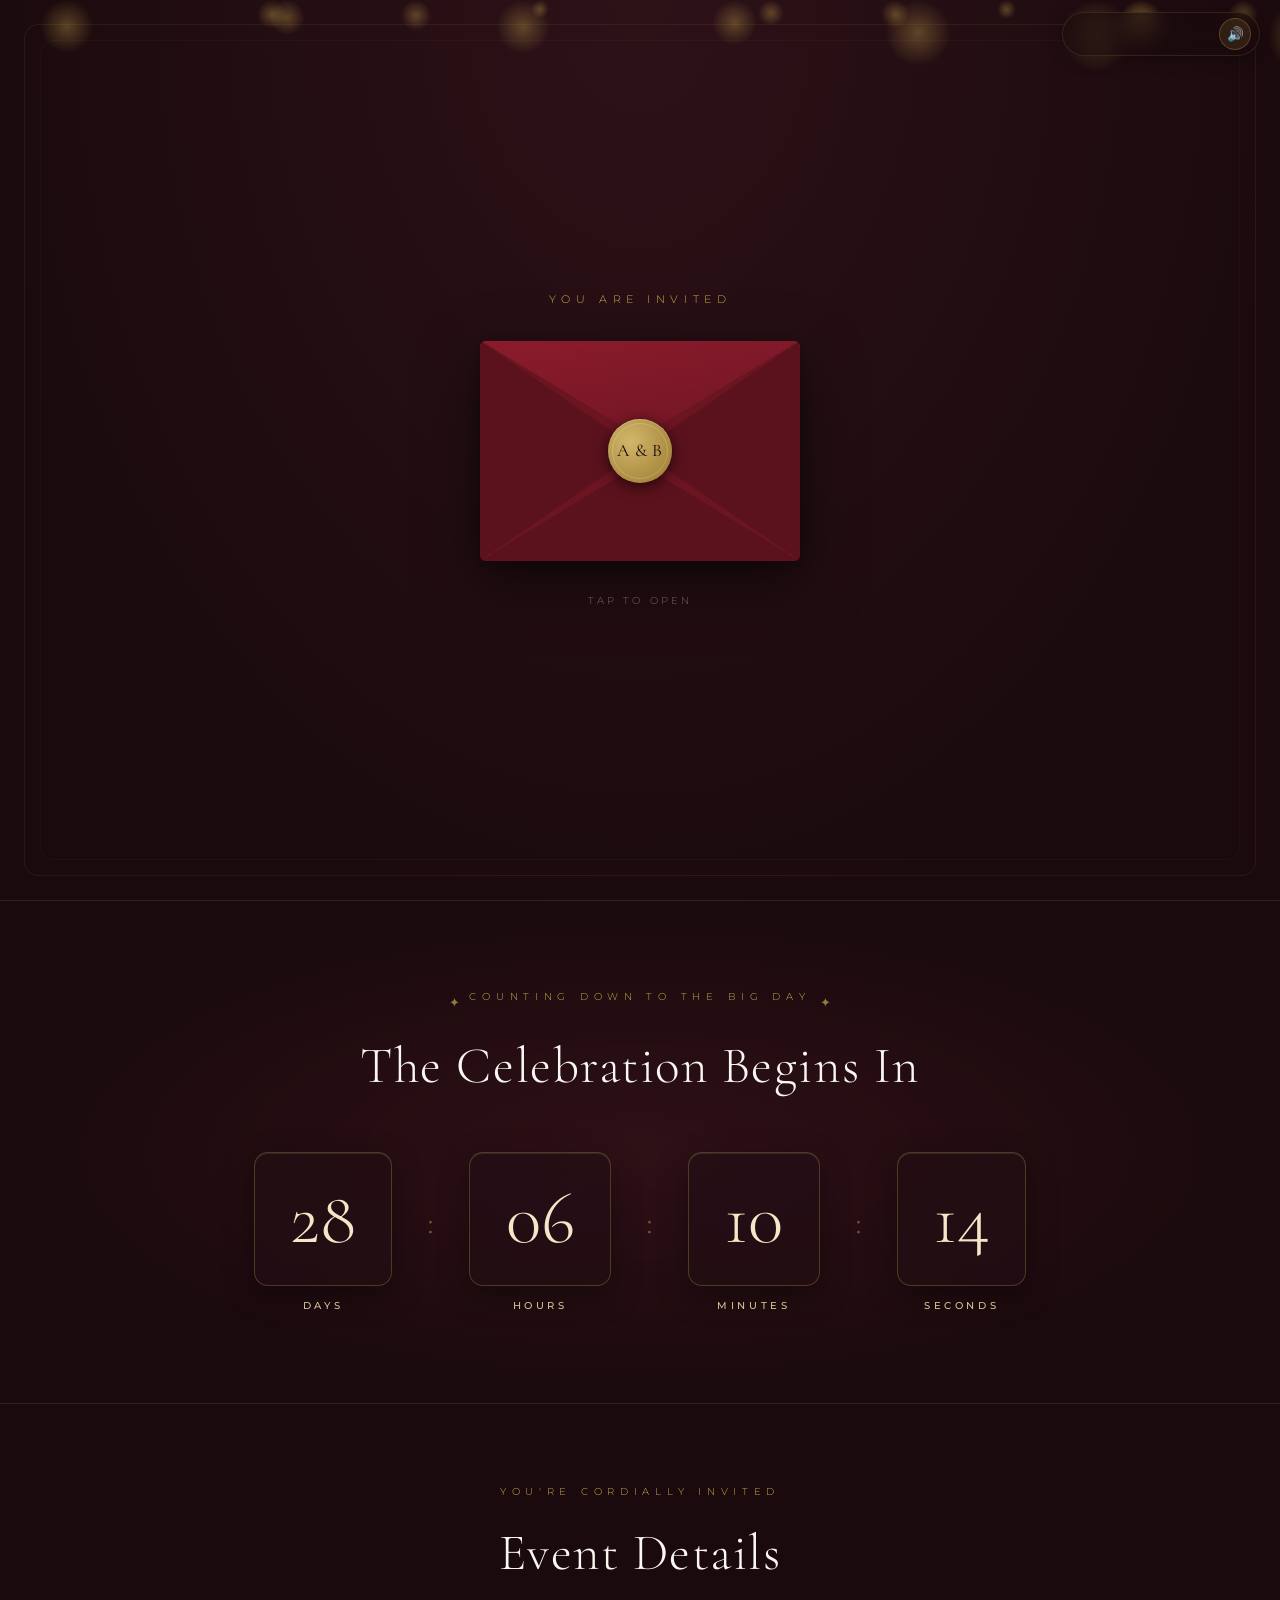
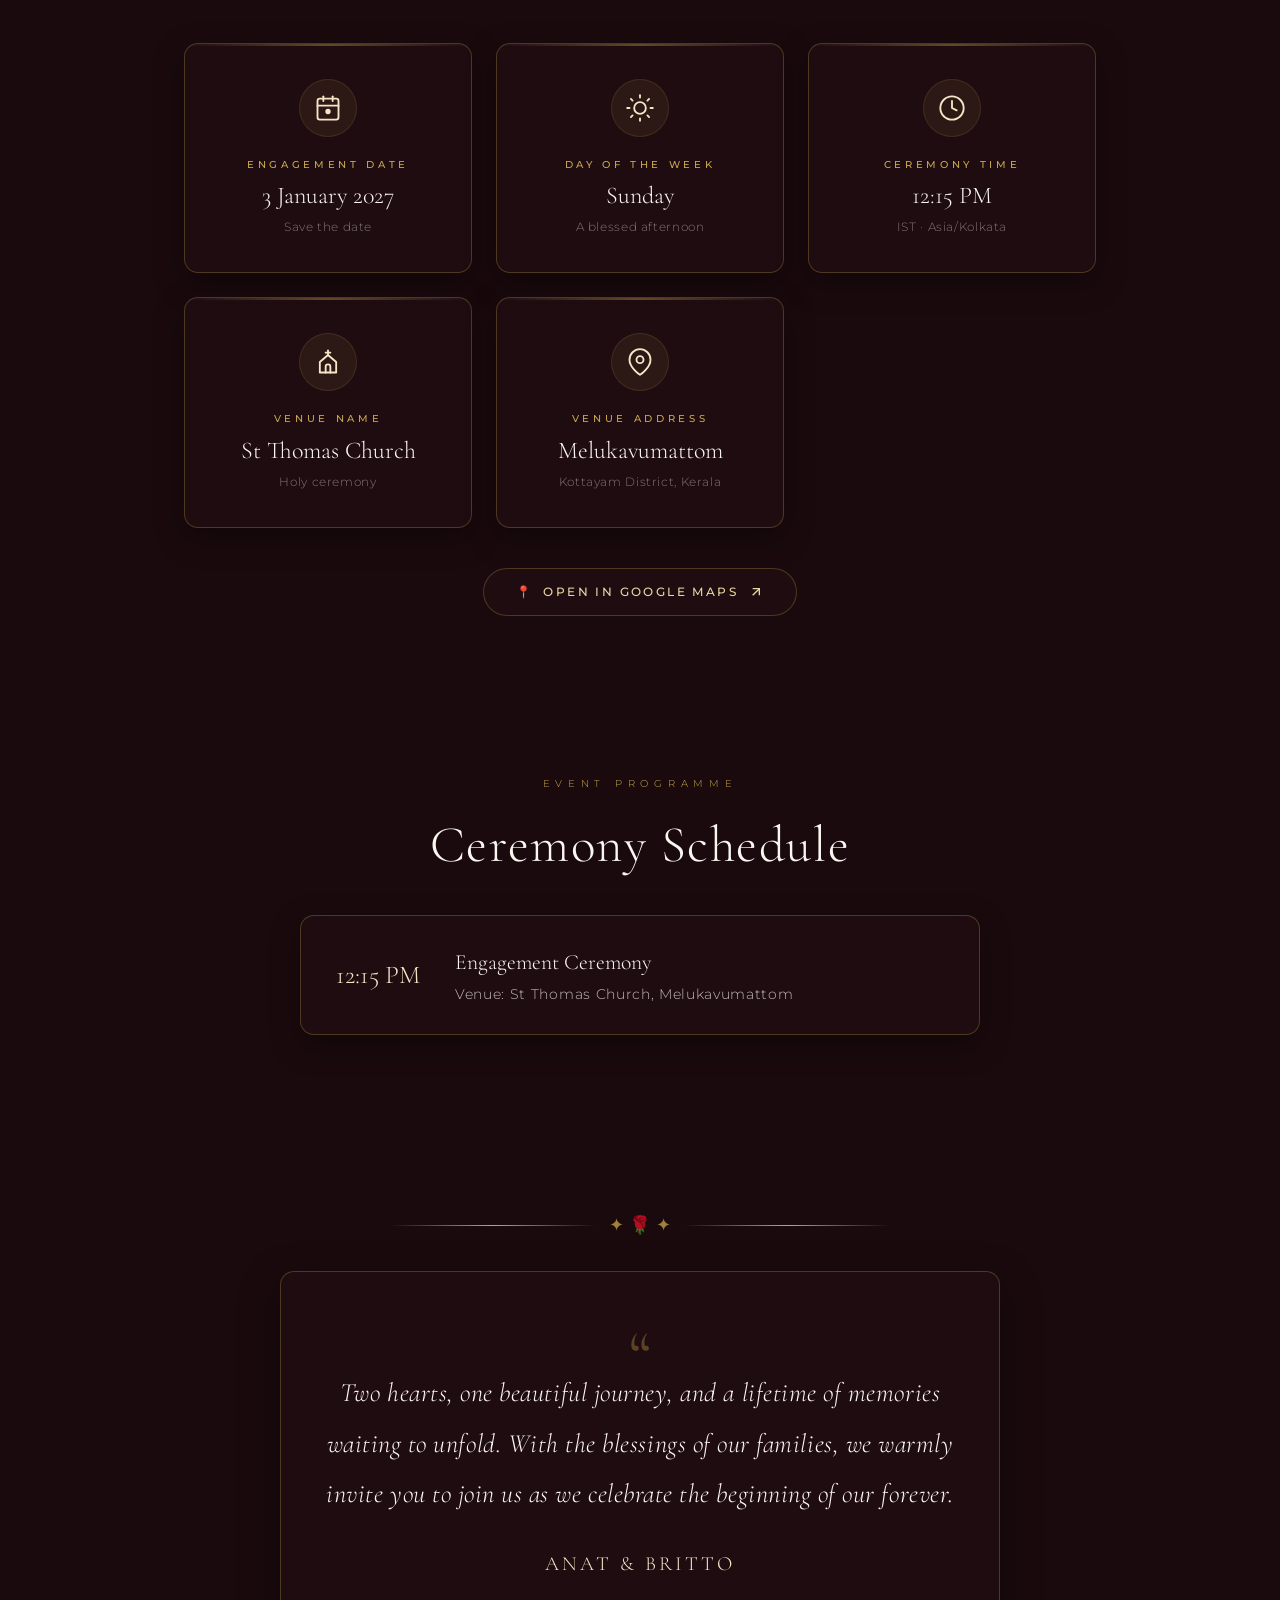
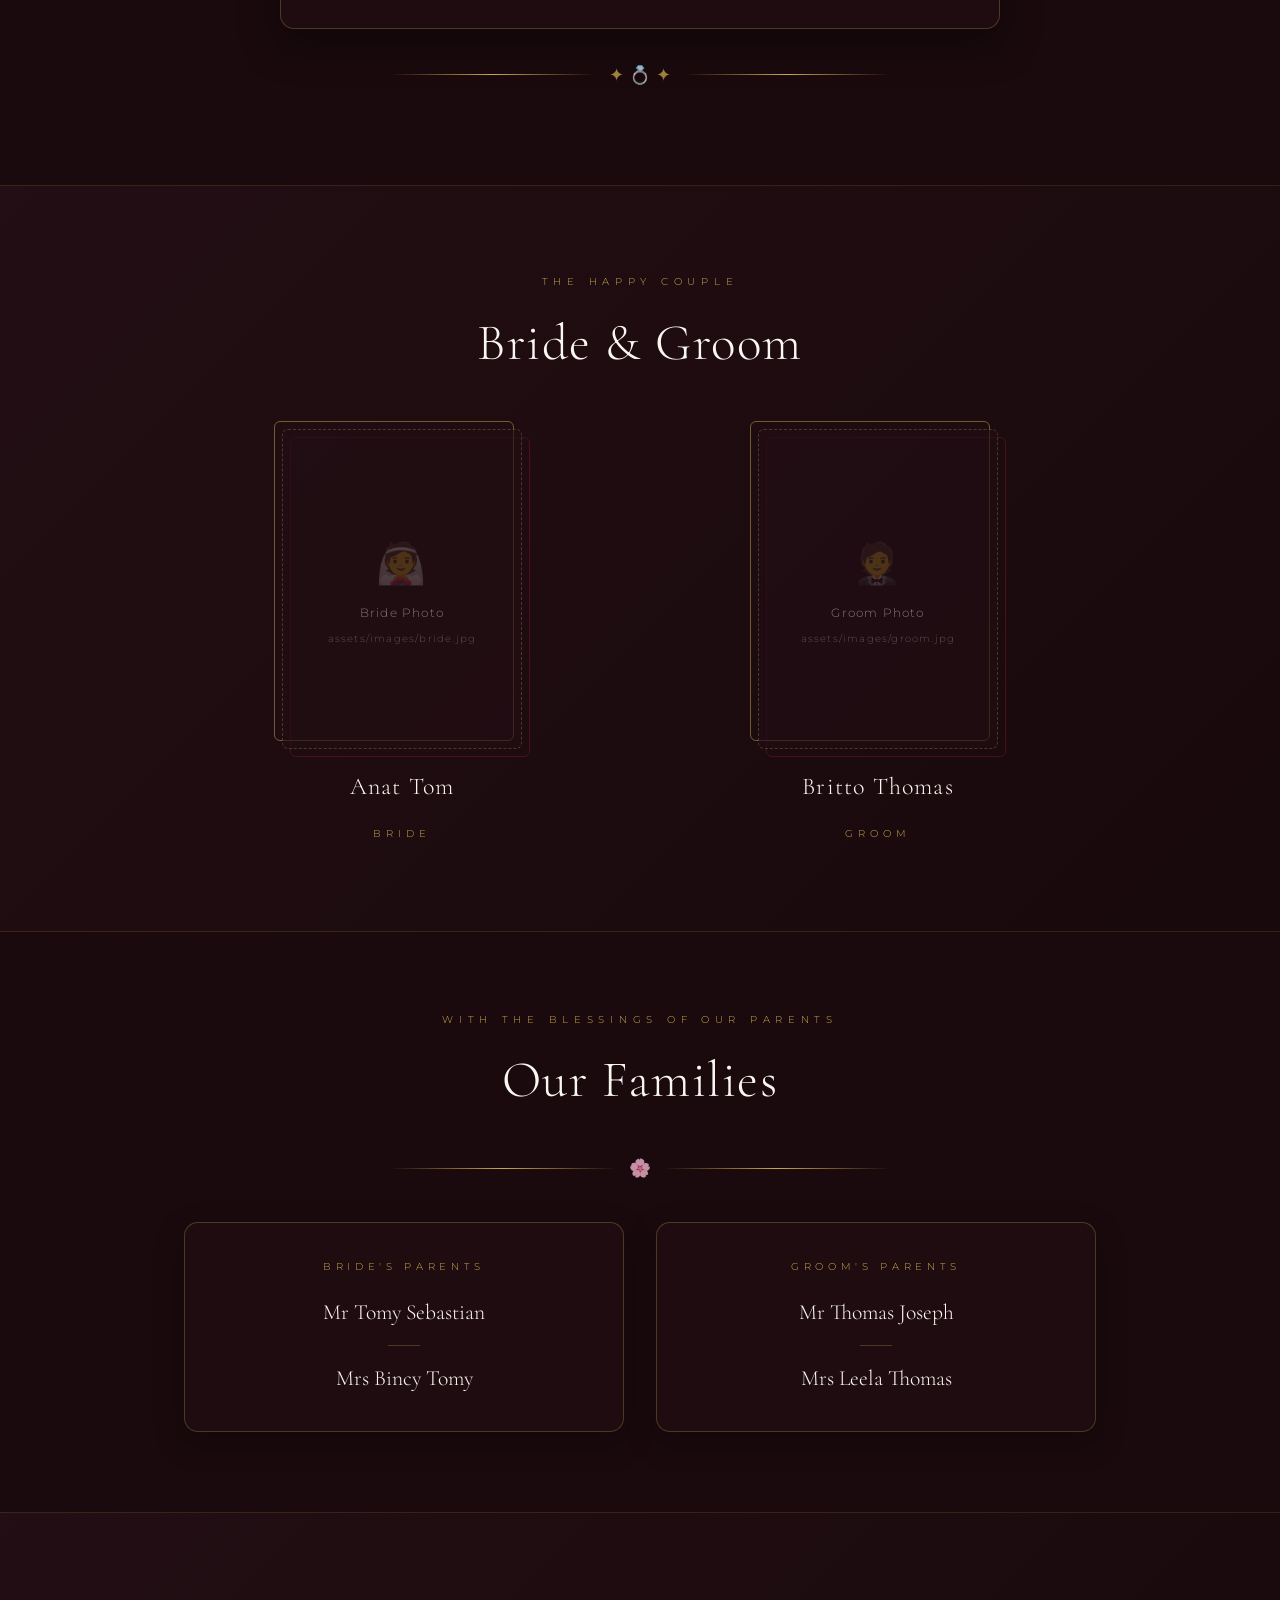
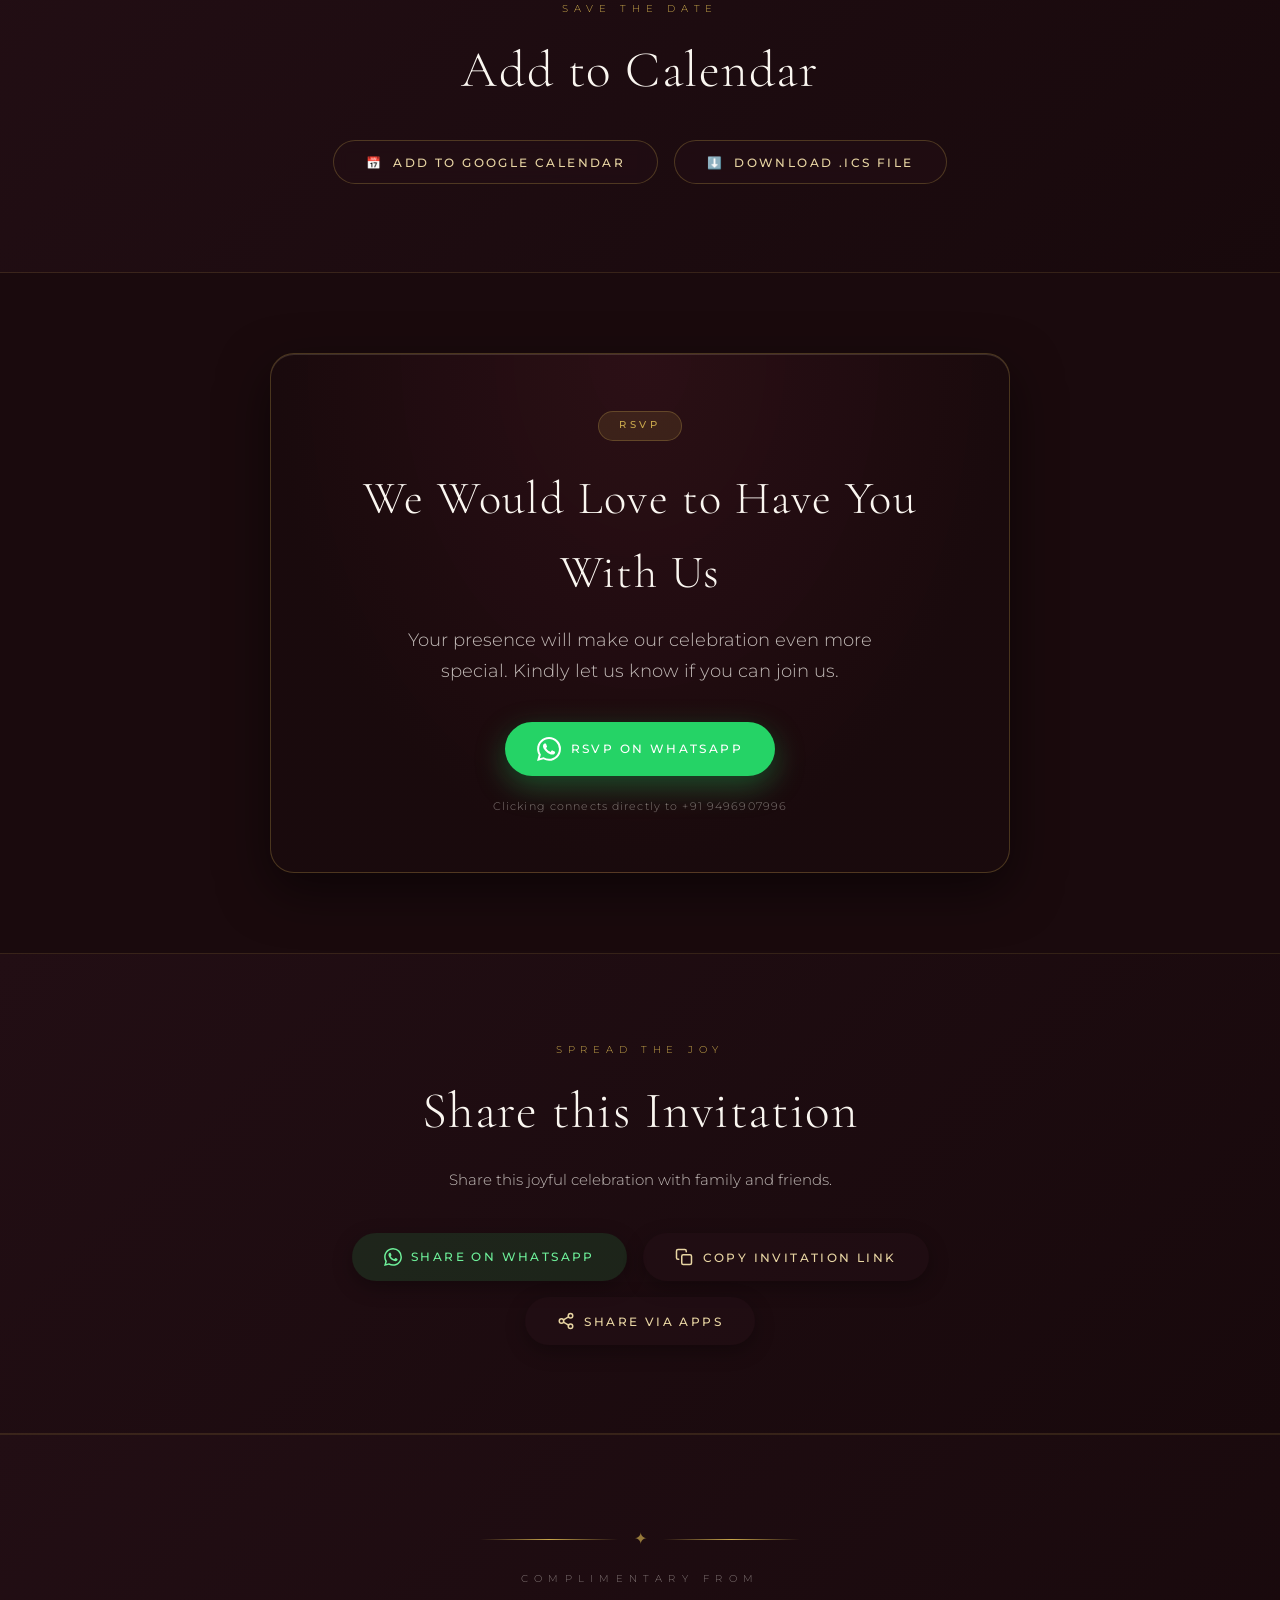
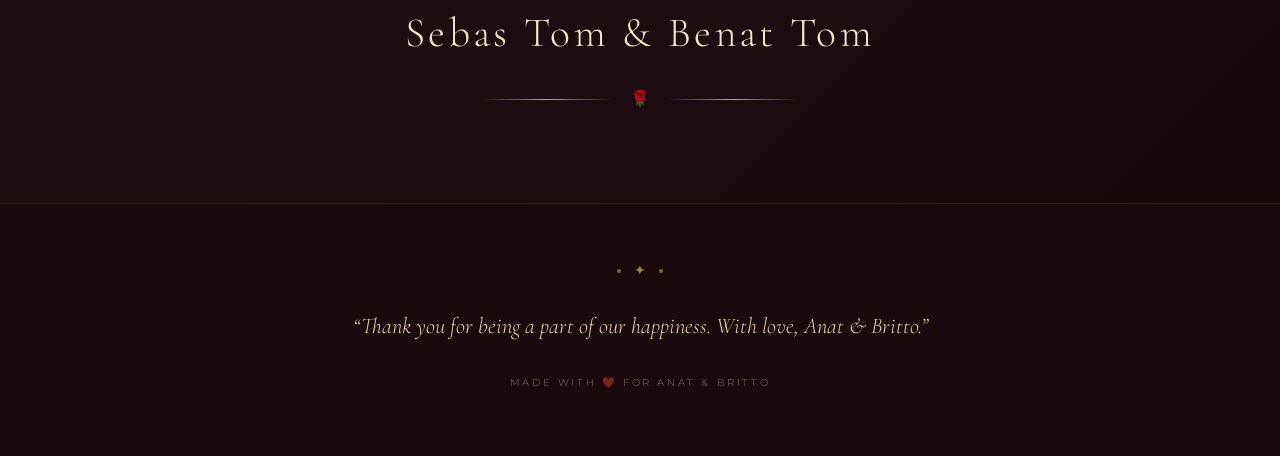
==== index.html @ e11cfaf7 "Add background music Love at First Sight (romantic-piano.mp3)" ====
<!DOCTYPE html>
<html lang="en">

<head>
  <meta charset="UTF-8" />
  <meta name="viewport" content="width=device-width, initial-scale=1.0" />

  <!-- SEO -->
  <title>Anat Tom &amp; Britto Thomas — Engagement Invitation</title>
  <meta name="description" content="Join us to celebrate the engagement of Anat Tom &amp; Britto Thomas on 3 January 2027 at St Thomas Church, Melukavumattom." />
  <meta name="robots" content="index, follow" />

  <!-- Open Graph / WhatsApp sharing -->
  <meta property="og:title"       content="Anat Tom &amp; Britto Thomas — Engagement Invitation" />
  <meta property="og:description" content="Join us to celebrate the engagement of Anat Tom &amp; Britto Thomas on 3 January 2027 at St Thomas Church, Melukavumattom." />
  <meta property="og:type"        content="website" />
  <meta property="og:image"       content="assets/images/og-image.jpg" />
  <meta property="og:url"         content="https://sebastomvettathu.github.io/engagement-invite/" />

  <!-- Twitter Card -->
  <meta name="twitter:card"        content="summary_large_image" />
  <meta name="twitter:title"       content="Anat Tom &amp; Britto Thomas — Engagement Invitation" />
  <meta name="twitter:description" content="Join us to celebrate the engagement of Anat Tom &amp; Britto Thomas on 3 January 2027 at St Thomas Church, Melukavumattom." />

  <!-- Fonts: Cormorant Garamond (serif) + Montserrat (sans) -->
  <link rel="preconnect" href="https://fonts.googleapis.com" />
  <link rel="preconnect" href="https://fonts.gstatic.com" crossorigin />
  <link href="https://fonts.googleapis.com/css2?family=Cormorant+Garamond:ital,wght@0,300;0,400;0,600;1,300;1,400&family=Montserrat:wght@300;400;500;600&display=swap" rel="stylesheet" />

  <!-- Styles (with cache-busting version) -->
  <link rel="stylesheet" href="assets/css/style.css?v=4" />
</head>

<body>

  <!-- Skip Navigation -->
  <a href="#main-invitation" class="skip-link">Skip to main content</a>

  <!-- ══════════════════════════════════
       TOP BAR — Mute button only
       ══════════════════════════════════ -->
  <div id="top-bar" role="banner" aria-label="Site controls">
    <div id="music-player-bar" aria-label="Music controls">
      <span id="now-playing-text" class="now-playing" aria-live="polite" aria-atomic="true">🎵 Love at First Sight</span>
      <button id="music-mute-btn"
              class="music-btn"
              aria-label="Mute music"
              title="Mute music">🔊</button>
    </div>
  </div>

  <!-- Hidden audio element -->
  <audio id="bg-audio" preload="none" aria-hidden="true" loop></audio>

  <!-- ══════════════════════════════════
       SECTION 1 — ENVELOPE
       ══════════════════════════════════ -->
  <section id="envelope-section" aria-label="Engagement invitation envelope">

    <div class="particles particles-host" aria-hidden="true"></div>
    <div class="env-bg-ornament" aria-hidden="true"></div>

    <div id="envelope-wrapper">

      <div class="env-pretext" aria-hidden="true">
        <p>You Are Invited</p>
      </div>

      <!-- The Envelope -->
      <div id="envelope"
           role="button"
           tabindex="0"
           aria-label="Tap to open your engagement invitation"
           aria-expanded="false">

        <div class="envelope-body" aria-hidden="true">
          <div class="envelope-flap-back"></div>
          <div class="envelope-left-flap"></div>
          <div class="envelope-right-flap"></div>
          <div class="envelope-bottom-flap"></div>
          <div class="envelope-flap"></div>

          <div id="invitation-card-preview" aria-hidden="true">
            <div class="card-inner-text">
              <span>Anat &amp; Britto</span>
            </div>
          </div>

          <div class="wax-seal" aria-hidden="true">
            <span class="wax-seal-initials" id="wax-seal-text">A &amp; B</span>
          </div>
        </div>
      </div>

      <p id="envelope-tap-hint" class="envelope-tap-hint" aria-hidden="true">Tap to open</p>

    </div>
  </section>

  <!-- ══════════════════════════════════
       SECTION 2 — MAIN INVITATION
       ══════════════════════════════════ -->
  <main id="main-invitation" class="hidden" aria-label="Engagement invitation">

    <div class="particles particles-host" aria-hidden="true"></div>

    <p class="hero-eyebrow">Engagement &middot; 3 January 2027</p>

    <h1 class="hero-names" aria-label="Anat Tom and Britto Thomas">
      <span class="bride-name" id="hero-bride-name">Anat Tom</span>
      <span class="hero-ampersand" aria-hidden="true">&amp;</span>
      <span class="groom-name" id="hero-groom-name">Britto Thomas</span>
    </h1>

    <div class="ornament reveal" aria-hidden="true">
      <div class="ornament-line"></div>
      <span class="ornament-center">✦</span>
      <div class="ornament-line"></div>
    </div>

    <p class="hero-subtitle reveal">
      Together with their families,<br>
      request the pleasure of your presence<br>
      at their engagement ceremony.
    </p>

    <div class="hero-date-badge reveal" aria-label="Engagement ceremony on 3 January 2027">
      <span aria-hidden="true">💍</span>
      <span>Engagement &middot; 3 January 2027</span>
    </div>

    <!-- 1. Animated Scroll Indicator -->
    <a href="#countdown-section" id="hero-scroll-btn" class="hero-scroll-indicator reveal" aria-label="Scroll to event details">
      <span class="scroll-mouse" aria-hidden="true">
        <span class="scroll-wheel"></span>
      </span>
      <span class="scroll-label">Scroll to Explore</span>
      <span class="scroll-chevron" aria-hidden="true">
        <svg viewBox="0 0 24 24" width="16" height="16" fill="none" stroke="currentColor" stroke-width="2" stroke-linecap="round" stroke-linejoin="round">
          <polyline points="6 9 12 15 18 9"></polyline>
        </svg>
      </span>
    </a>

  </main>

  <!-- ══════════════════════════════════
       SECTION 3 — PROMINENT COUNTDOWN TIMER
       ══════════════════════════════════ -->
  <section id="countdown-section" class="section-full countdown-prominent-section" aria-labelledby="countdown-heading">
    <div class="section-inner">
      <div class="countdown-eyebrow reveal">
        <span class="sparkle" aria-hidden="true">✦</span>
        <span class="section-label">Counting down to the big day</span>
        <span class="sparkle" aria-hidden="true">✦</span>
      </div>
      <h2 class="section-title reveal" id="countdown-heading">The Celebration Begins In</h2>

      <div id="countdown-live" class="sr-only" aria-live="polite" aria-atomic="true"></div>

      <div class="countdown-display-grid" id="countdown-grid" aria-hidden="true">
        
        <div class="countdown-box reveal">
          <div class="countdown-box-inner">
            <span class="count-num" id="cd-days">--</span>
          </div>
          <span class="count-label">Days</span>
        </div>

        <span class="countdown-divider" aria-hidden="true">:</span>

        <div class="countdown-box reveal">
          <div class="countdown-box-inner">
            <span class="count-num" id="cd-hours">--</span>
          </div>
          <span class="count-label">Hours</span>
        </div>

        <span class="countdown-divider" aria-hidden="true">:</span>

        <div class="countdown-box reveal">
          <div class="countdown-box-inner">
            <span class="count-num" id="cd-mins">--</span>
          </div>
          <span class="count-label">Minutes</span>
        </div>

        <span class="countdown-divider" aria-hidden="true">:</span>

        <div class="countdown-box reveal">
          <div class="countdown-box-inner">
            <span class="count-num" id="cd-secs">--</span>
          </div>
          <span class="count-label">Seconds</span>
        </div>

      </div>

      <p class="countdown-complete reveal" id="countdown-complete" aria-live="polite"></p>
    </div>
  </section>

  <!-- ══════════════════════════════════
       SECTION 4 — ELEGANT EVENT INFORMATION CARDS
       ══════════════════════════════════ -->
  <section id="event-details-section" class="section" aria-labelledby="details-heading">
    <p class="section-label reveal">You're Cordially Invited</p>
    <h2 class="section-title reveal" id="details-heading">Event Details</h2>

    <!-- Grid of 5 Separate Luxury Information Cards -->
    <div class="event-cards-grid">

      <!-- Card 1: Date -->
      <div class="info-card reveal">
        <div class="info-card-icon" aria-hidden="true">
          <svg viewBox="0 0 24 24" width="28" height="28" fill="none" stroke="currentColor" stroke-width="1.6" stroke-linecap="round" stroke-linejoin="round">
            <rect x="3" y="4" width="18" height="18" rx="2" ry="2"></rect>
            <line x1="16" y1="2" x2="16" y2="6"></line>
            <line x1="8" y1="2" x2="8" y2="6"></line>
            <line x1="3" y1="10" x2="21" y2="10"></line>
            <circle cx="12" cy="15" r="1.5" fill="currentColor"></circle>
          </svg>
        </div>
        <p class="info-card-label">Engagement Date</p>
        <p class="info-card-value" id="card-date-val">3 January 2027</p>
        <p class="info-card-sub">Save the date</p>
      </div>

      <!-- Card 2: Day of Week -->
      <div class="info-card reveal">
        <div class="info-card-icon" aria-hidden="true">
          <svg viewBox="0 0 24 24" width="28" height="28" fill="none" stroke="currentColor" stroke-width="1.6" stroke-linecap="round" stroke-linejoin="round">
            <circle cx="12" cy="12" r="5"></circle>
            <line x1="12" y1="1" x2="12" y2="3"></line>
            <line x1="12" y1="21" x2="12" y2="23"></line>
            <line x1="4.22" y1="4.22" x2="5.64" y2="5.64"></line>
            <line x1="18.36" y1="18.36" x2="19.78" y2="19.78"></line>
            <line x1="1" y1="12" x2="3" y2="12"></line>
            <line x1="21" y1="12" x2="23" y2="12"></line>
            <line x1="4.22" y1="19.78" x2="5.64" y2="18.36"></line>
            <line x1="18.36" y1="5.64" x2="19.78" y2="4.22"></line>
          </svg>
        </div>
        <p class="info-card-label">Day of the Week</p>
        <p class="info-card-value">Sunday</p>
        <p class="info-card-sub">A blessed afternoon</p>
      </div>

      <!-- Card 3: Ceremony Time -->
      <div class="info-card reveal">
        <div class="info-card-icon" aria-hidden="true">
          <svg viewBox="0 0 24 24" width="28" height="28" fill="none" stroke="currentColor" stroke-width="1.6" stroke-linecap="round" stroke-linejoin="round">
            <circle cx="12" cy="12" r="10"></circle>
            <polyline points="12 6 12 12 16 14"></polyline>
          </svg>
        </div>
        <p class="info-card-label">Ceremony Time</p>
        <p class="info-card-value" id="card-time-val">12:15 PM</p>
        <p class="info-card-sub">IST &middot; Asia/Kolkata</p>
      </div>

      <!-- Card 4: Venue Name -->
      <div class="info-card reveal">
        <div class="info-card-icon" aria-hidden="true">
          <!-- Church / Sanctuary Icon -->
          <svg viewBox="0 0 24 24" width="28" height="28" fill="none" stroke="currentColor" stroke-width="1.6" stroke-linecap="round" stroke-linejoin="round">
            <path d="M12 2v4M10 4h4"></path>
            <path d="M12 6l7 6v9H5v-9l7-6z"></path>
            <path d="M10 21v-5a2 2 0 0 1 4 0v5"></path>
          </svg>
        </div>
        <p class="info-card-label">Venue Name</p>
        <p class="info-card-value">St Thomas Church</p>
        <p class="info-card-sub">Holy ceremony</p>
      </div>

      <!-- Card 5: Venue Address -->
      <div class="info-card reveal">
        <div class="info-card-icon" aria-hidden="true">
          <!-- Location Map Pin Icon -->
          <svg viewBox="0 0 24 24" width="28" height="28" fill="none" stroke="currentColor" stroke-width="1.6" stroke-linecap="round" stroke-linejoin="round">
            <path d="M21 10c0 7-9 13-9 13s-9-6-9-13a9 9 0 0 1 18 0z"></path>
            <circle cx="12" cy="10" r="3"></circle>
          </svg>
        </div>
        <p class="info-card-label">Venue Address</p>
        <p class="info-card-value">Melukavumattom</p>
        <p class="info-card-sub">Kottayam District, Kerala</p>
      </div>

    </div>

    <!-- Google Maps Action Banner -->
    <div class="map-action-wrapper reveal">
      <a href="https://maps.google.com/?q=St+Thomas+Church+Melukavumattom"
         class="btn btn-outline maps-btn"
         target="_blank"
         rel="noopener noreferrer"
         aria-label="Open St Thomas Church, Melukavumattom in Google Maps">
        <span class="btn-icon" aria-hidden="true">📍</span>
        <span>Open in Google Maps</span>
        <svg viewBox="0 0 24 24" width="16" height="16" fill="none" stroke="currentColor" stroke-width="2" class="btn-arrow" aria-hidden="true">
          <line x1="7" y1="17" x2="17" y2="7"></line>
          <polyline points="7 7 17 7 17 17"></polyline>
        </svg>
      </a>
    </div>

  </section>

  <!-- ══════════════════════════════════
       SECTION 5 — EVENT SCHEDULE
       ══════════════════════════════════ -->
  <section class="section" aria-labelledby="schedule-heading">
    <p class="section-label reveal">Event Programme</p>
    <h2 class="section-title reveal" id="schedule-heading">Ceremony Schedule</h2>

    <div class="schedule-item reveal">
      <div class="schedule-time" aria-label="12:15 PM">12:15 PM</div>
      <div class="schedule-info">
        <h3>Engagement Ceremony</h3>
        <p>Venue: St Thomas Church, Melukavumattom</p>
      </div>
    </div>
  </section>

  <!-- ══════════════════════════════════
       SECTION 6 — 4. PERSONALISED COUPLE MESSAGE
       ══════════════════════════════════ -->
  <section class="section personal-message-section" aria-label="Personal engagement message from the couple">
    
    <div class="ornament reveal" aria-hidden="true">
      <div class="ornament-line"></div>
      <span class="ornament-center">✦ 🌹 ✦</span>
      <div class="ornament-line"></div>
    </div>

    <div class="personal-message-card reveal">
      <span class="message-quote-mark" aria-hidden="true">&ldquo;</span>
      <blockquote class="personal-message-text">
        Two hearts, one beautiful journey, and a lifetime of memories waiting to unfold. With the blessings of our families, we warmly invite you to join us as we celebrate the beginning of our forever.
      </blockquote>
      <div class="message-signature">
        <span>Anat &amp; Britto</span>
      </div>
    </div>

    <div class="ornament reveal" aria-hidden="true">
      <div class="ornament-line"></div>
      <span class="ornament-center">✦ 💍 ✦</span>
      <div class="ornament-line"></div>
    </div>

  </section>

  <!-- ══════════════════════════════════
       SECTION 7 — COUPLE PORTRAITS
       ══════════════════════════════════ -->
  <section class="section-full" aria-labelledby="couple-heading">
    <div class="section-inner">
      <p class="section-label reveal">The Happy Couple</p>
      <h2 class="section-title reveal" id="couple-heading">Bride &amp; Groom</h2>

      <div class="couple-grid">

        <!-- Bride -->
        <div class="portrait-frame reveal-left">
          <div class="portrait-img-wrapper">
            <img id="bride-portrait"
                 class="portrait-img"
                 src="assets/images/bride.jpg"
                 alt="Anat Tom — Bride"
                 loading="lazy"
                 decoding="async" />
            <div id="bride-placeholder"
                 class="portrait-placeholder"
                 style="display:none;"
                 aria-label="Bride photo placeholder">
              <span class="ph-icon" aria-hidden="true">👰</span>
              <span>Bride Photo</span>
              <small style="font-size:0.65rem;opacity:0.6;">assets/images/bride.jpg</small>
            </div>
          </div>
          <p class="portrait-name">Anat Tom</p>
          <p class="portrait-role">Bride</p>
        </div>

        <!-- Groom -->
        <div class="portrait-frame reveal-right">
          <div class="portrait-img-wrapper">
            <img id="groom-portrait"
                 class="portrait-img"
                 src="assets/images/groom.jpg"
                 alt="Britto Thomas — Groom"
                 loading="lazy"
                 decoding="async" />
            <div id="groom-placeholder"
                 class="portrait-placeholder"
                 style="display:none;"
                 aria-label="Groom photo placeholder">
              <span class="ph-icon" aria-hidden="true">🤵</span>
              <span>Groom Photo</span>
              <small style="font-size:0.65rem;opacity:0.6;">assets/images/groom.jpg</small>
            </div>
          </div>
          <p class="portrait-name">Britto Thomas</p>
          <p class="portrait-role">Groom</p>
        </div>

      </div>
    </div>
  </section>

  <!-- ══════════════════════════════════
       SECTION 8 — FAMILY
       ══════════════════════════════════ -->
  <section class="section" aria-labelledby="family-heading">
    <p class="section-label reveal">With the Blessings of Our Parents</p>
    <h2 class="section-title reveal" id="family-heading">Our Families</h2>

    <div class="ornament reveal" aria-hidden="true">
      <div class="ornament-line"></div>
      <span class="ornament-center">🌸</span>
      <div class="ornament-line"></div>
    </div>

    <div class="family-grid">

      <div class="family-side reveal-left">
        <p class="family-role">Bride's Parents</p>
        <div class="family-name-pair" id="bride-family-names">
          <div class="family-name">Mr Tomy Sebastian</div>
          <div class="family-name-sep"></div>
          <div class="family-name">Mrs Bincy Tomy</div>
        </div>
      </div>

      <div class="family-side reveal-right">
        <p class="family-role">Groom's Parents</p>
        <div class="family-name-pair" id="groom-family-names">
          <div class="family-name">Mr Thomas Joseph</div>
          <div class="family-name-sep"></div>
          <div class="family-name">Mrs Leela Thomas</div>
        </div>
      </div>

    </div>
  </section>

  <!-- ══════════════════════════════════
       SECTION 9 — ADD TO CALENDAR
       ══════════════════════════════════ -->
  <section class="section-full" aria-labelledby="calendar-heading">
    <div class="section-inner">
      <p class="section-label reveal">Save the Date</p>
      <h2 class="section-title reveal" id="calendar-heading">Add to Calendar</h2>

      <div class="calendar-btns reveal">
        <button id="gcal-btn"
                class="btn btn-outline"
                aria-label="Add engagement ceremony to Google Calendar">
          <span aria-hidden="true">📅</span>
          <span>Add to Google Calendar</span>
        </button>

        <button id="ics-btn"
                class="btn btn-outline"
                aria-label="Download .ics calendar file for the engagement ceremony">
          <span aria-hidden="true">⬇️</span>
          <span>Download .ics File</span>
        </button>
      </div>
    </div>
  </section>

  <!-- ══════════════════════════════════
       SECTION 10 — 5. ATTRACTIVE WHATSAPP RSVP SECTION
       ══════════════════════════════════ -->
  <section class="section rsvp-enhanced-section" aria-labelledby="rsvp-heading">
    
    <div class="rsvp-card reveal">
      
      <div class="rsvp-card-badge" aria-hidden="true">
        <span>RSVP</span>
      </div>

      <h2 class="section-title rsvp-title" id="rsvp-heading">
        We Would Love to Have You With Us
      </h2>

      <p class="rsvp-description">
        Your presence will make our celebration even more special. Kindly let us know if you can join us.
      </p>

      <div class="rsvp-button-wrapper">
        <a id="rsvp-wa-btn"
           href="https://wa.me/919496907996?text=Hi%2C+I+would+love+to+attend+Anat+%26+Britto%27s+engagement+on+3rd+January+2027.+Counting+me+in+%F0%9F%8E%89"
           class="btn btn-rsvp-whatsapp"
           target="_blank"
           rel="noopener noreferrer"
           aria-label="RSVP via WhatsApp to confirm attendance">
          <svg class="wa-icon-large" viewBox="0 0 24 24" xmlns="http://www.w3.org/2000/svg" aria-hidden="true" focusable="false">
            <path d="M17.472 14.382c-.297-.149-1.758-.867-2.03-.967-.273-.099-.471-.148-.67.15-.197.297-.767.966-.94 1.164-.173.199-.347.223-.644.075-.297-.15-1.255-.463-2.39-1.475-.883-.788-1.48-1.761-1.653-2.059-.173-.297-.018-.458.13-.606.134-.133.298-.347.446-.52.149-.174.198-.298.298-.497.099-.198.05-.371-.025-.52-.075-.149-.669-1.612-.916-2.207-.242-.579-.487-.5-.669-.51-.173-.008-.371-.01-.57-.01-.198 0-.52.074-.792.372-.272.297-1.04 1.016-1.04 2.479 0 1.462 1.065 2.875 1.213 3.074.149.198 2.096 3.2 5.077 4.487.709.306 1.262.489 1.694.625.712.227 1.36.195 1.871.118.571-.085 1.758-.719 2.006-1.413.248-.694.248-1.289.173-1.413-.074-.124-.272-.198-.57-.347m-5.421 7.403h-.004a9.87 9.87 0 01-5.031-1.378l-.361-.214-3.741.982.998-3.648-.235-.374a9.86 9.86 0 01-1.51-5.26c.001-5.45 4.436-9.884 9.888-9.884 2.64 0 5.122 1.03 6.988 2.898a9.825 9.825 0 012.893 6.994c-.003 5.45-4.437 9.884-9.885 9.884m8.413-18.297A11.815 11.815 0 0012.05 0C5.495 0 .16 5.335.157 11.892c0 2.096.547 4.142 1.588 5.945L.057 24l6.305-1.654a11.882 11.882 0 005.683 1.448h.005c6.554 0 11.89-5.335 11.893-11.893a11.821 11.821 0 00-3.48-8.413z"/>
          </svg>
          <span class="btn-rsvp-text">RSVP on WhatsApp</span>
        </a>
      </div>

      <p class="rsvp-note">Clicking connects directly to +91 9496907996</p>

    </div>

  </section>

  <!-- ══════════════════════════════════
       SECTION 11 — 6. IMPROVED SHARING SECTION (3 OPTIONS)
       ══════════════════════════════════ -->
  <section class="section-full share-enhanced-section" aria-labelledby="share-heading">
    <div class="section-inner">
      <p class="section-label reveal">Spread the joy</p>
      <h2 class="section-title reveal" id="share-heading">Share this Invitation</h2>
      <p class="rsvp-body-text reveal">Share this joyful celebration with family and friends.</p>

      <div class="sharing-options-grid reveal">
        
        <!-- Option 1: WhatsApp Sharing -->
        <a id="wa-share-btn"
           href="#"
           class="btn btn-share-option btn-share-whatsapp"
           target="_blank"
           rel="noopener noreferrer"
           aria-label="Share this invitation directly through WhatsApp">
          <svg class="share-icon" viewBox="0 0 24 24" aria-hidden="true" focusable="false">
            <path fill="currentColor" d="M17.472 14.382c-.297-.149-1.758-.867-2.03-.967-.273-.099-.471-.148-.67.15-.197.297-.767.966-.94 1.164-.173.199-.347.223-.644.075-.297-.15-1.255-.463-2.39-1.475-.883-.788-1.48-1.761-1.653-2.059-.173-.297-.018-.458.13-.606.134-.133.298-.347.446-.52.149-.174.198-.298.298-.497.099-.198.05-.371-.025-.52-.075-.149-.669-1.612-.916-2.207-.242-.579-.487-.5-.669-.51-.173-.008-.371-.01-.57-.01-.198 0-.52.074-.792.372-.272.297-1.04 1.016-1.04 2.479 0 1.462 1.065 2.875 1.213 3.074.149.198 2.096 3.2 5.077 4.487.709.306 1.262.489 1.694.625.712.227 1.36.195 1.871.118.571-.085 1.758-.719 2.006-1.413.248-.694.248-1.289.173-1.413-.074-.124-.272-.198-.57-.347m-5.421 7.403h-.004a9.87 9.87 0 01-5.031-1.378l-.361-.214-3.741.982.998-3.648-.235-.374a9.86 9.86 0 01-1.51-5.26c.001-5.45 4.436-9.884 9.888-9.884 2.64 0 5.122 1.03 6.988 2.898a9.825 9.825 0 012.893 6.994c-.003 5.45-4.437 9.884-9.885 9.884m8.413-18.297A11.815 11.815 0 0012.05 0C5.495 0 .16 5.335.157 11.892c0 2.096.547 4.142 1.588 5.945L.057 24l6.305-1.654a11.882 11.882 0 005.683 1.448h.005c6.554 0 11.89-5.335 11.893-11.893a11.821 11.821 0 00-3.48-8.413z"/>
          </svg>
          <span>Share on WhatsApp</span>
        </a>

        <!-- Option 2: Copy Invitation Link -->
        <button id="copy-btn"
                class="btn btn-share-option btn-share-copy"
                aria-label="Copy invitation link to clipboard">
          <svg class="share-icon" viewBox="0 0 24 24" fill="none" stroke="currentColor" stroke-width="2" stroke-linecap="round" stroke-linejoin="round" aria-hidden="true" focusable="false">
            <rect x="9" y="9" width="13" height="13" rx="2" ry="2"></rect>
            <path d="M5 15H4a2 2 0 0 1-2-2V4a2 2 0 0 1 2-2h9a2 2 0 0 1 2 2v1"></path>
          </svg>
          <span id="copy-btn-text">Copy Invitation Link</span>
        </button>

        <!-- Option 3: Native Share -->
        <button id="native-share-btn"
                class="btn btn-share-option btn-share-native"
                aria-label="Share invitation using device apps">
          <svg class="share-icon" viewBox="0 0 24 24" fill="none" stroke="currentColor" stroke-width="2" stroke-linecap="round" stroke-linejoin="round" aria-hidden="true" focusable="false">
            <circle cx="18" cy="5" r="3"></circle>
            <circle cx="6" cy="12" r="3"></circle>
            <circle cx="18" cy="19" r="3"></circle>
            <line x1="8.59" y1="13.51" x2="15.42" y2="17.49"></line>
            <line x1="15.41" y1="6.51" x2="8.59" y2="10.49"></line>
          </svg>
          <span>Share via Apps</span>
        </button>

      </div>

      <!-- Toast Notification for Copy / Share feedback -->
      <div id="share-toast" class="share-toast" role="status" aria-live="polite"></div>

    </div>
  </section>

  <!-- ══════════════════════════════════
       SECTION 12 — COMPLIMENTARY
       ══════════════════════════════════ -->
  <section id="complimentary-section" aria-labelledby="comp-heading">

    <div class="complimentary-flourish" aria-hidden="true">
      <div class="complimentary-flourish-line"></div>
      <span class="complimentary-flourish-icon">✦</span>
      <div class="complimentary-flourish-line"></div>
    </div>

    <p class="complimentary-label reveal">Complimentary From</p>

    <h2 class="complimentary-names reveal" id="comp-heading">
      <span id="complimentary-names">Sebas Tom &amp; Benat Tom</span>
    </h2>

    <div class="complimentary-flourish reveal" aria-hidden="true">
      <div class="complimentary-flourish-line"></div>
      <span class="complimentary-flourish-icon">🌹</span>
      <div class="complimentary-flourish-line"></div>
    </div>

  </section>

  <!-- ══════════════════════════════════
       7. MINIMAL FOOTER
       ══════════════════════════════════ -->
  <footer class="minimal-footer">
    <div class="footer-separator" aria-hidden="true">
      <span class="footer-dot"></span>
      <span class="footer-symbol">✦</span>
      <span class="footer-dot"></span>
    </div>
    
    <p class="footer-message">
      &ldquo;Thank you for being a part of our happiness. With love, Anat &amp; Britto.&rdquo;
    </p>

    <p class="footer-subtext">
      Made with ❤️ for Anat &amp; Britto
    </p>
  </footer>

  <!-- Scripts (with cache-busting version) -->
  <script src="assets/js/config.js?v=3"></script>
  <script src="assets/js/main.js?v=3"></script>

</body>
</html>
---- assets/css/style.css ----
/* ============================================================
   ENGAGEMENT INVITATION — STYLESHEET
   Rouge & Ivory Luxury Wedding Aesthetic
   ============================================================ */

/* ══════════════════════════════════════════
   CSS CUSTOM PROPERTIES — Luxury Palette
   ══════════════════════════════════════════ */
:root {
  --bg-primary:       #1a0a0d;
  --bg-secondary:     #2d1218;
  --bg-card:          rgba(139, 27, 45, 0.12);
  --bg-card-glass:    rgba(35, 14, 20, 0.65);
  --bg-card-hover:    rgba(50, 18, 26, 0.85);
  --bg-section:       #220e14;
  --accent-primary:   #8B1B2D;
  --accent-secondary: #B22234;
  --gold:             #C9A84C;
  --gold-light:       #F5E6C8;
  --gold-champagne:   #E8D5A3;
  --gold-dark:        #9A7A2E;
  --gold-glow:        rgba(201, 168, 76, 0.25);
  --text-primary:     #FAF6F0;
  --text-secondary:   rgba(250, 246, 240, 0.75);
  --text-muted:       rgba(250, 246, 240, 0.45);
  --border-color:     rgba(201, 168, 76, 0.28);
  --border-subtle:    rgba(201, 168, 76, 0.15);
  --border-highlight: rgba(201, 168, 76, 0.6);
  --envelope-bg:      #6B1521;
  --seal-bg:          #C9A84C;
  --hero-gradient:    radial-gradient(ellipse at top, #2d1218 0%, #1a0a0d 75%);
  --section-gradient: linear-gradient(135deg, #220e14, #18090c);

  --radius-sm:   6px;
  --radius-md:   14px;
  --radius-lg:   24px;
  --radius-pill: 100px;
  --shadow-gold: 0 8px 32px rgba(201, 168, 76, 0.2);
  --shadow-card: 0 12px 36px rgba(0, 0, 0, 0.45);
  --transition-fast: 0.2s cubic-bezier(0.4, 0, 0.2, 1);
  --transition-med:  0.35s cubic-bezier(0.4, 0, 0.2, 1);
  --transition-slow: 0.7s cubic-bezier(0.4, 0, 0.2, 1);
  --font-serif: 'Cormorant Garamond', Georgia, serif;
  --font-sans:  'Montserrat', sans-serif;
}

/* ══════════════════════════════════════════
   RESET & BASE
   ══════════════════════════════════════════ */
*, *::before, *::after { box-sizing: border-box; margin: 0; padding: 0; }

html { scroll-behavior: smooth; font-size: 16px; }

body {
  background: var(--bg-primary);
  color: var(--text-primary);
  font-family: var(--font-sans);
  font-weight: 300;
  overflow-x: hidden;
  line-height: 1.6;
  -webkit-font-smoothing: antialiased;
}

img    { max-width: 100%; display: block; }
button { cursor: pointer; font-family: inherit; }
a      { text-decoration: none; color: inherit; }

/* ══════════════════════════════════════════
   SKIP LINK (Accessibility)
   ══════════════════════════════════════════ */
.skip-link {
  position: absolute;
  top: -100%;
  left: 1rem;
  background: var(--gold);
  color: var(--bg-primary);
  padding: 0.5rem 1rem;
  border-radius: var(--radius-sm);
  font-size: 0.8rem;
  font-weight: 600;
  z-index: 10000;
  transition: top var(--transition-fast);
}
.skip-link:focus { top: 1rem; }

/* ══════════════════════════════════════════
   TOP BAR — Mute Button & Music Control
   ══════════════════════════════════════════ */
#top-bar {
  position: fixed;
  top: 0;
  right: 0;
  z-index: 900;
  display: flex;
  align-items: center;
  justify-content: flex-end;
  padding: 0.75rem 1.25rem;
}

#music-player-bar {
  display: flex;
  align-items: center;
  gap: 0.6rem;
  background: rgba(26, 10, 13, 0.65);
  backdrop-filter: blur(10px);
  -webkit-backdrop-filter: blur(10px);
  padding: 0.3rem 0.5rem 0.3rem 0.8rem;
  border-radius: var(--radius-pill);
  border: 1px solid var(--border-subtle);
  box-shadow: 0 4px 16px rgba(0,0,0,0.3);
}

.now-playing {
  font-size: 0.65rem;
  letter-spacing: 0.12em;
  color: var(--gold-champagne);
  opacity: 0;
  transition: opacity var(--transition-fast);
  white-space: nowrap;
  font-family: var(--font-sans);
  font-weight: 400;
}
.now-playing.visible { opacity: 1; }

.music-btn {
  background: rgba(201, 168, 76, 0.12);
  border: 1px solid var(--border-color);
  color: var(--gold-champagne);
  width: 32px;
  height: 32px;
  border-radius: 50%;
  display: flex;
  align-items: center;
  justify-content: center;
  font-size: 0.85rem;
  transition: all var(--transition-fast);
}
.music-btn:hover, .music-btn:focus-visible {
  border-color: var(--gold);
  color: var(--gold);
  background: rgba(201, 168, 76, 0.22);
  transform: scale(1.06);
}
.music-btn:focus-visible { outline: 2px solid var(--gold); outline-offset: 2px; }

/* ══════════════════════════════════════════
   ENVELOPE SECTION
   ══════════════════════════════════════════ */
#envelope-section {
  min-height: 100vh;
  display: flex;
  flex-direction: column;
  align-items: center;
  justify-content: center;
  padding: 2rem 1rem;
  background: var(--hero-gradient);
  position: relative;
  overflow: hidden;
}

.env-bg-ornament {
  position: absolute;
  inset: 0;
  pointer-events: none;
  overflow: hidden;
}
.env-bg-ornament::before {
  content: '';
  position: absolute;
  top: 1.5rem; left: 1.5rem; right: 1.5rem; bottom: 1.5rem;
  border: 1px solid var(--border-subtle);
  border-radius: var(--radius-md);
  opacity: 0.6;
}
.env-bg-ornament::after {
  content: '';
  position: absolute;
  top: 2.5rem; left: 2.5rem; right: 2.5rem; bottom: 2.5rem;
  border: 1px solid var(--border-subtle);
  border-radius: var(--radius-md);
  opacity: 0.3;
}

#envelope-wrapper {
  position: relative;
  display: flex;
  flex-direction: column;
  align-items: center;
  gap: 2rem;
}

.env-pretext {
  text-align: center;
  animation: fadeDown 1s ease 0.3s both;
}
.env-pretext p {
  font-size: 0.7rem;
  letter-spacing: 0.5em;
  text-transform: uppercase;
  color: var(--gold);
}

/* Envelope */
#envelope {
  position: relative;
  width: min(320px, 85vw);
  height: min(220px, 58vw);
  cursor: pointer;
  outline: none;
  animation: fadeUp 1s ease 0.5s both;
}
#envelope:focus-visible .envelope-body {
  outline: 3px solid var(--gold);
  outline-offset: 4px;
}

.envelope-body {
  position: absolute;
  inset: 0;
  background: var(--envelope-bg);
  border-radius: var(--radius-sm);
  box-shadow: 0 20px 60px rgba(0,0,0,0.5), 0 4px 16px rgba(0,0,0,0.3),
              inset 0 1px 0 rgba(255,255,255,0.07);
  transition: transform var(--transition-med), box-shadow var(--transition-med);
  overflow: hidden;
}
.envelope-body::before {
  content: '';
  position: absolute;
  inset: 6px;
  border: 1px solid rgba(201,168,76,0.2);
  border-radius: 2px;
  pointer-events: none;
}

.envelope-flap {
  position: absolute;
  top: 0; left: 0; right: 0;
  height: 55%;
  background: linear-gradient(170deg, var(--accent-primary) 0%, var(--envelope-bg) 100%);
  clip-path: polygon(0 0, 100% 0, 50% 80%, 0 0);
  transform-origin: top center;
  transition: transform 0.6s cubic-bezier(0.4, 0, 0.2, 1);
  z-index: 3;
}
.envelope-flap-back {
  position: absolute;
  top: 0; left: 0; right: 0;
  height: 55%;
  background: linear-gradient(170deg, color-mix(in srgb, var(--envelope-bg) 60%, black) 0%, var(--envelope-bg) 100%);
  clip-path: polygon(0 0, 100% 0, 50% 80%, 0 0);
  z-index: 1;
}
.envelope-left-flap {
  position: absolute;
  top: 0; left: 0; bottom: 0; right: 50%;
  background: color-mix(in srgb, var(--envelope-bg) 85%, black);
  clip-path: polygon(0 0, 100% 50%, 0 100%);
}
.envelope-right-flap {
  position: absolute;
  top: 0; right: 0; bottom: 0; left: 50%;
  background: color-mix(in srgb, var(--envelope-bg) 85%, black);
  clip-path: polygon(0 50%, 100% 0, 100% 100%);
}
.envelope-bottom-flap {
  position: absolute;
  bottom: 0; left: 0; right: 0;
  height: 55%;
  background: color-mix(in srgb, var(--envelope-bg) 85%, black);
  clip-path: polygon(0 100%, 100% 100%, 50% 20%);
  z-index: 2;
}

/* Wax Seal */
.wax-seal {
  position: absolute;
  top: 50%; left: 50%;
  transform: translate(-50%, -50%);
  width: 64px; height: 64px;
  background: radial-gradient(circle at 35% 35%,
    color-mix(in srgb, var(--seal-bg) 100%, white 20%),
    var(--gold-dark));
  border-radius: 50%;
  display: flex;
  align-items: center;
  justify-content: center;
  z-index: 4;
  box-shadow: 0 4px 16px rgba(0,0,0,0.4), 0 2px 8px rgba(0,0,0,0.3),
              inset 0 1px 0 rgba(255,255,255,0.2);
  transition: transform var(--transition-fast), box-shadow var(--transition-fast);
}
.wax-seal::before {
  content: '';
  position: absolute;
  inset: 4px;
  border: 1px solid rgba(255,255,255,0.2);
  border-radius: 50%;
}
.wax-seal-initials {
  font-family: var(--font-serif);
  font-size: 1.1rem;
  font-weight: 400;
  color: var(--bg-primary);
  letter-spacing: 0.05em;
  text-align: center;
  line-height: 1;
}

#envelope:hover .wax-seal,
#envelope:focus  .wax-seal {
  transform: translate(-50%, -50%) scale(1.08);
  box-shadow: 0 6px 20px rgba(0,0,0,0.5), 0 2px 8px rgba(0,0,0,0.3),
              inset 0 1px 0 rgba(255,255,255,0.2), 0 0 20px rgba(201,168,76,0.3);
}
#envelope:hover .envelope-body {
  transform: translateY(-6px);
  box-shadow: 0 30px 70px rgba(0,0,0,0.6), 0 4px 16px rgba(0,0,0,0.3),
              inset 0 1px 0 rgba(255,255,255,0.07);
}

/* Envelope open state */
#envelope.open .envelope-flap { transform: rotateX(180deg); }

/* Invitation card preview */
#invitation-card-preview {
  position: absolute;
  top: 10%; left: 50%;
  transform: translateX(-50%) translateY(0);
  width: 88%; height: 90%;
  background: var(--text-primary);
  border-radius: 2px;
  z-index: 2;
  display: flex;
  align-items: center;
  justify-content: center;
  opacity: 0;
  transition: transform 0.7s cubic-bezier(0.4, 0, 0.2, 1) 0.4s,
              opacity 0.3s ease 0.4s;
  box-shadow: 0 4px 20px rgba(0,0,0,0.4);
}
#invitation-card-preview .card-inner-text {
  text-align: center;
  color: var(--accent-primary);
  font-family: var(--font-serif);
  font-size: 0.8rem;
  font-style: italic;
  letter-spacing: 0.08em;
}
#envelope.open #invitation-card-preview {
  transform: translateX(-50%) translateY(-75%);
  opacity: 1;
}

.envelope-tap-hint {
  font-size: 0.65rem;
  letter-spacing: 0.3em;
  text-transform: uppercase;
  color: var(--text-muted);
  animation: pulse 2.5s ease-in-out infinite;
  transition: opacity 0.4s ease;
}

/* ══════════════════════════════════════════
   PARTICLES
   ══════════════════════════════════════════ */
.particles {
  position: absolute;
  inset: 0;
  pointer-events: none;
  overflow: hidden;
}
.particle {
  position: absolute;
  border-radius: 50%;
  background: radial-gradient(circle, rgba(201,168,76,0.35), transparent 70%);
  animation: floatUp linear infinite;
}
@keyframes floatUp {
  0%   { transform: translateY(100vh) scale(0); opacity: 0; }
  10%  { opacity: 0.5; }
  90%  { opacity: 0.2; }
  100% { transform: translateY(-10vh) scale(1); opacity: 0; }
}

/* ══════════════════════════════════════════
   MAIN INVITATION — HERO
   ══════════════════════════════════════════ */
#main-invitation {
  min-height: 100vh;
  display: flex;
  flex-direction: column;
  align-items: center;
  justify-content: center;
  text-align: center;
  padding: 5.5rem 1.5rem 4.5rem;
  background: var(--hero-gradient);
  position: relative;
  overflow: hidden;
}
#main-invitation::before,
#main-invitation::after {
  content: '';
  position: absolute;
  width: clamp(80px, 18vw, 180px);
  height: clamp(80px, 18vw, 180px);
  border: 1px solid var(--border-subtle);
}
#main-invitation::before { top: 4.5rem; left: 1.5rem; border-right: none; border-bottom: none; }
#main-invitation::after  { bottom: 1.5rem; right: 1.5rem; border-left: none; border-top: none; }

.hero-eyebrow {
  font-size: 0.65rem;
  letter-spacing: 0.5em;
  text-transform: uppercase;
  color: var(--gold);
  margin-bottom: 1.8rem;
  animation: fadeDown 1s ease 0.2s both;
}

.hero-names {
  font-family: var(--font-serif);
  font-size: clamp(2.8rem, 10vw, 6.8rem);
  font-weight: 300;
  line-height: 1.05;
  letter-spacing: 0.02em;
  color: var(--text-primary);
  animation: fadeUp 1s ease 0.4s both;
}
.hero-names .bride-name,
.hero-names .groom-name { display: block; }

.hero-ampersand {
  display: block;
  font-style: italic;
  color: var(--gold);
  font-size: 0.45em;
  margin: 0.15em 0;
  letter-spacing: 0.1em;
  animation: fadeUp 1s ease 0.5s both;
}

.hero-subtitle {
  font-family: var(--font-serif);
  font-style: italic;
  font-size: clamp(1rem, 2.5vw, 1.25rem);
  color: var(--text-secondary);
  line-height: 1.9;
  max-width: 520px;
  margin: 1.8rem auto 0;
  animation: fadeUp 1s ease 0.7s both;
}

.hero-date-badge {
  margin-top: 2.2rem;
  display: inline-flex;
  align-items: center;
  gap: 0.75rem;
  border: 1px solid var(--border-color);
  background: rgba(201, 168, 76, 0.06);
  backdrop-filter: blur(8px);
  -webkit-backdrop-filter: blur(8px);
  border-radius: var(--radius-pill);
  padding: 0.65rem 2.2rem;
  font-size: 0.75rem;
  letter-spacing: 0.25em;
  text-transform: uppercase;
  color: var(--gold-champagne);
  animation: fadeUp 1s ease 0.9s both;
  position: relative;
  z-index: 2;
  box-shadow: 0 4px 18px rgba(0,0,0,0.3);
}

/* ══════════════════════════════════════════
   1. ANIMATED SCROLL INDICATOR
   ══════════════════════════════════════════ */
.hero-scroll-indicator {
  position: relative;
  margin-top: 2.8rem;
  margin-bottom: 0.5rem;
  display: inline-flex;
  flex-direction: column;
  align-items: center;
  gap: 0.45rem;
  cursor: pointer;
  text-decoration: none;
  color: var(--gold-champagne);
  z-index: 10;
  transition: all var(--transition-fast);
  padding: 0.5rem 1.2rem;
  border-radius: var(--radius-pill);
}

.hero-scroll-indicator:hover,
.hero-scroll-indicator:focus-visible {
  color: var(--gold-light);
  transform: translateY(-3px);
}

/* Mouse icon outline */
.scroll-mouse {
  width: 22px;
  height: 34px;
  border: 1.5px solid var(--gold);
  border-radius: 12px;
  position: relative;
  display: flex;
  justify-content: center;
  box-shadow: 0 0 10px rgba(201, 168, 76, 0.15);
}

/* Moving wheel inside mouse */
.scroll-wheel {
  width: 3px;
  height: 6px;
  background: var(--gold);
  border-radius: 2px;
  position: absolute;
  top: 6px;
  animation: mouseWheel 2s ease-in-out infinite;
}

@keyframes mouseWheel {
  0%   { opacity: 1; transform: translateY(0); }
  60%  { opacity: 0; transform: translateY(10px); }
  100% { opacity: 0; transform: translateY(0); }
}

.scroll-label {
  font-size: 0.55rem;
  letter-spacing: 0.35em;
  text-transform: uppercase;
  color: var(--text-muted);
  font-weight: 500;
  transition: color var(--transition-fast);
}

.hero-scroll-indicator:hover .scroll-label {
  color: var(--gold-champagne);
}

/* Subtle bouncing chevron */
.scroll-chevron {
  display: flex;
  align-items: center;
  justify-content: center;
  animation: chevronBounce 2s ease-in-out infinite;
  color: var(--gold);
}

@keyframes chevronBounce {
  0%, 20%, 50%, 80%, 100% { transform: translateY(0); }
  40% { transform: translateY(4px); }
  60% { transform: translateY(2px); }
}

/* ══════════════════════════════════════════
   DIVIDERS & ORNAMENTS
   ══════════════════════════════════════════ */
.ornament {
  display: flex;
  align-items: center;
  justify-content: center;
  gap: 0.8rem;
  margin: 2rem auto;
  width: min(500px, 90vw);
}
.ornament-line {
  flex: 1;
  height: 1px;
  background: linear-gradient(to right, transparent, var(--gold), transparent);
}
.ornament-center { font-size: 1.1rem; color: var(--gold); opacity: 0.75; }

/* ══════════════════════════════════════════
   SECTIONS
   ══════════════════════════════════════════ */
.section {
  padding: 5rem 1.5rem;
  max-width: 960px;
  margin: 0 auto;
  text-align: center;
}
.section-full {
  max-width: 100%;
  background: var(--section-gradient);
  border-top: 1px solid var(--border-subtle);
  border-bottom: 1px solid var(--border-subtle);
}
.section-full > .section-inner {
  max-width: 960px;
  margin: 0 auto;
  padding: 5.5rem 1.5rem;
  text-align: center;
}
.section-label {
  font-size: 0.65rem;
  letter-spacing: 0.55em;
  text-transform: uppercase;
  color: var(--gold);
  margin-bottom: 0.75rem;
}
.section-title {
  font-family: var(--font-serif);
  font-size: clamp(2rem, 5vw, 3.2rem);
  font-weight: 300;
  letter-spacing: 0.03em;
  margin-bottom: 0.6rem;
  color: var(--text-primary);
}

/* ══════════════════════════════════════════
   3. PROMINENT COUNTDOWN TIMER
   ══════════════════════════════════════════ */
.countdown-prominent-section {
  position: relative;
  background: radial-gradient(ellipse at center, rgba(60, 20, 30, 0.6) 0%, rgba(26, 10, 13, 0.95) 70%);
}

.countdown-eyebrow {
  display: flex;
  align-items: center;
  justify-content: center;
  gap: 0.6rem;
  margin-bottom: 0.5rem;
}
.countdown-eyebrow .sparkle {
  color: var(--gold);
  font-size: 0.8rem;
  opacity: 0.7;
}

.countdown-display-grid {
  display: flex;
  justify-content: center;
  align-items: center;
  gap: clamp(0.6rem, 3.5vw, 2.2rem);
  margin-top: 2.8rem;
  flex-wrap: wrap;
}

.countdown-box {
  display: flex;
  flex-direction: column;
  align-items: center;
}

.countdown-box-inner {
  background: var(--bg-card-glass);
  border: 1px solid var(--border-color);
  backdrop-filter: blur(12px);
  -webkit-backdrop-filter: blur(12px);
  border-radius: var(--radius-md);
  padding: clamp(1rem, 2.5vw, 1.8rem) clamp(1rem, 3vw, 2.2rem);
  min-width: clamp(75px, 18vw, 120px);
  display: flex;
  align-items: center;
  justify-content: center;
  box-shadow: 0 10px 30px rgba(0, 0, 0, 0.35), inset 0 1px 0 rgba(245, 230, 200, 0.1);
  transition: transform var(--transition-fast), border-color var(--transition-fast);
}

.countdown-box:hover .countdown-box-inner {
  transform: translateY(-4px);
  border-color: var(--border-highlight);
  box-shadow: 0 16px 40px rgba(0, 0, 0, 0.5), 0 0 20px var(--gold-glow);
}

.count-num {
  font-family: var(--font-serif);
  font-size: clamp(2.8rem, 7.5vw, 4.6rem);
  font-weight: 300;
  color: var(--gold-light);
  line-height: 1;
  text-align: center;
  display: inline-block;
  transition: transform 0.25s ease, opacity 0.25s ease;
}

/* Subtle animation when numbers change */
.count-num.tick {
  animation: numTick 0.35s ease-out;
}
@keyframes numTick {
  0%   { transform: translateY(-4px); opacity: 0.75; }
  50%  { transform: translateY(0); color: #FFF8E7; }
  100% { transform: translateY(0); opacity: 1; }
}

.count-label {
  font-size: 0.65rem;
  letter-spacing: 0.35em;
  text-transform: uppercase;
  color: var(--gold-champagne);
  margin-top: 0.8rem;
  font-weight: 500;
}

.countdown-divider {
  font-family: var(--font-serif);
  font-size: 2.2rem;
  color: var(--gold);
  opacity: 0.45;
  align-self: center;
  margin-bottom: 1.5rem;
}

@media (max-width: 480px) {
  .countdown-divider { display: none; }
  .countdown-display-grid { gap: 0.75rem; }
}

.countdown-complete {
  font-family: var(--font-serif);
  font-size: clamp(1.3rem, 3.5vw, 2rem);
  font-style: italic;
  color: var(--gold-light);
  margin-top: 2rem;
  line-height: 1.6;
  display: none;
}

/* ══════════════════════════════════════════
   2. ELEGANT EVENT INFORMATION CARDS
   ══════════════════════════════════════════ */
.event-cards-grid {
  display: grid;
  grid-template-columns: repeat(auto-fit, minmax(240px, 1fr));
  gap: 1.5rem;
  margin-top: 3rem;
}

@media (min-width: 768px) and (max-width: 1024px) {
  .event-cards-grid { grid-template-columns: repeat(2, 1fr); }
}

.info-card {
  background: var(--bg-card-glass);
  border: 1px solid var(--border-color);
  backdrop-filter: blur(12px);
  -webkit-backdrop-filter: blur(12px);
  border-radius: var(--radius-md);
  padding: 2.2rem 1.6rem;
  display: flex;
  flex-direction: column;
  align-items: center;
  text-align: center;
  position: relative;
  overflow: hidden;
  box-shadow: 0 10px 30px rgba(0, 0, 0, 0.35);
  transition: transform var(--transition-med), border-color var(--transition-med), box-shadow var(--transition-med);
}

/* Corner highlights */
.info-card::before {
  content: '';
  position: absolute;
  top: 0;
  left: 0;
  right: 0;
  height: 2px;
  background: linear-gradient(90deg, transparent, var(--gold), transparent);
  opacity: 0.4;
  transition: opacity var(--transition-fast);
}

.info-card:hover {
  transform: translateY(-6px);
  border-color: var(--border-highlight);
  box-shadow: 0 18px 45px rgba(0, 0, 0, 0.5), 0 0 25px var(--gold-glow);
}

.info-card:hover::before {
  opacity: 1;
}

.info-card-icon {
  width: 58px;
  height: 58px;
  border-radius: 50%;
  background: rgba(201, 168, 76, 0.08);
  border: 1px solid var(--border-subtle);
  display: flex;
  align-items: center;
  justify-content: center;
  color: var(--gold-light);
  margin-bottom: 1.25rem;
  transition: transform var(--transition-med), background var(--transition-med), border-color var(--transition-med);
}

.info-card:hover .info-card-icon {
  transform: scale(1.1);
  background: rgba(201, 168, 76, 0.16);
  border-color: var(--gold);
}

.info-card-label {
  font-size: 0.65rem;
  letter-spacing: 0.35em;
  text-transform: uppercase;
  color: var(--gold);
  margin-bottom: 0.5rem;
  font-weight: 500;
}

.info-card-value {
  font-family: var(--font-serif);
  font-size: 1.5rem;
  font-weight: 300;
  color: var(--text-primary);
  line-height: 1.25;
  margin-bottom: 0.35rem;
}

.info-card-sub {
  font-size: 0.78rem;
  color: var(--text-muted);
  letter-spacing: 0.05em;
}

.map-action-wrapper {
  margin-top: 2.5rem;
  display: flex;
  justify-content: center;
}

.maps-btn {
  display: inline-flex;
  align-items: center;
  gap: 0.75rem;
  padding: 0.9rem 2.2rem;
  font-size: 0.75rem;
  letter-spacing: 0.2em;
}

.btn-arrow {
  transition: transform var(--transition-fast);
}
.maps-btn:hover .btn-arrow {
  transform: translate(2px, -2px);
}

/* ══════════════════════════════════════════
   4. PERSONALISED COUPLE MESSAGE
   ══════════════════════════════════════════ */
.personal-message-section {
  padding: 4rem 1.5rem;
}

.personal-message-card {
  max-width: 720px;
  margin: 0 auto;
  background: var(--bg-card-glass);
  border: 1px solid var(--border-color);
  backdrop-filter: blur(12px);
  -webkit-backdrop-filter: blur(12px);
  border-radius: var(--radius-md);
  padding: 3rem 2.5rem;
  position: relative;
  box-shadow: 0 14px 40px rgba(0, 0, 0, 0.4);
}

.message-quote-mark {
  font-family: var(--font-serif);
  font-size: 4.5rem;
  line-height: 1;
  color: var(--gold);
  opacity: 0.35;
  display: block;
  margin-bottom: -1.5rem;
}

.personal-message-text {
  font-family: var(--font-serif);
  font-style: italic;
  font-size: clamp(1.2rem, 3.2vw, 1.65rem);
  color: var(--text-primary);
  line-height: 1.9;
  letter-spacing: 0.02em;
}

.message-signature {
  margin-top: 1.8rem;
  display: flex;
  align-items: center;
  justify-content: center;
  gap: 1rem;
}

.message-signature span {
  font-family: var(--font-serif);
  font-size: 1.25rem;
  letter-spacing: 0.15em;
  color: var(--gold-light);
  text-transform: uppercase;
}

/* ══════════════════════════════════════════
   COUPLE PORTRAITS
   ══════════════════════════════════════════ */
.couple-grid {
  display: grid;
  grid-template-columns: 1fr 1fr;
  gap: 2.5rem;
  margin-top: 2.8rem;
}
@media (max-width: 560px) {
  .couple-grid { grid-template-columns: 1fr; max-width: 320px; margin-left: auto; margin-right: auto; }
}

.portrait-frame {
  display: flex;
  flex-direction: column;
  align-items: center;
  gap: 1.2rem;
}

.portrait-img-wrapper {
  position: relative;
  width: 100%;
  max-width: 240px;
  aspect-ratio: 3/4;
}
.portrait-img-wrapper::before {
  content: '';
  position: absolute;
  top: -8px; left: -8px; right: 8px; bottom: 8px;
  border: 1px solid var(--gold);
  border-radius: var(--radius-sm);
  opacity: 0.5;
  z-index: 0;
}
.portrait-img-wrapper::after {
  content: '';
  position: absolute;
  top: 8px; left: 8px; right: -8px; bottom: -8px;
  border: 1px solid var(--accent-primary);
  border-radius: var(--radius-sm);
  opacity: 0.4;
  z-index: 0;
}
.portrait-img {
  position: relative;
  z-index: 1;
  width: 100%; height: 100%;
  object-fit: cover;
  border-radius: var(--radius-sm);
  filter: contrast(1.03);
  transition: filter var(--transition-med);
}
.portrait-img:hover { filter: contrast(1.08) brightness(1.03); }

.portrait-placeholder {
  position: relative;
  z-index: 1;
  width: 100%; height: 100%;
  background: var(--bg-card-glass);
  border: 1px dashed var(--border-color);
  border-radius: var(--radius-sm);
  display: flex;
  flex-direction: column;
  align-items: center;
  justify-content: center;
  gap: 0.5rem;
  color: var(--text-muted);
  font-size: 0.75rem;
  letter-spacing: 0.1em;
}
.portrait-placeholder .ph-icon { font-size: 2.5rem; opacity: 0.45; }

.portrait-name {
  font-family: var(--font-serif);
  font-size: 1.5rem;
  font-weight: 300;
  color: var(--text-primary);
  letter-spacing: 0.05em;
}
.portrait-role {
  font-size: 0.65rem;
  letter-spacing: 0.5em;
  text-transform: uppercase;
  color: var(--gold);
}

/* ══════════════════════════════════════════
   FAMILY SECTION
   ══════════════════════════════════════════ */
.family-grid {
  display: grid;
  grid-template-columns: 1fr 1fr;
  gap: 2rem;
  margin-top: 2.5rem;
}
@media (max-width: 600px) { .family-grid { grid-template-columns: 1fr; } }

.family-side {
  border: 1px solid var(--border-color);
  border-radius: var(--radius-md);
  padding: 2.2rem 1.6rem;
  background: var(--bg-card-glass);
  box-shadow: 0 10px 30px rgba(0,0,0,0.3);
}
.family-role {
  font-size: 0.65rem;
  letter-spacing: 0.45em;
  text-transform: uppercase;
  color: var(--gold);
  margin-bottom: 1.25rem;
}
.family-name-pair { display: flex; flex-direction: column; gap: 0.6rem; }
.family-name {
  font-family: var(--font-serif);
  font-size: 1.35rem;
  font-weight: 300;
  color: var(--text-primary);
}
.family-name-sep { width: 32px; height: 1px; background: var(--border-color); margin: 0.35rem auto; }

/* ══════════════════════════════════════════
   SCHEDULE
   ══════════════════════════════════════════ */
.schedule-item {
  display: flex;
  align-items: center;
  gap: 1.8rem;
  text-align: left;
  padding: 1.8rem 2.2rem;
  border: 1px solid var(--border-color);
  border-radius: var(--radius-md);
  background: var(--bg-card-glass);
  margin-top: 1.8rem;
  max-width: 680px;
  margin-left: auto;
  margin-right: auto;
  box-shadow: 0 10px 30px rgba(0,0,0,0.35);
}
@media (max-width: 480px) {
  .schedule-item { flex-direction: column; text-align: center; gap: 0.6rem; padding: 1.5rem; }
}
.schedule-time {
  font-family: var(--font-serif);
  font-size: 1.6rem;
  font-weight: 300;
  color: var(--gold-light);
  flex-shrink: 0;
  min-width: 90px;
}
.schedule-info h3 {
  font-family: var(--font-serif);
  font-size: 1.35rem;
  font-weight: 300;
  color: var(--text-primary);
  margin-bottom: 0.25rem;
}
.schedule-info p { font-size: 0.85rem; color: var(--text-secondary); letter-spacing: 0.05em; }

/* ══════════════════════════════════════════
   CALENDAR BUTTONS
   ══════════════════════════════════════════ */
.calendar-btns {
  display: flex;
  flex-wrap: wrap;
  gap: 1rem;
  justify-content: center;
  margin-top: 1.8rem;
}

/* ══════════════════════════════════════════
   5. ATTRACTIVE WHATSAPP RSVP SECTION
   ══════════════════════════════════════════ */
.rsvp-enhanced-section {
  padding: 5rem 1.5rem;
}

.rsvp-card {
  max-width: 740px;
  margin: 0 auto;
  background: radial-gradient(ellipse at top, rgba(50, 18, 25, 0.75) 0%, rgba(26, 10, 13, 0.9) 70%);
  border: 1px solid var(--border-color);
  border-radius: var(--radius-lg);
  padding: 3.5rem 2.5rem;
  box-shadow: 0 18px 50px rgba(0, 0, 0, 0.5), inset 0 1px 0 rgba(245, 230, 200, 0.15);
  position: relative;
  text-align: center;
}

.rsvp-card-badge {
  display: inline-block;
  padding: 0.35rem 1.25rem;
  background: rgba(201, 168, 76, 0.12);
  border: 1px solid var(--border-color);
  border-radius: var(--radius-pill);
  font-size: 0.65rem;
  letter-spacing: 0.35em;
  color: var(--gold);
  margin-bottom: 1.25rem;
  font-weight: 500;
}

.rsvp-title {
  font-size: clamp(1.9rem, 4.5vw, 2.9rem);
  margin-bottom: 0.9rem;
}

.rsvp-description {
  font-size: clamp(0.95rem, 2.4vw, 1.1rem);
  color: var(--text-secondary);
  line-height: 1.8;
  max-width: 520px;
  margin: 0 auto 2.2rem;
}

.rsvp-button-wrapper {
  display: flex;
  justify-content: center;
}

/* Large attractive WhatsApp RSVP Button */
.btn-rsvp-whatsapp {
  display: inline-flex;
  align-items: center;
  justify-content: center;
  gap: 0.85rem;
  background: #25D366;
  color: #FFFFFF;
  padding: 1.05rem 2.8rem;
  border-radius: var(--radius-pill);
  font-size: 0.85rem;
  font-weight: 600;
  letter-spacing: 0.15em;
  text-transform: uppercase;
  border: 2px solid transparent;
  box-shadow: 0 10px 30px rgba(37, 211, 102, 0.35), 0 2px 10px rgba(0, 0, 0, 0.3);
  transition: all var(--transition-fast);
  min-height: 54px;
}

.btn-rsvp-whatsapp:hover {
  background: #22c35e;
  transform: translateY(-3px) scale(1.02);
  box-shadow: 0 14px 40px rgba(37, 211, 102, 0.5), 0 0 25px rgba(37, 211, 102, 0.4);
  color: #FFFFFF;
}

.btn-rsvp-whatsapp:active {
  transform: translateY(-1px) scale(0.99);
}

.wa-icon-large {
  width: 24px;
  height: 24px;
  fill: #FFFFFF;
  flex-shrink: 0;
}

.rsvp-note {
  font-size: 0.7rem;
  letter-spacing: 0.1em;
  color: var(--text-muted);
  margin-top: 1.4rem;
}

/* ══════════════════════════════════════════
   6. IMPROVED SHARING SECTION (3 OPTIONS)
   ══════════════════════════════════════════ */
.share-enhanced-section {
  position: relative;
}

.sharing-options-grid {
  display: flex;
  flex-wrap: wrap;
  gap: 1rem;
  justify-content: center;
  margin-top: 2.5rem;
  max-width: 800px;
  margin-left: auto;
  margin-right: auto;
}

.btn-share-option {
  display: inline-flex;
  align-items: center;
  justify-content: center;
  gap: 0.7rem;
  padding: 0.95rem 1.8rem;
  border-radius: var(--radius-pill);
  font-size: 0.75rem;
  font-weight: 500;
  letter-spacing: 0.18em;
  text-transform: uppercase;
  background: var(--bg-card-glass);
  border: 1px solid var(--border-color);
  color: var(--gold-champagne);
  box-shadow: 0 6px 20px rgba(0,0,0,0.3);
  transition: all var(--transition-fast);
  min-height: 48px;
}

.btn-share-option:hover {
  border-color: var(--border-highlight);
  background: rgba(201, 168, 76, 0.15);
  color: var(--gold-light);
  transform: translateY(-3px);
  box-shadow: 0 10px 28px rgba(0,0,0,0.4), 0 0 15px var(--gold-glow);
}

.btn-share-whatsapp {
  background: rgba(37, 211, 102, 0.12);
  border-color: rgba(37, 211, 102, 0.4);
  color: #6ef09a;
}
.btn-share-whatsapp:hover {
  background: rgba(37, 211, 102, 0.22);
  border-color: #25D366;
  color: #FFFFFF;
}

.share-icon {
  width: 18px;
  height: 18px;
  flex-shrink: 0;
}

/* Toast Notification */
.share-toast {
  position: fixed;
  bottom: 2rem;
  left: 50%;
  transform: translateX(-50%) translateY(30px);
  background: rgba(26, 10, 13, 0.94);
  color: var(--gold-light);
  border: 1px solid var(--gold);
  border-radius: var(--radius-pill);
  padding: 0.85rem 2rem;
  font-size: 0.8rem;
  letter-spacing: 0.12em;
  box-shadow: 0 10px 30px rgba(0,0,0,0.6), 0 0 20px var(--gold-glow);
  opacity: 0;
  pointer-events: none;
  z-index: 1000;
  transition: transform 0.3s ease, opacity 0.3s ease;
}
.share-toast.show {
  opacity: 1;
  transform: translateX(-50%) translateY(0);
}

/* ══════════════════════════════════════════
   COMPLIMENTARY
   ══════════════════════════════════════════ */
#complimentary-section {
  padding: 4.5rem 1.5rem;
  text-align: center;
  border-top: 1px solid var(--border-subtle);
  background: var(--section-gradient);
}
.complimentary-label {
  font-size: 0.65rem;
  letter-spacing: 0.6em;
  text-transform: uppercase;
  color: var(--text-muted);
  margin-bottom: 0.8rem;
}
.complimentary-names {
  font-family: var(--font-serif);
  font-size: clamp(1.6rem, 5vw, 2.6rem);
  font-weight: 300;
  letter-spacing: 0.08em;
  color: var(--gold-light);
  margin: 0.5rem 0;
}
.complimentary-flourish {
  display: flex;
  align-items: center;
  justify-content: center;
  gap: 1rem;
  margin: 1.2rem auto;
  max-width: 320px;
}
.complimentary-flourish-line {
  flex: 1;
  height: 1px;
  background: linear-gradient(to right, transparent, var(--gold), transparent);
}
.complimentary-flourish-icon { color: var(--gold); font-size: 1rem; opacity: 0.7; }

/* ══════════════════════════════════════════
   7. MINIMAL FOOTER
   ══════════════════════════════════════════ */
.minimal-footer {
  padding: 3.5rem 1.5rem 4rem;
  text-align: center;
  border-top: 1px solid var(--border-subtle);
  background: var(--bg-primary);
}

.footer-separator {
  display: flex;
  align-items: center;
  justify-content: center;
  gap: 0.8rem;
  margin-bottom: 1.5rem;
}
.footer-dot {
  width: 4px;
  height: 4px;
  background: var(--gold);
  border-radius: 50%;
  opacity: 0.6;
}
.footer-symbol {
  font-size: 0.85rem;
  color: var(--gold);
  opacity: 0.75;
}

.footer-message {
  font-family: var(--font-serif);
  font-style: italic;
  font-size: clamp(1.1rem, 2.6vw, 1.4rem);
  color: var(--gold-champagne);
  line-height: 1.8;
  max-width: 600px;
  margin: 0 auto;
}

.footer-subtext {
  font-size: 0.65rem;
  letter-spacing: 0.25em;
  text-transform: uppercase;
  color: var(--text-muted);
  margin-top: 1.8rem;
}

/* ══════════════════════════════════════════
   BUTTONS (General)
   ══════════════════════════════════════════ */
.btn {
  display: inline-flex;
  align-items: center;
  justify-content: center;
  gap: 0.6rem;
  padding: 0.85rem 2rem;
  border-radius: var(--radius-pill);
  font-size: 0.75rem;
  font-weight: 500;
  letter-spacing: 0.2em;
  text-transform: uppercase;
  cursor: pointer;
  border: none;
  font-family: var(--font-sans);
  transition: all var(--transition-fast);
  white-space: nowrap;
}
.btn:focus-visible { outline: 2px solid var(--gold); outline-offset: 3px; }

.btn-outline {
  background: var(--bg-card-glass);
  border: 1px solid var(--border-color);
  color: var(--gold-champagne);
  backdrop-filter: blur(8px);
}
.btn-outline:hover {
  background: rgba(201,168,76,0.15);
  border-color: var(--border-highlight);
  color: var(--gold-light);
  transform: translateY(-2px);
  box-shadow: 0 8px 24px rgba(0,0,0,0.35);
}

.rsvp-body-text {
  font-size: 0.95rem;
  color: var(--text-secondary);
  line-height: 1.8;
  margin: 0.8rem 0 1.6rem;
  max-width: 480px;
  margin-left: auto;
  margin-right: auto;
}

/* ══════════════════════════════════════════
   SCROLL REVEAL ANIMATIONS
   ══════════════════════════════════════════ */
.reveal {
  opacity: 0;
  transform: translateY(28px);
  transition: opacity 0.75s cubic-bezier(0.4, 0, 0.2, 1), transform 0.75s cubic-bezier(0.4, 0, 0.2, 1);
}
.reveal.visible { opacity: 1; transform: translateY(0); }

.reveal-left {
  opacity: 0;
  transform: translateX(-24px);
  transition: opacity 0.75s cubic-bezier(0.4, 0, 0.2, 1), transform 0.75s cubic-bezier(0.4, 0, 0.2, 1);
}
.reveal-left.visible { opacity: 1; transform: translateX(0); }

.reveal-right {
  opacity: 0;
  transform: translateX(24px);
  transition: opacity 0.75s cubic-bezier(0.4, 0, 0.2, 1), transform 0.75s cubic-bezier(0.4, 0, 0.2, 1);
}
.reveal-right.visible { opacity: 1; transform: translateX(0); }

/* ══════════════════════════════════════════
   ANIMATIONS & KEYFRAMES
   ══════════════════════════════════════════ */
@keyframes fadeUp   { from { opacity:0; transform:translateY(24px); } to { opacity:1; transform:translateY(0); } }
@keyframes fadeDown { from { opacity:0; transform:translateY(-16px); } to { opacity:1; transform:translateY(0); } }
@keyframes pulse    { 0%,100% { opacity:0.4; } 50% { opacity:1; } }

/* ══════════════════════════════════════════
   FOCUS & ACCESSIBILITY
   ══════════════════════════════════════════ */
*:focus-visible { outline: 2px solid var(--gold); outline-offset: 3px; }

/* ══════════════════════════════════════════
   PREFERS REDUCED MOTION
   ══════════════════════════════════════════ */
@media (prefers-reduced-motion: reduce) {
  *, *::before, *::after {
    animation-duration: 0.01ms !important;
    animation-iteration-count: 1 !important;
    transition-duration: 0.15s !important;
    scroll-behavior: auto !important;
  }
  .particle { display: none; }
  .reveal, .reveal-left, .reveal-right { opacity:1 !important; transform:none !important; transition:none !important; }
  .envelope-flap { transition: none !important; }
  #invitation-card-preview { transition: none !important; }
  .scroll-wheel, .scroll-chevron { animation: none !important; }
  .count-num.tick { animation: none !important; }
}

/* ══════════════════════════════════════════
   RESPONSIVE DESIGN (MOBILE-FIRST POLISH)
   ══════════════════════════════════════════ */
@media (max-width: 480px) {
  .section { padding: 3.8rem 1rem; }
  .section-full > .section-inner { padding: 4rem 1rem; }
  .rsvp-card { padding: 2.5rem 1.25rem; }
  .personal-message-card { padding: 2.2rem 1.4rem; }
  .btn-rsvp-whatsapp { padding: 0.95rem 2rem; font-size: 0.8rem; width: 100%; max-width: 320px; }
  .sharing-options-grid { flex-direction: column; align-items: stretch; }
  .btn-share-option { width: 100%; }
  #envelope { width: min(280px, 88vw); height: min(190px, 60vw); }
}

/* Utilities */
.hidden { display: none !important; }
.sr-only {
  position: absolute; width: 1px; height: 1px; padding: 0;
  margin: -1px; overflow: hidden; clip: rect(0,0,0,0);
  white-space: nowrap; border: 0;
}
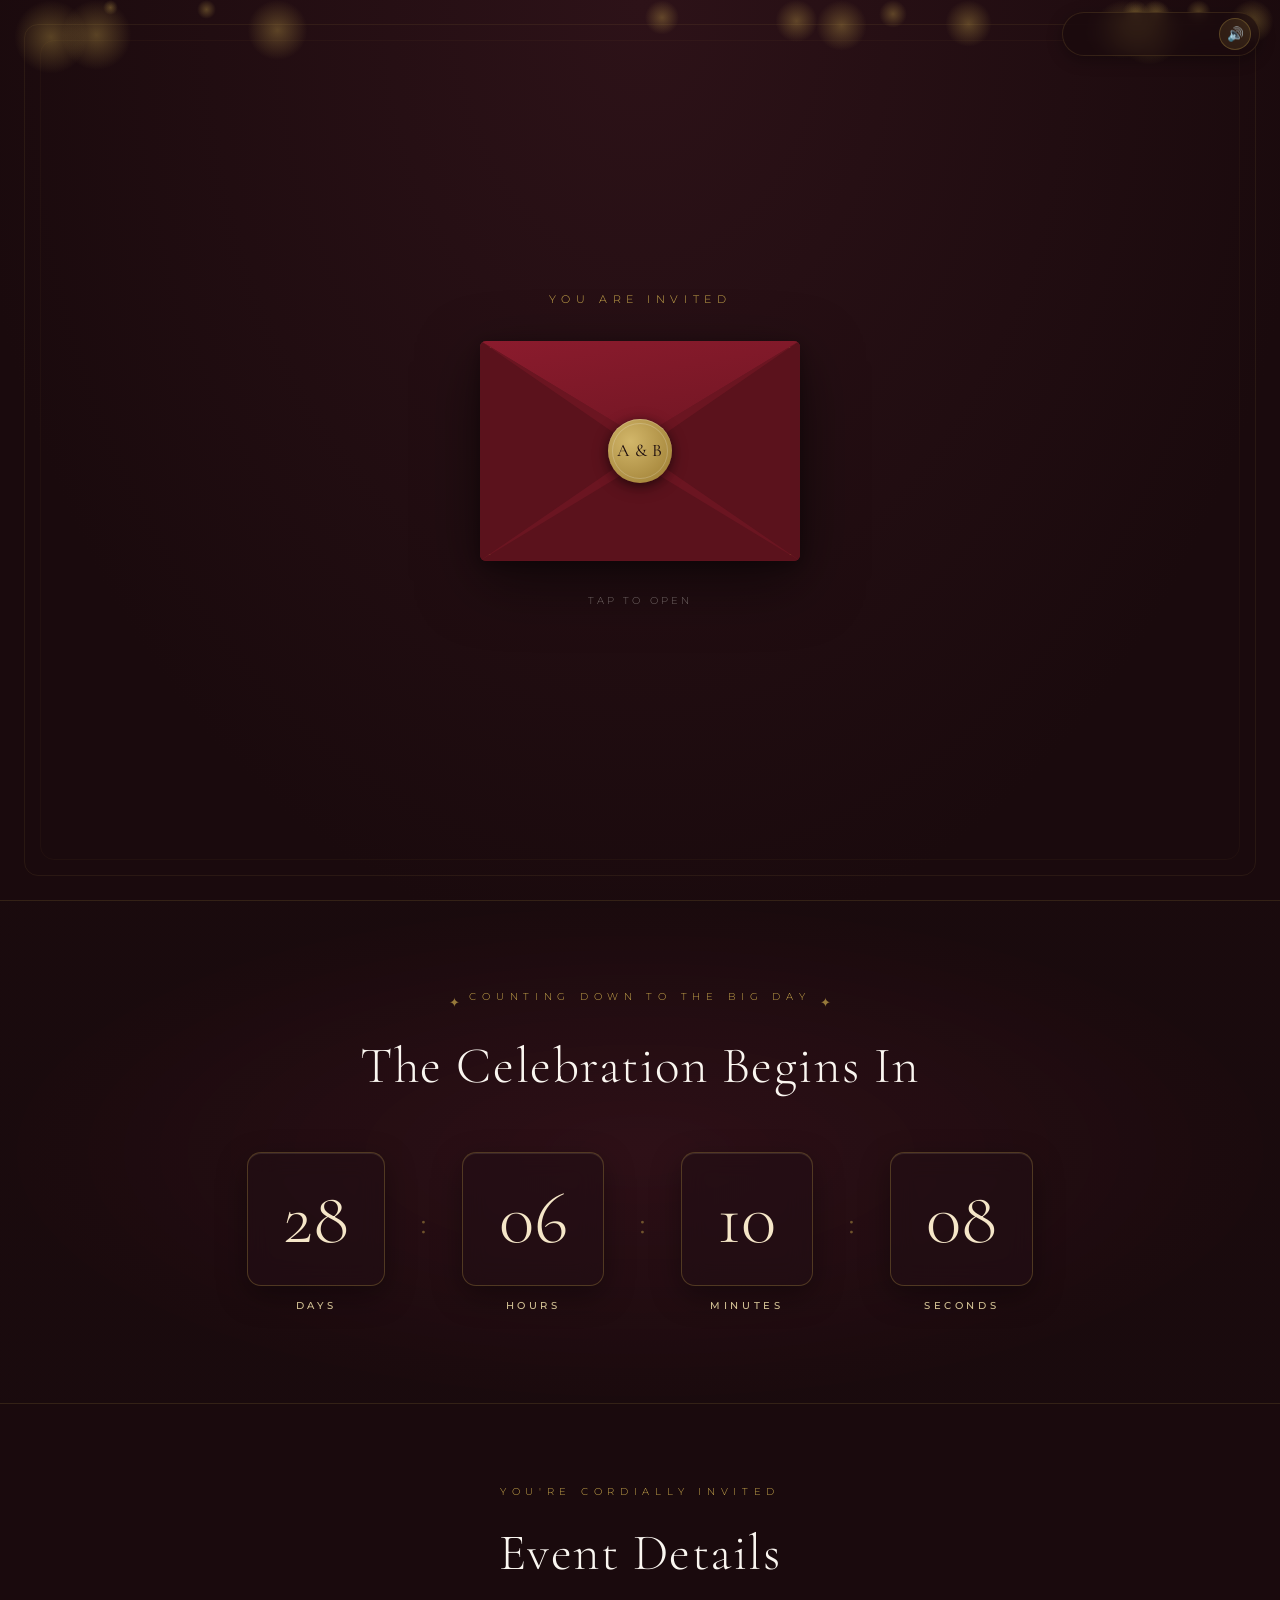
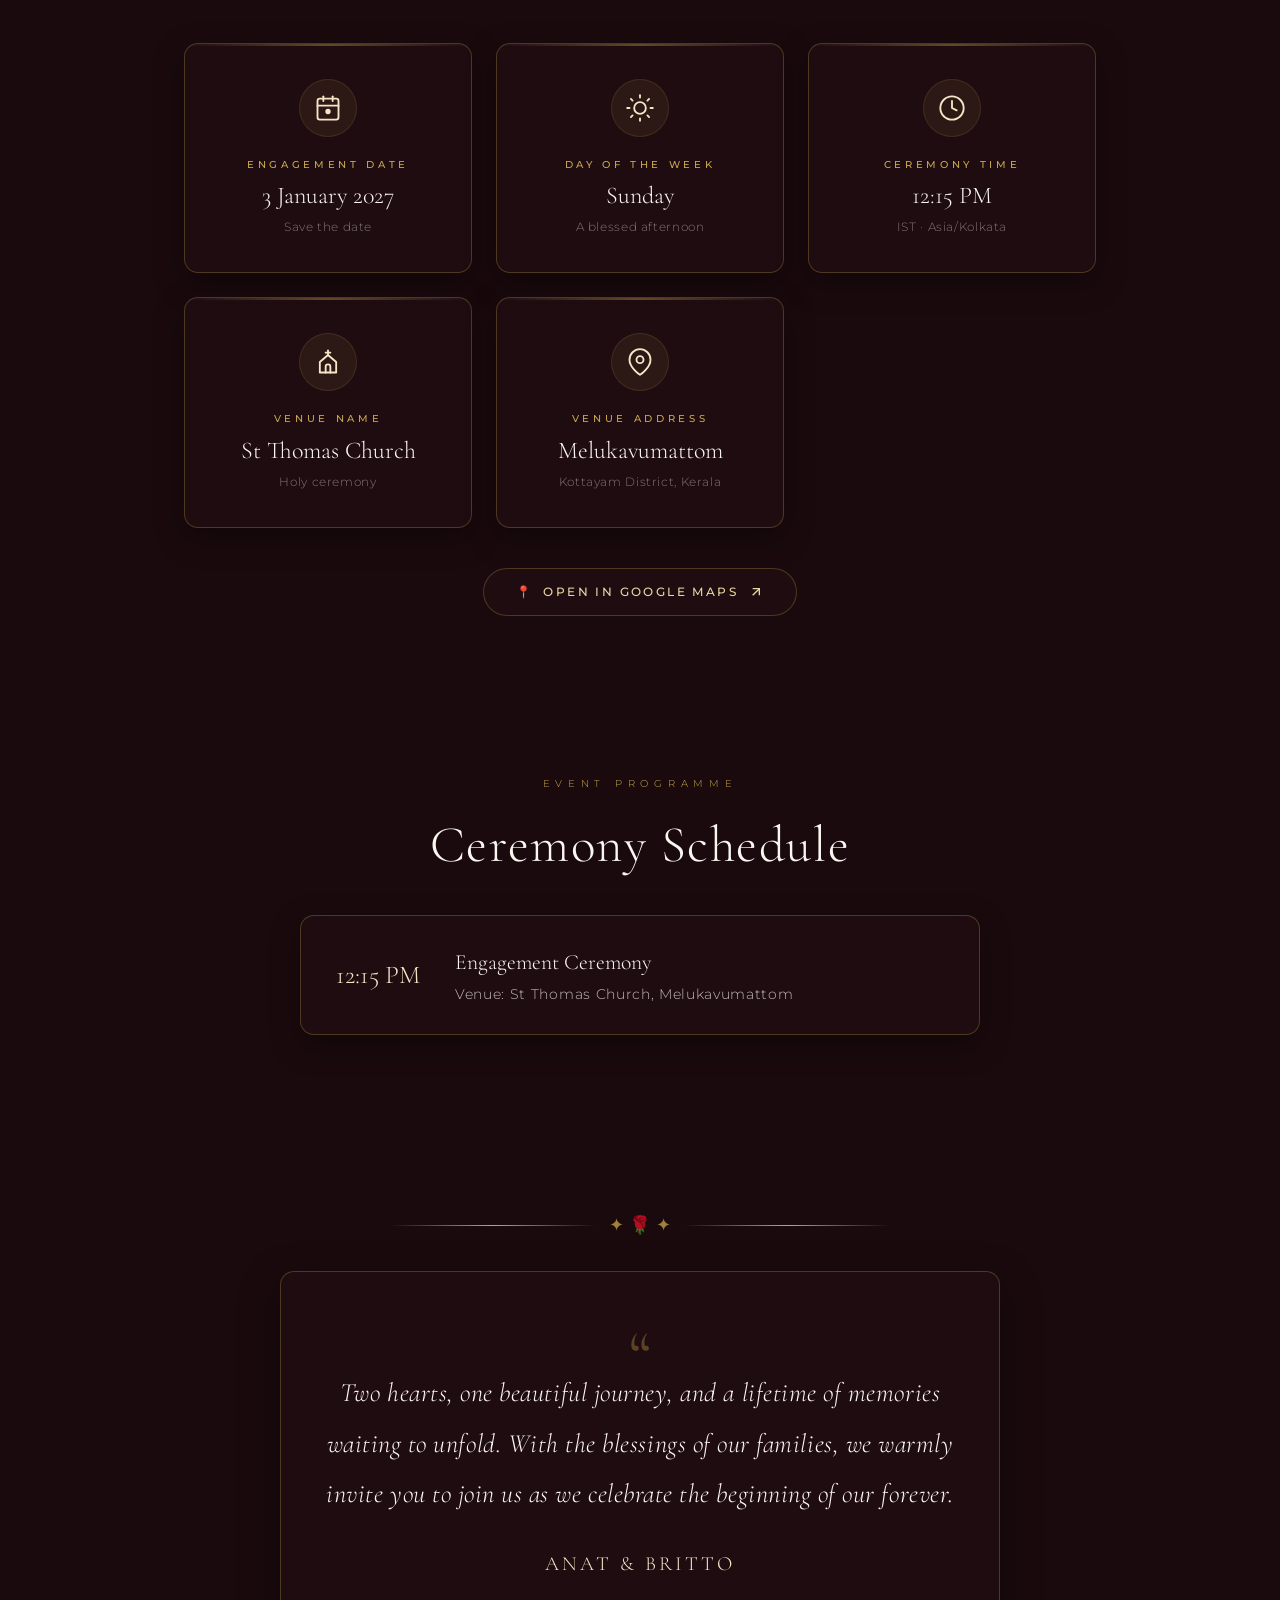
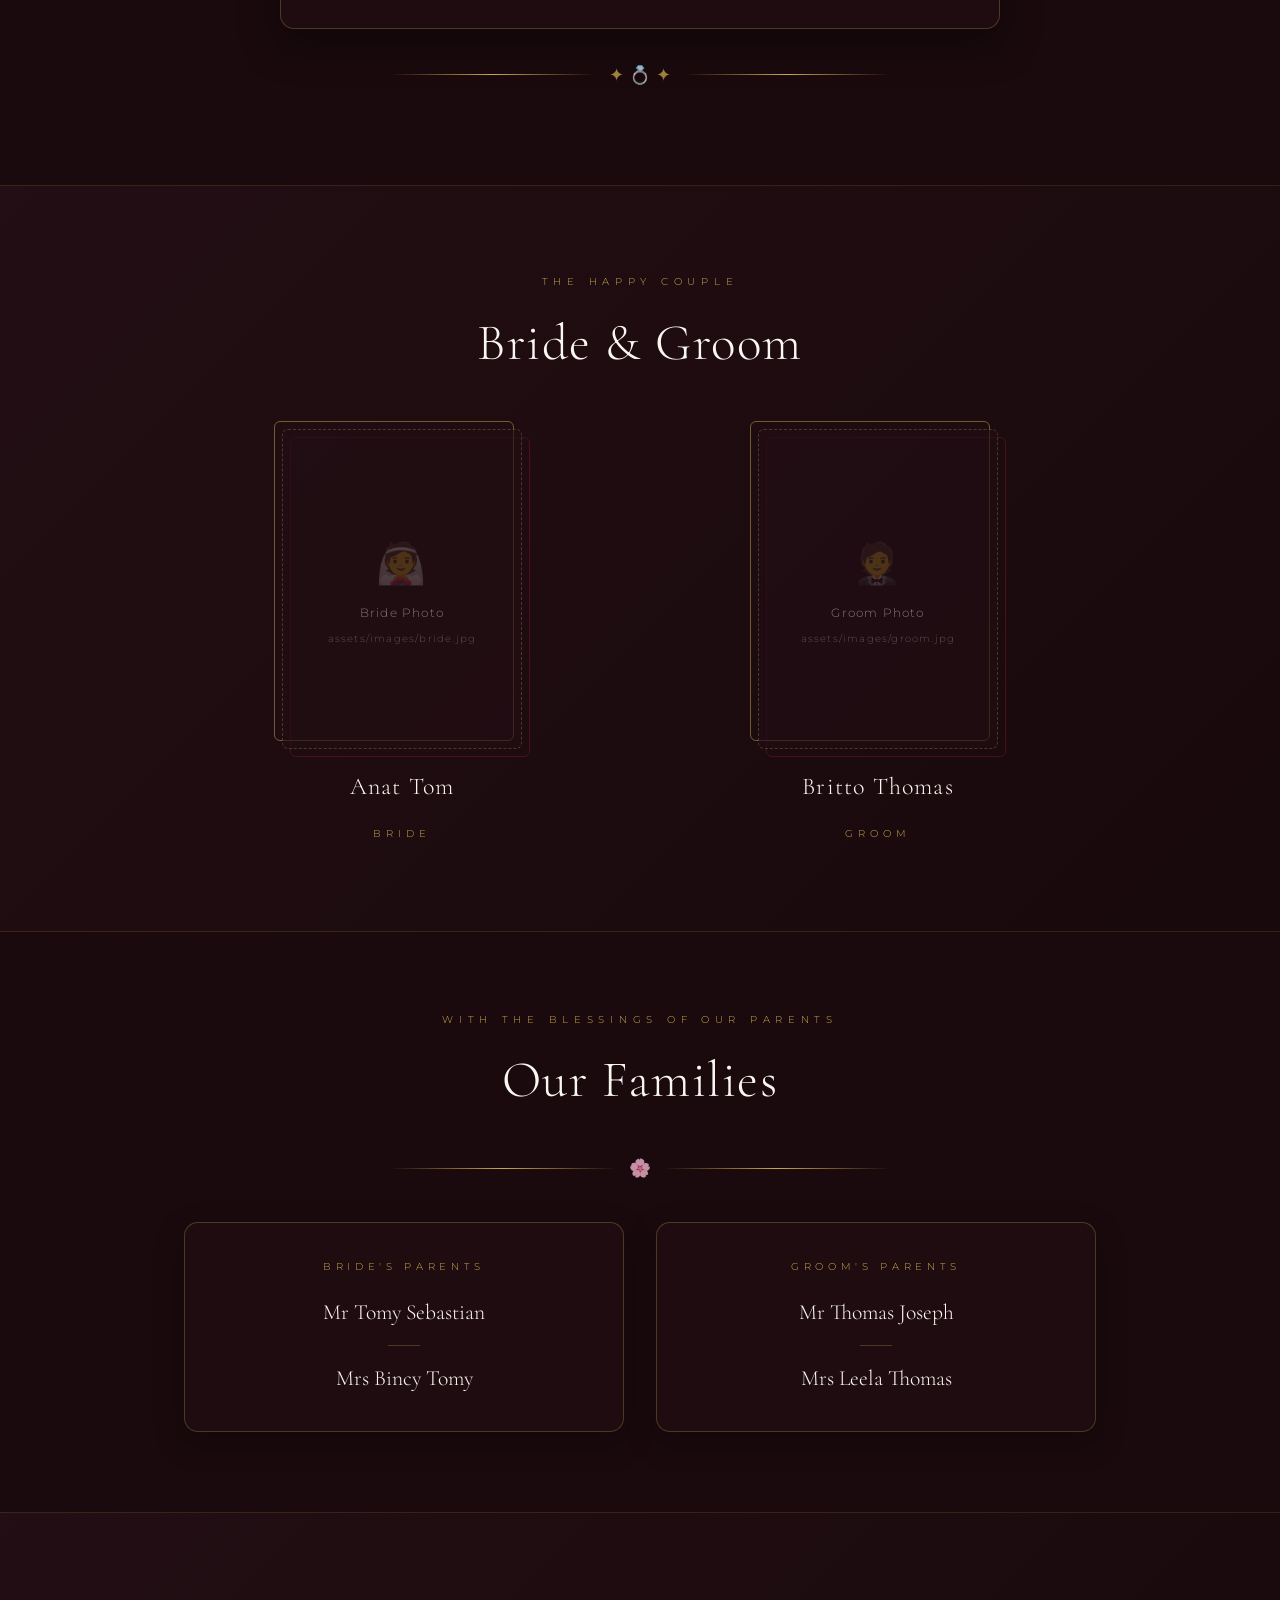
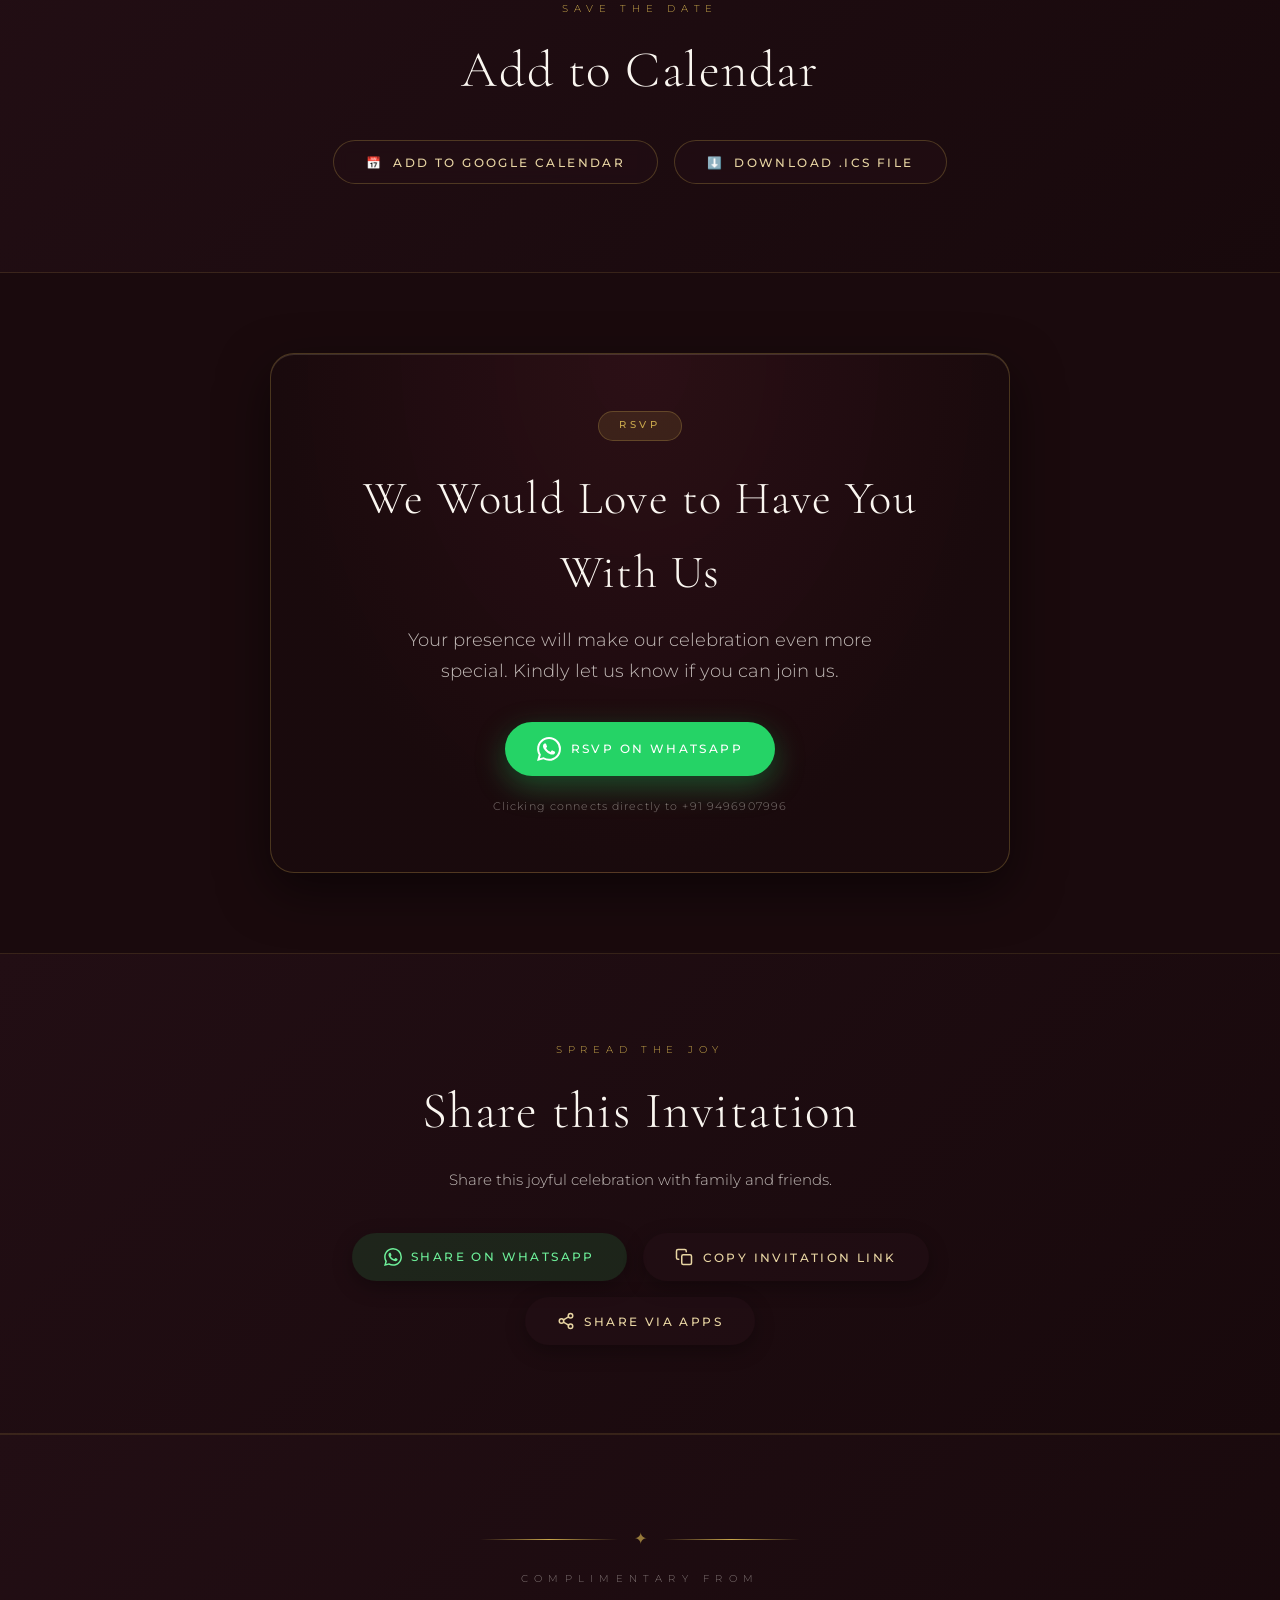
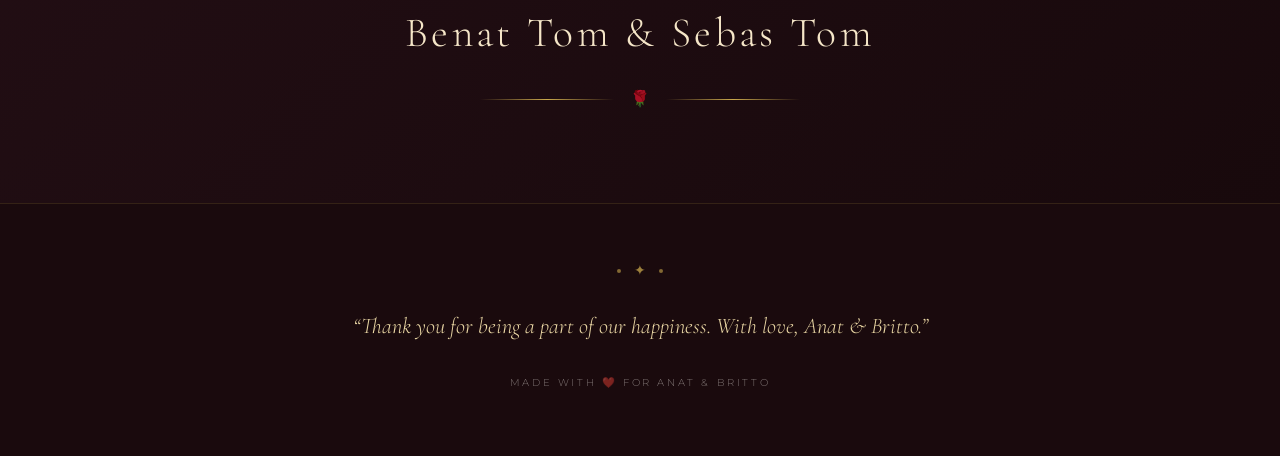
==== commit b4645440: "Update complimentary names to Benat Tom & Sebas Tom" ====
--- a/index.html
+++ b/index.html
@@ -7,25 +7,30 @@
 
   <!-- SEO -->
   <title>Anat Tom &amp; Britto Thomas — Engagement Invitation</title>
-  <meta name="description" content="Join us to celebrate the engagement of Anat Tom &amp; Britto Thomas on 3 January 2027 at St Thomas Church, Melukavumattom." />
+  <meta name="description"
+    content="Join us to celebrate the engagement of Anat Tom &amp; Britto Thomas on 3 January 2027 at St Thomas Church, Melukavumattom." />
   <meta name="robots" content="index, follow" />
 
   <!-- Open Graph / WhatsApp sharing -->
-  <meta property="og:title"       content="Anat Tom &amp; Britto Thomas — Engagement Invitation" />
-  <meta property="og:description" content="Join us to celebrate the engagement of Anat Tom &amp; Britto Thomas on 3 January 2027 at St Thomas Church, Melukavumattom." />
-  <meta property="og:type"        content="website" />
-  <meta property="og:image"       content="assets/images/og-image.jpg" />
-  <meta property="og:url"         content="https://sebastomvettathu.github.io/engagement-invite/" />
+  <meta property="og:title" content="Anat Tom &amp; Britto Thomas — Engagement Invitation" />
+  <meta property="og:description"
+    content="Join us to celebrate the engagement of Anat Tom &amp; Britto Thomas on 3 January 2027 at St Thomas Church, Melukavumattom." />
+  <meta property="og:type" content="website" />
+  <meta property="og:image" content="assets/images/og-image.jpg" />
+  <meta property="og:url" content="https://sebastomvettathu.github.io/engagement-invite/" />
 
   <!-- Twitter Card -->
-  <meta name="twitter:card"        content="summary_large_image" />
-  <meta name="twitter:title"       content="Anat Tom &amp; Britto Thomas — Engagement Invitation" />
-  <meta name="twitter:description" content="Join us to celebrate the engagement of Anat Tom &amp; Britto Thomas on 3 January 2027 at St Thomas Church, Melukavumattom." />
+  <meta name="twitter:card" content="summary_large_image" />
+  <meta name="twitter:title" content="Anat Tom &amp; Britto Thomas — Engagement Invitation" />
+  <meta name="twitter:description"
+    content="Join us to celebrate the engagement of Anat Tom &amp; Britto Thomas on 3 January 2027 at St Thomas Church, Melukavumattom." />
 
   <!-- Fonts: Cormorant Garamond (serif) + Montserrat (sans) -->
   <link rel="preconnect" href="https://fonts.googleapis.com" />
   <link rel="preconnect" href="https://fonts.gstatic.com" crossorigin />
-  <link href="https://fonts.googleapis.com/css2?family=Cormorant+Garamond:ital,wght@0,300;0,400;0,600;1,300;1,400&family=Montserrat:wght@300;400;500;600&display=swap" rel="stylesheet" />
+  <link
+    href="https://fonts.googleapis.com/css2?family=Cormorant+Garamond:ital,wght@0,300;0,400;0,600;1,300;1,400&family=Montserrat:wght@300;400;500;600&display=swap"
+    rel="stylesheet" />
 
   <!-- Styles (with cache-busting version) -->
   <link rel="stylesheet" href="assets/css/style.css?v=4" />
@@ -41,11 +46,9 @@
        ══════════════════════════════════ -->
   <div id="top-bar" role="banner" aria-label="Site controls">
     <div id="music-player-bar" aria-label="Music controls">
-      <span id="now-playing-text" class="now-playing" aria-live="polite" aria-atomic="true">🎵 Love at First Sight</span>
-      <button id="music-mute-btn"
-              class="music-btn"
-              aria-label="Mute music"
-              title="Mute music">🔊</button>
+      <span id="now-playing-text" class="now-playing" aria-live="polite" aria-atomic="true">🎵 Love at First
+        Sight</span>
+      <button id="music-mute-btn" class="music-btn" aria-label="Mute music" title="Mute music">🔊</button>
     </div>
   </div>
 
@@ -67,11 +70,8 @@
       </div>
 
       <!-- The Envelope -->
-      <div id="envelope"
-           role="button"
-           tabindex="0"
-           aria-label="Tap to open your engagement invitation"
-           aria-expanded="false">
+      <div id="envelope" role="button" tabindex="0" aria-label="Tap to open your engagement invitation"
+        aria-expanded="false">
 
         <div class="envelope-body" aria-hidden="true">
           <div class="envelope-flap-back"></div>
@@ -130,13 +130,15 @@
     </div>
 
     <!-- 1. Animated Scroll Indicator -->
-    <a href="#countdown-section" id="hero-scroll-btn" class="hero-scroll-indicator reveal" aria-label="Scroll to event details">
+    <a href="#countdown-section" id="hero-scroll-btn" class="hero-scroll-indicator reveal"
+      aria-label="Scroll to event details">
       <span class="scroll-mouse" aria-hidden="true">
         <span class="scroll-wheel"></span>
       </span>
       <span class="scroll-label">Scroll to Explore</span>
       <span class="scroll-chevron" aria-hidden="true">
-        <svg viewBox="0 0 24 24" width="16" height="16" fill="none" stroke="currentColor" stroke-width="2" stroke-linecap="round" stroke-linejoin="round">
+        <svg viewBox="0 0 24 24" width="16" height="16" fill="none" stroke="currentColor" stroke-width="2"
+          stroke-linecap="round" stroke-linejoin="round">
           <polyline points="6 9 12 15 18 9"></polyline>
         </svg>
       </span>
@@ -159,7 +161,7 @@
       <div id="countdown-live" class="sr-only" aria-live="polite" aria-atomic="true"></div>
 
       <div class="countdown-display-grid" id="countdown-grid" aria-hidden="true">
-        
+
         <div class="countdown-box reveal">
           <div class="countdown-box-inner">
             <span class="count-num" id="cd-days">--</span>
@@ -213,7 +215,8 @@
       <!-- Card 1: Date -->
       <div class="info-card reveal">
         <div class="info-card-icon" aria-hidden="true">
-          <svg viewBox="0 0 24 24" width="28" height="28" fill="none" stroke="currentColor" stroke-width="1.6" stroke-linecap="round" stroke-linejoin="round">
+          <svg viewBox="0 0 24 24" width="28" height="28" fill="none" stroke="currentColor" stroke-width="1.6"
+            stroke-linecap="round" stroke-linejoin="round">
             <rect x="3" y="4" width="18" height="18" rx="2" ry="2"></rect>
             <line x1="16" y1="2" x2="16" y2="6"></line>
             <line x1="8" y1="2" x2="8" y2="6"></line>
@@ -229,7 +232,8 @@
       <!-- Card 2: Day of Week -->
       <div class="info-card reveal">
         <div class="info-card-icon" aria-hidden="true">
-          <svg viewBox="0 0 24 24" width="28" height="28" fill="none" stroke="currentColor" stroke-width="1.6" stroke-linecap="round" stroke-linejoin="round">
+          <svg viewBox="0 0 24 24" width="28" height="28" fill="none" stroke="currentColor" stroke-width="1.6"
+            stroke-linecap="round" stroke-linejoin="round">
             <circle cx="12" cy="12" r="5"></circle>
             <line x1="12" y1="1" x2="12" y2="3"></line>
             <line x1="12" y1="21" x2="12" y2="23"></line>
@@ -249,7 +253,8 @@
       <!-- Card 3: Ceremony Time -->
       <div class="info-card reveal">
         <div class="info-card-icon" aria-hidden="true">
-          <svg viewBox="0 0 24 24" width="28" height="28" fill="none" stroke="currentColor" stroke-width="1.6" stroke-linecap="round" stroke-linejoin="round">
+          <svg viewBox="0 0 24 24" width="28" height="28" fill="none" stroke="currentColor" stroke-width="1.6"
+            stroke-linecap="round" stroke-linejoin="round">
             <circle cx="12" cy="12" r="10"></circle>
             <polyline points="12 6 12 12 16 14"></polyline>
           </svg>
@@ -263,7 +268,8 @@
       <div class="info-card reveal">
         <div class="info-card-icon" aria-hidden="true">
           <!-- Church / Sanctuary Icon -->
-          <svg viewBox="0 0 24 24" width="28" height="28" fill="none" stroke="currentColor" stroke-width="1.6" stroke-linecap="round" stroke-linejoin="round">
+          <svg viewBox="0 0 24 24" width="28" height="28" fill="none" stroke="currentColor" stroke-width="1.6"
+            stroke-linecap="round" stroke-linejoin="round">
             <path d="M12 2v4M10 4h4"></path>
             <path d="M12 6l7 6v9H5v-9l7-6z"></path>
             <path d="M10 21v-5a2 2 0 0 1 4 0v5"></path>
@@ -278,7 +284,8 @@
       <div class="info-card reveal">
         <div class="info-card-icon" aria-hidden="true">
           <!-- Location Map Pin Icon -->
-          <svg viewBox="0 0 24 24" width="28" height="28" fill="none" stroke="currentColor" stroke-width="1.6" stroke-linecap="round" stroke-linejoin="round">
+          <svg viewBox="0 0 24 24" width="28" height="28" fill="none" stroke="currentColor" stroke-width="1.6"
+            stroke-linecap="round" stroke-linejoin="round">
             <path d="M21 10c0 7-9 13-9 13s-9-6-9-13a9 9 0 0 1 18 0z"></path>
             <circle cx="12" cy="10" r="3"></circle>
           </svg>
@@ -292,14 +299,12 @@
 
     <!-- Google Maps Action Banner -->
     <div class="map-action-wrapper reveal">
-      <a href="https://maps.google.com/?q=St+Thomas+Church+Melukavumattom"
-         class="btn btn-outline maps-btn"
-         target="_blank"
-         rel="noopener noreferrer"
-         aria-label="Open St Thomas Church, Melukavumattom in Google Maps">
+      <a href="https://maps.google.com/?q=St+Thomas+Church+Melukavumattom" class="btn btn-outline maps-btn"
+        target="_blank" rel="noopener noreferrer" aria-label="Open St Thomas Church, Melukavumattom in Google Maps">
         <span class="btn-icon" aria-hidden="true">📍</span>
         <span>Open in Google Maps</span>
-        <svg viewBox="0 0 24 24" width="16" height="16" fill="none" stroke="currentColor" stroke-width="2" class="btn-arrow" aria-hidden="true">
+        <svg viewBox="0 0 24 24" width="16" height="16" fill="none" stroke="currentColor" stroke-width="2"
+          class="btn-arrow" aria-hidden="true">
           <line x1="7" y1="17" x2="17" y2="7"></line>
           <polyline points="7 7 17 7 17 17"></polyline>
         </svg>
@@ -328,7 +333,7 @@
        SECTION 6 — 4. PERSONALISED COUPLE MESSAGE
        ══════════════════════════════════ -->
   <section class="section personal-message-section" aria-label="Personal engagement message from the couple">
-    
+
     <div class="ornament reveal" aria-hidden="true">
       <div class="ornament-line"></div>
       <span class="ornament-center">✦ 🌹 ✦</span>
@@ -338,7 +343,8 @@
     <div class="personal-message-card reveal">
       <span class="message-quote-mark" aria-hidden="true">&ldquo;</span>
       <blockquote class="personal-message-text">
-        Two hearts, one beautiful journey, and a lifetime of memories waiting to unfold. With the blessings of our families, we warmly invite you to join us as we celebrate the beginning of our forever.
+        Two hearts, one beautiful journey, and a lifetime of memories waiting to unfold. With the blessings of our
+        families, we warmly invite you to join us as we celebrate the beginning of our forever.
       </blockquote>
       <div class="message-signature">
         <span>Anat &amp; Britto</span>
@@ -366,16 +372,10 @@
         <!-- Bride -->
         <div class="portrait-frame reveal-left">
           <div class="portrait-img-wrapper">
-            <img id="bride-portrait"
-                 class="portrait-img"
-                 src="assets/images/bride.jpg"
-                 alt="Anat Tom — Bride"
-                 loading="lazy"
-                 decoding="async" />
-            <div id="bride-placeholder"
-                 class="portrait-placeholder"
-                 style="display:none;"
-                 aria-label="Bride photo placeholder">
+            <img id="bride-portrait" class="portrait-img" src="assets/images/bride.jpg" alt="Anat Tom — Bride"
+              loading="lazy" decoding="async" />
+            <div id="bride-placeholder" class="portrait-placeholder" style="display:none;"
+              aria-label="Bride photo placeholder">
               <span class="ph-icon" aria-hidden="true">👰</span>
               <span>Bride Photo</span>
               <small style="font-size:0.65rem;opacity:0.6;">assets/images/bride.jpg</small>
@@ -388,16 +388,10 @@
         <!-- Groom -->
         <div class="portrait-frame reveal-right">
           <div class="portrait-img-wrapper">
-            <img id="groom-portrait"
-                 class="portrait-img"
-                 src="assets/images/groom.jpg"
-                 alt="Britto Thomas — Groom"
-                 loading="lazy"
-                 decoding="async" />
-            <div id="groom-placeholder"
-                 class="portrait-placeholder"
-                 style="display:none;"
-                 aria-label="Groom photo placeholder">
+            <img id="groom-portrait" class="portrait-img" src="assets/images/groom.jpg" alt="Britto Thomas — Groom"
+              loading="lazy" decoding="async" />
+            <div id="groom-placeholder" class="portrait-placeholder" style="display:none;"
+              aria-label="Groom photo placeholder">
               <span class="ph-icon" aria-hidden="true">🤵</span>
               <span>Groom Photo</span>
               <small style="font-size:0.65rem;opacity:0.6;">assets/images/groom.jpg</small>
@@ -456,16 +450,13 @@
       <h2 class="section-title reveal" id="calendar-heading">Add to Calendar</h2>
 
       <div class="calendar-btns reveal">
-        <button id="gcal-btn"
-                class="btn btn-outline"
-                aria-label="Add engagement ceremony to Google Calendar">
+        <button id="gcal-btn" class="btn btn-outline" aria-label="Add engagement ceremony to Google Calendar">
           <span aria-hidden="true">📅</span>
           <span>Add to Google Calendar</span>
         </button>
 
-        <button id="ics-btn"
-                class="btn btn-outline"
-                aria-label="Download .ics calendar file for the engagement ceremony">
+        <button id="ics-btn" class="btn btn-outline"
+          aria-label="Download .ics calendar file for the engagement ceremony">
           <span aria-hidden="true">⬇️</span>
           <span>Download .ics File</span>
         </button>
@@ -477,9 +468,9 @@
        SECTION 10 — 5. ATTRACTIVE WHATSAPP RSVP SECTION
        ══════════════════════════════════ -->
   <section class="section rsvp-enhanced-section" aria-labelledby="rsvp-heading">
-    
+
     <div class="rsvp-card reveal">
-      
+
       <div class="rsvp-card-badge" aria-hidden="true">
         <span>RSVP</span>
       </div>
@@ -494,13 +485,13 @@
 
       <div class="rsvp-button-wrapper">
         <a id="rsvp-wa-btn"
-           href="https://wa.me/919496907996?text=Hi%2C+I+would+love+to+attend+Anat+%26+Britto%27s+engagement+on+3rd+January+2027.+Counting+me+in+%F0%9F%8E%89"
-           class="btn btn-rsvp-whatsapp"
-           target="_blank"
-           rel="noopener noreferrer"
-           aria-label="RSVP via WhatsApp to confirm attendance">
-          <svg class="wa-icon-large" viewBox="0 0 24 24" xmlns="http://www.w3.org/2000/svg" aria-hidden="true" focusable="false">
-            <path d="M17.472 14.382c-.297-.149-1.758-.867-2.03-.967-.273-.099-.471-.148-.67.15-.197.297-.767.966-.94 1.164-.173.199-.347.223-.644.075-.297-.15-1.255-.463-2.39-1.475-.883-.788-1.48-1.761-1.653-2.059-.173-.297-.018-.458.13-.606.134-.133.298-.347.446-.52.149-.174.198-.298.298-.497.099-.198.05-.371-.025-.52-.075-.149-.669-1.612-.916-2.207-.242-.579-.487-.5-.669-.51-.173-.008-.371-.01-.57-.01-.198 0-.52.074-.792.372-.272.297-1.04 1.016-1.04 2.479 0 1.462 1.065 2.875 1.213 3.074.149.198 2.096 3.2 5.077 4.487.709.306 1.262.489 1.694.625.712.227 1.36.195 1.871.118.571-.085 1.758-.719 2.006-1.413.248-.694.248-1.289.173-1.413-.074-.124-.272-.198-.57-.347m-5.421 7.403h-.004a9.87 9.87 0 01-5.031-1.378l-.361-.214-3.741.982.998-3.648-.235-.374a9.86 9.86 0 01-1.51-5.26c.001-5.45 4.436-9.884 9.888-9.884 2.64 0 5.122 1.03 6.988 2.898a9.825 9.825 0 012.893 6.994c-.003 5.45-4.437 9.884-9.885 9.884m8.413-18.297A11.815 11.815 0 0012.05 0C5.495 0 .16 5.335.157 11.892c0 2.096.547 4.142 1.588 5.945L.057 24l6.305-1.654a11.882 11.882 0 005.683 1.448h.005c6.554 0 11.89-5.335 11.893-11.893a11.821 11.821 0 00-3.48-8.413z"/>
+          href="https://wa.me/919496907996?text=Hi%2C+I+would+love+to+attend+Anat+%26+Britto%27s+engagement+on+3rd+January+2027.+Counting+me+in+%F0%9F%8E%89"
+          class="btn btn-rsvp-whatsapp" target="_blank" rel="noopener noreferrer"
+          aria-label="RSVP via WhatsApp to confirm attendance">
+          <svg class="wa-icon-large" viewBox="0 0 24 24" xmlns="http://www.w3.org/2000/svg" aria-hidden="true"
+            focusable="false">
+            <path
+              d="M17.472 14.382c-.297-.149-1.758-.867-2.03-.967-.273-.099-.471-.148-.67.15-.197.297-.767.966-.94 1.164-.173.199-.347.223-.644.075-.297-.15-1.255-.463-2.39-1.475-.883-.788-1.48-1.761-1.653-2.059-.173-.297-.018-.458.13-.606.134-.133.298-.347.446-.52.149-.174.198-.298.298-.497.099-.198.05-.371-.025-.52-.075-.149-.669-1.612-.916-2.207-.242-.579-.487-.5-.669-.51-.173-.008-.371-.01-.57-.01-.198 0-.52.074-.792.372-.272.297-1.04 1.016-1.04 2.479 0 1.462 1.065 2.875 1.213 3.074.149.198 2.096 3.2 5.077 4.487.709.306 1.262.489 1.694.625.712.227 1.36.195 1.871.118.571-.085 1.758-.719 2.006-1.413.248-.694.248-1.289.173-1.413-.074-.124-.272-.198-.57-.347m-5.421 7.403h-.004a9.87 9.87 0 01-5.031-1.378l-.361-.214-3.741.982.998-3.648-.235-.374a9.86 9.86 0 01-1.51-5.26c.001-5.45 4.436-9.884 9.888-9.884 2.64 0 5.122 1.03 6.988 2.898a9.825 9.825 0 012.893 6.994c-.003 5.45-4.437 9.884-9.885 9.884m8.413-18.297A11.815 11.815 0 0012.05 0C5.495 0 .16 5.335.157 11.892c0 2.096.547 4.142 1.588 5.945L.057 24l6.305-1.654a11.882 11.882 0 005.683 1.448h.005c6.554 0 11.89-5.335 11.893-11.893a11.821 11.821 0 00-3.48-8.413z" />
           </svg>
           <span class="btn-rsvp-text">RSVP on WhatsApp</span>
         </a>
@@ -522,25 +513,22 @@
       <p class="rsvp-body-text reveal">Share this joyful celebration with family and friends.</p>
 
       <div class="sharing-options-grid reveal">
-        
+
         <!-- Option 1: WhatsApp Sharing -->
-        <a id="wa-share-btn"
-           href="#"
-           class="btn btn-share-option btn-share-whatsapp"
-           target="_blank"
-           rel="noopener noreferrer"
-           aria-label="Share this invitation directly through WhatsApp">
+        <a id="wa-share-btn" href="#" class="btn btn-share-option btn-share-whatsapp" target="_blank"
+          rel="noopener noreferrer" aria-label="Share this invitation directly through WhatsApp">
           <svg class="share-icon" viewBox="0 0 24 24" aria-hidden="true" focusable="false">
-            <path fill="currentColor" d="M17.472 14.382c-.297-.149-1.758-.867-2.03-.967-.273-.099-.471-.148-.67.15-.197.297-.767.966-.94 1.164-.173.199-.347.223-.644.075-.297-.15-1.255-.463-2.39-1.475-.883-.788-1.48-1.761-1.653-2.059-.173-.297-.018-.458.13-.606.134-.133.298-.347.446-.52.149-.174.198-.298.298-.497.099-.198.05-.371-.025-.52-.075-.149-.669-1.612-.916-2.207-.242-.579-.487-.5-.669-.51-.173-.008-.371-.01-.57-.01-.198 0-.52.074-.792.372-.272.297-1.04 1.016-1.04 2.479 0 1.462 1.065 2.875 1.213 3.074.149.198 2.096 3.2 5.077 4.487.709.306 1.262.489 1.694.625.712.227 1.36.195 1.871.118.571-.085 1.758-.719 2.006-1.413.248-.694.248-1.289.173-1.413-.074-.124-.272-.198-.57-.347m-5.421 7.403h-.004a9.87 9.87 0 01-5.031-1.378l-.361-.214-3.741.982.998-3.648-.235-.374a9.86 9.86 0 01-1.51-5.26c.001-5.45 4.436-9.884 9.888-9.884 2.64 0 5.122 1.03 6.988 2.898a9.825 9.825 0 012.893 6.994c-.003 5.45-4.437 9.884-9.885 9.884m8.413-18.297A11.815 11.815 0 0012.05 0C5.495 0 .16 5.335.157 11.892c0 2.096.547 4.142 1.588 5.945L.057 24l6.305-1.654a11.882 11.882 0 005.683 1.448h.005c6.554 0 11.89-5.335 11.893-11.893a11.821 11.821 0 00-3.48-8.413z"/>
+            <path fill="currentColor"
+              d="M17.472 14.382c-.297-.149-1.758-.867-2.03-.967-.273-.099-.471-.148-.67.15-.197.297-.767.966-.94 1.164-.173.199-.347.223-.644.075-.297-.15-1.255-.463-2.39-1.475-.883-.788-1.48-1.761-1.653-2.059-.173-.297-.018-.458.13-.606.134-.133.298-.347.446-.52.149-.174.198-.298.298-.497.099-.198.05-.371-.025-.52-.075-.149-.669-1.612-.916-2.207-.242-.579-.487-.5-.669-.51-.173-.008-.371-.01-.57-.01-.198 0-.52.074-.792.372-.272.297-1.04 1.016-1.04 2.479 0 1.462 1.065 2.875 1.213 3.074.149.198 2.096 3.2 5.077 4.487.709.306 1.262.489 1.694.625.712.227 1.36.195 1.871.118.571-.085 1.758-.719 2.006-1.413.248-.694.248-1.289.173-1.413-.074-.124-.272-.198-.57-.347m-5.421 7.403h-.004a9.87 9.87 0 01-5.031-1.378l-.361-.214-3.741.982.998-3.648-.235-.374a9.86 9.86 0 01-1.51-5.26c.001-5.45 4.436-9.884 9.888-9.884 2.64 0 5.122 1.03 6.988 2.898a9.825 9.825 0 012.893 6.994c-.003 5.45-4.437 9.884-9.885 9.884m8.413-18.297A11.815 11.815 0 0012.05 0C5.495 0 .16 5.335.157 11.892c0 2.096.547 4.142 1.588 5.945L.057 24l6.305-1.654a11.882 11.882 0 005.683 1.448h.005c6.554 0 11.89-5.335 11.893-11.893a11.821 11.821 0 00-3.48-8.413z" />
           </svg>
           <span>Share on WhatsApp</span>
         </a>
 
         <!-- Option 2: Copy Invitation Link -->
-        <button id="copy-btn"
-                class="btn btn-share-option btn-share-copy"
-                aria-label="Copy invitation link to clipboard">
-          <svg class="share-icon" viewBox="0 0 24 24" fill="none" stroke="currentColor" stroke-width="2" stroke-linecap="round" stroke-linejoin="round" aria-hidden="true" focusable="false">
+        <button id="copy-btn" class="btn btn-share-option btn-share-copy"
+          aria-label="Copy invitation link to clipboard">
+          <svg class="share-icon" viewBox="0 0 24 24" fill="none" stroke="currentColor" stroke-width="2"
+            stroke-linecap="round" stroke-linejoin="round" aria-hidden="true" focusable="false">
             <rect x="9" y="9" width="13" height="13" rx="2" ry="2"></rect>
             <path d="M5 15H4a2 2 0 0 1-2-2V4a2 2 0 0 1 2-2h9a2 2 0 0 1 2 2v1"></path>
           </svg>
@@ -548,10 +536,10 @@
         </button>
 
         <!-- Option 3: Native Share -->
-        <button id="native-share-btn"
-                class="btn btn-share-option btn-share-native"
-                aria-label="Share invitation using device apps">
-          <svg class="share-icon" viewBox="0 0 24 24" fill="none" stroke="currentColor" stroke-width="2" stroke-linecap="round" stroke-linejoin="round" aria-hidden="true" focusable="false">
+        <button id="native-share-btn" class="btn btn-share-option btn-share-native"
+          aria-label="Share invitation using device apps">
+          <svg class="share-icon" viewBox="0 0 24 24" fill="none" stroke="currentColor" stroke-width="2"
+            stroke-linecap="round" stroke-linejoin="round" aria-hidden="true" focusable="false">
             <circle cx="18" cy="5" r="3"></circle>
             <circle cx="6" cy="12" r="3"></circle>
             <circle cx="18" cy="19" r="3"></circle>
@@ -583,7 +571,7 @@
     <p class="complimentary-label reveal">Complimentary From</p>
 
     <h2 class="complimentary-names reveal" id="comp-heading">
-      <span id="complimentary-names">Sebas Tom &amp; Benat Tom</span>
+      <span id="complimentary-names">Benat Tom &amp; Sebas Tom</span>
     </h2>
 
     <div class="complimentary-flourish reveal" aria-hidden="true">
@@ -603,7 +591,7 @@
       <span class="footer-symbol">✦</span>
       <span class="footer-dot"></span>
     </div>
-    
+
     <p class="footer-message">
       &ldquo;Thank you for being a part of our happiness. With love, Anat &amp; Britto.&rdquo;
     </p>
@@ -614,8 +602,9 @@
   </footer>
 
   <!-- Scripts (with cache-busting version) -->
-  <script src="assets/js/config.js?v=3"></script>
-  <script src="assets/js/main.js?v=3"></script>
+  <script src="assets/js/config.js?v=5"></script>
+  <script src="assets/js/main.js?v=5"></script>
 
 </body>
-</html>
+
+</html>
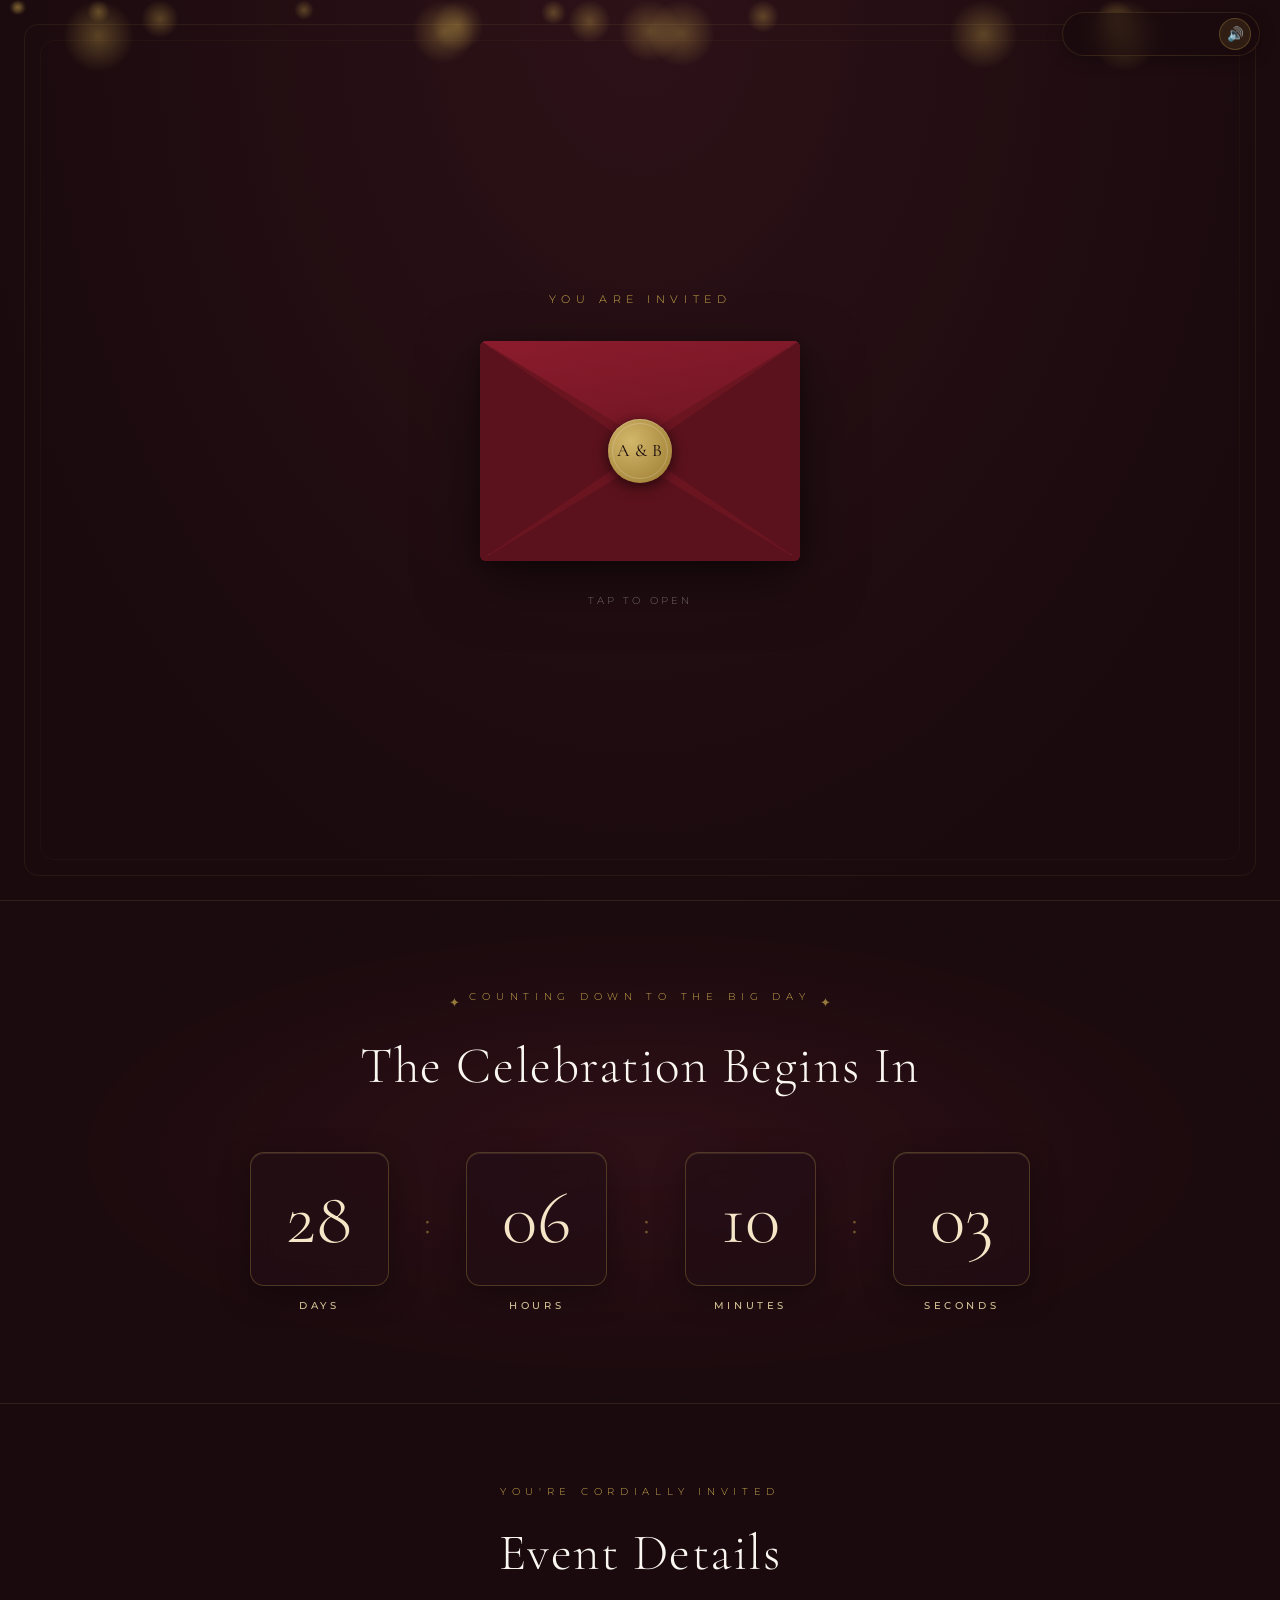
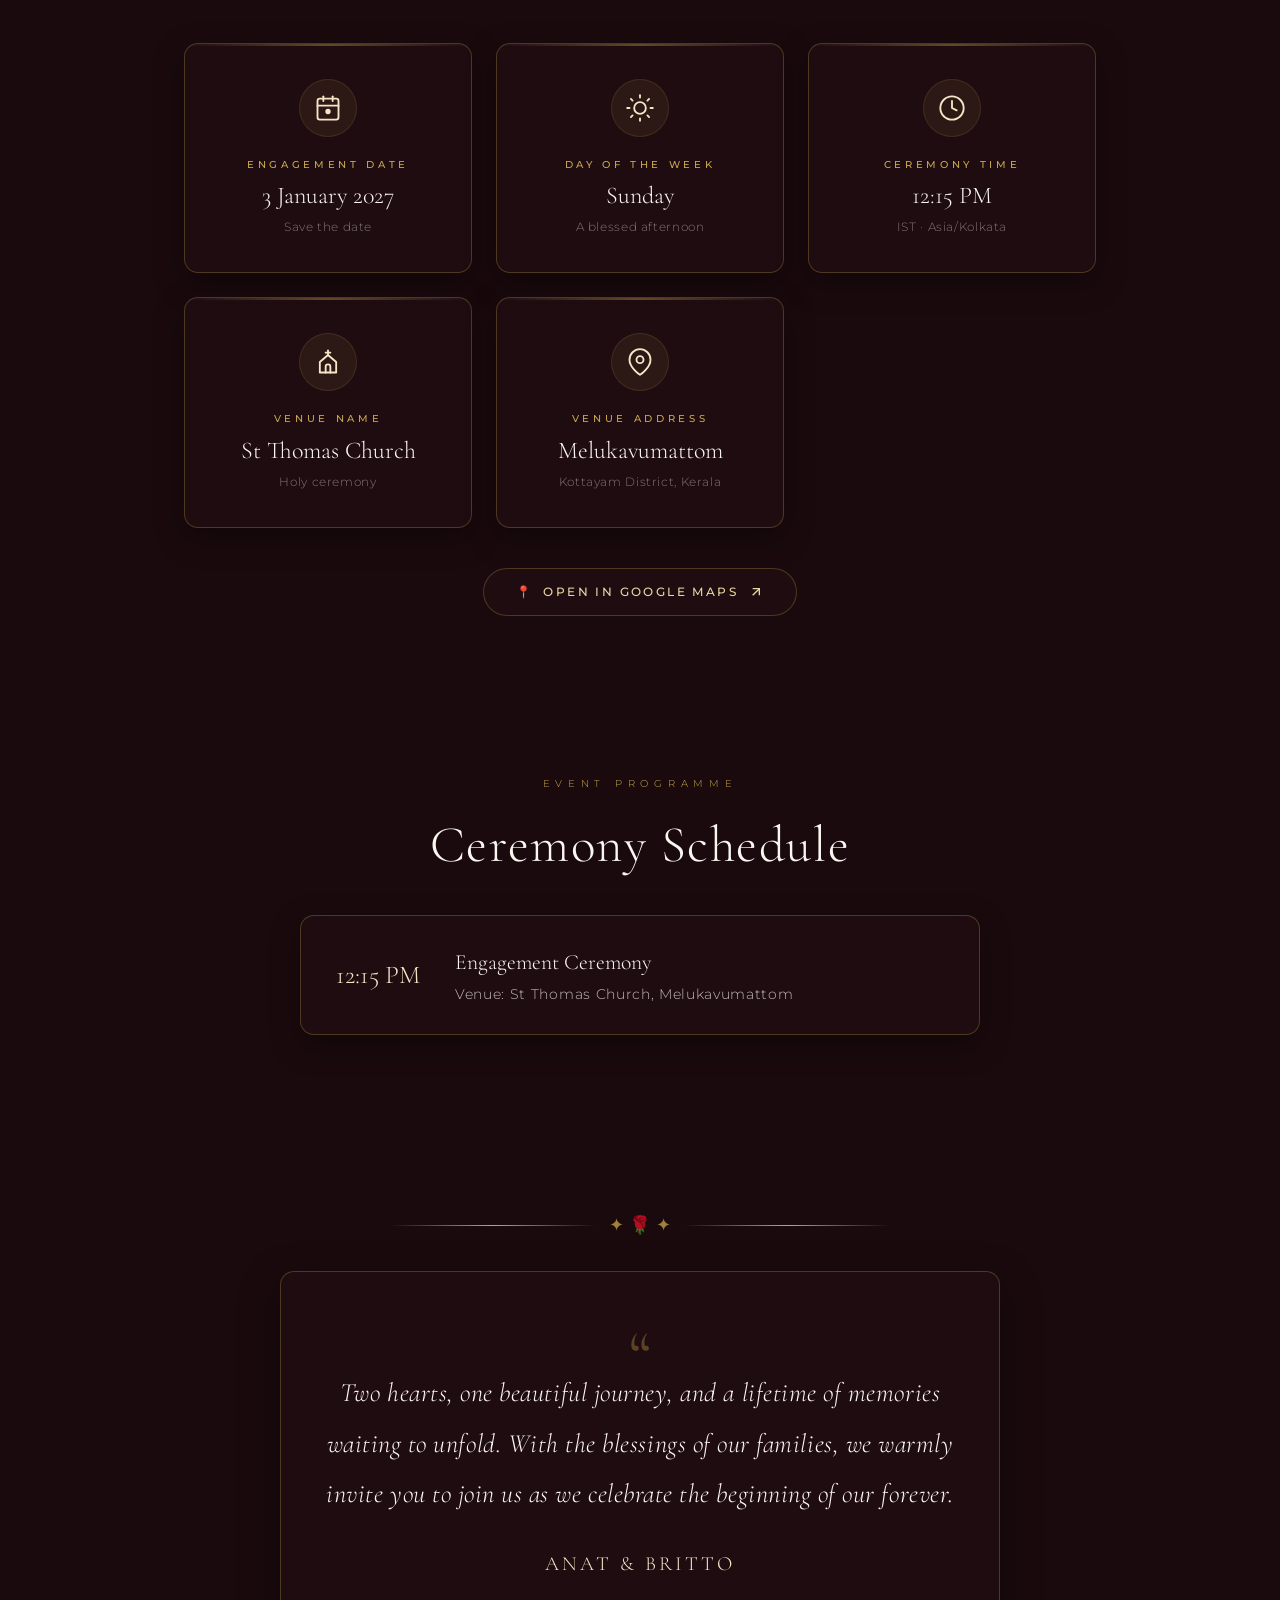
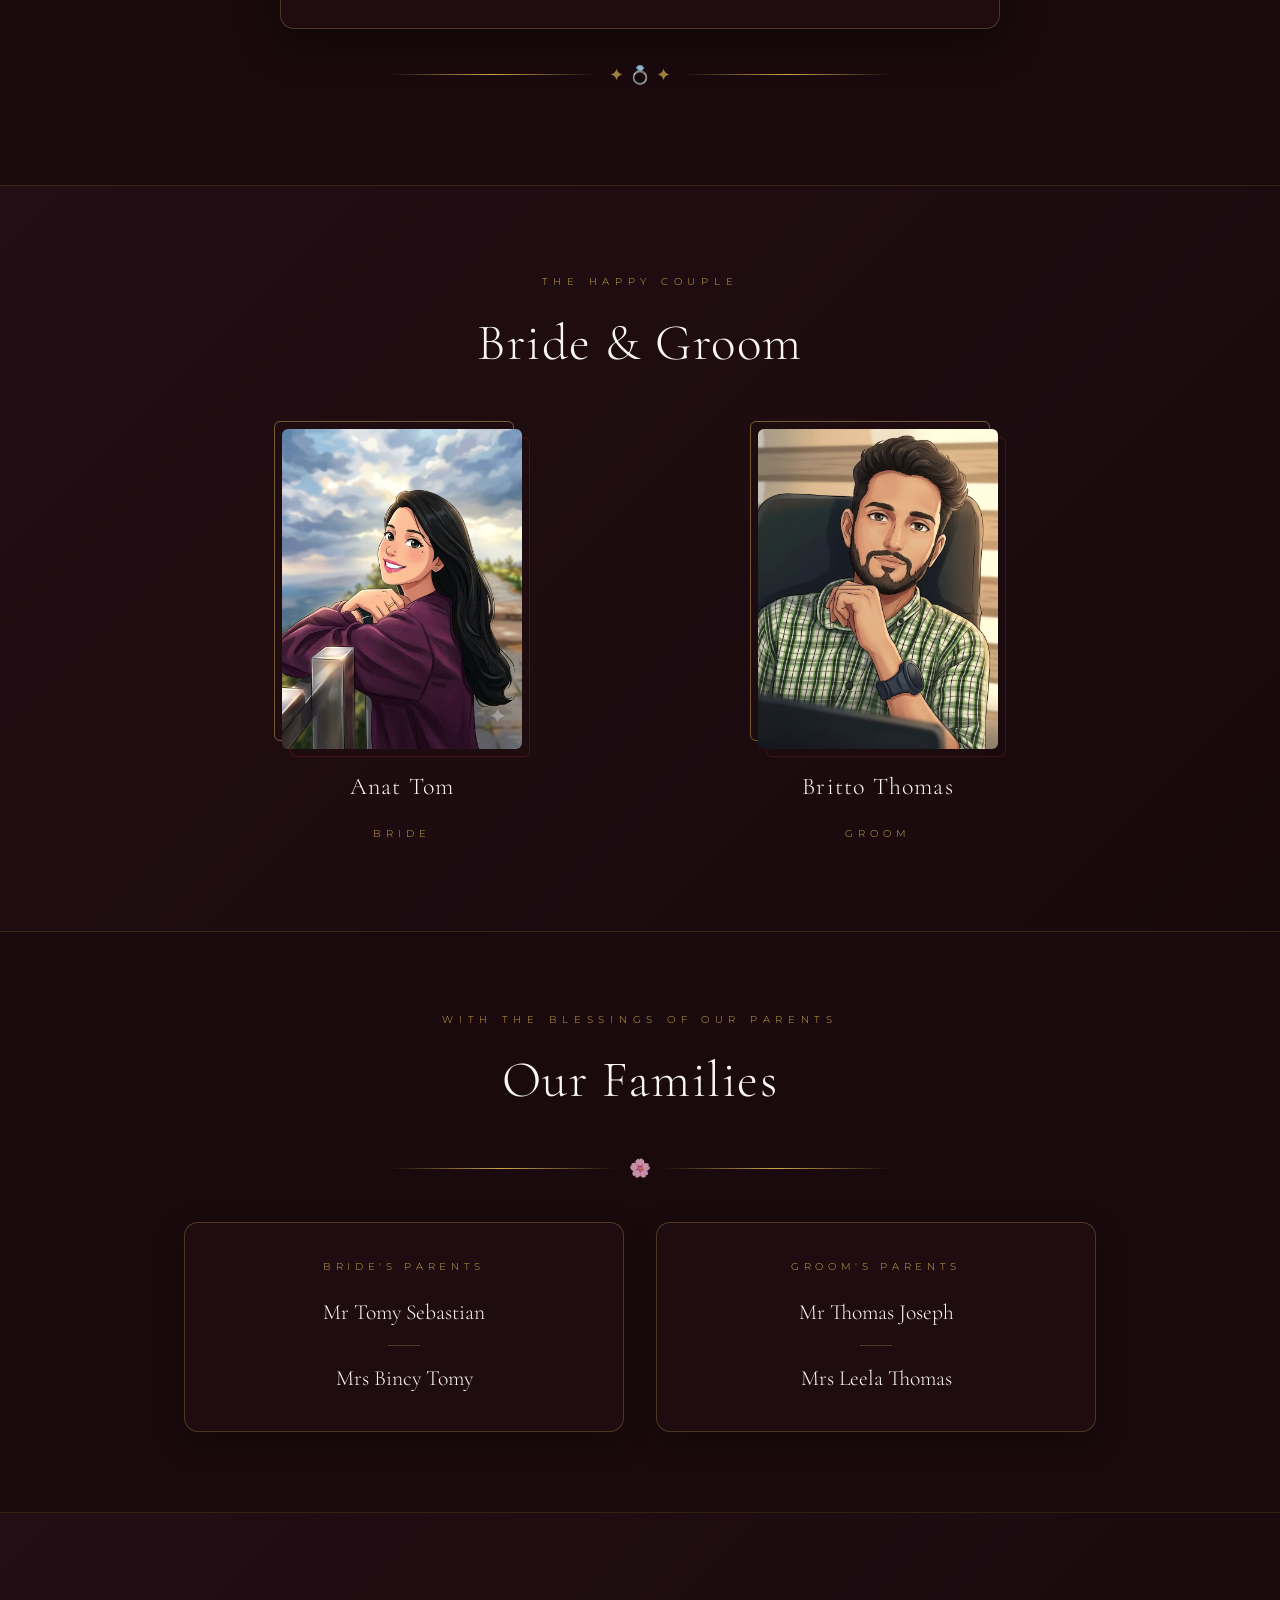
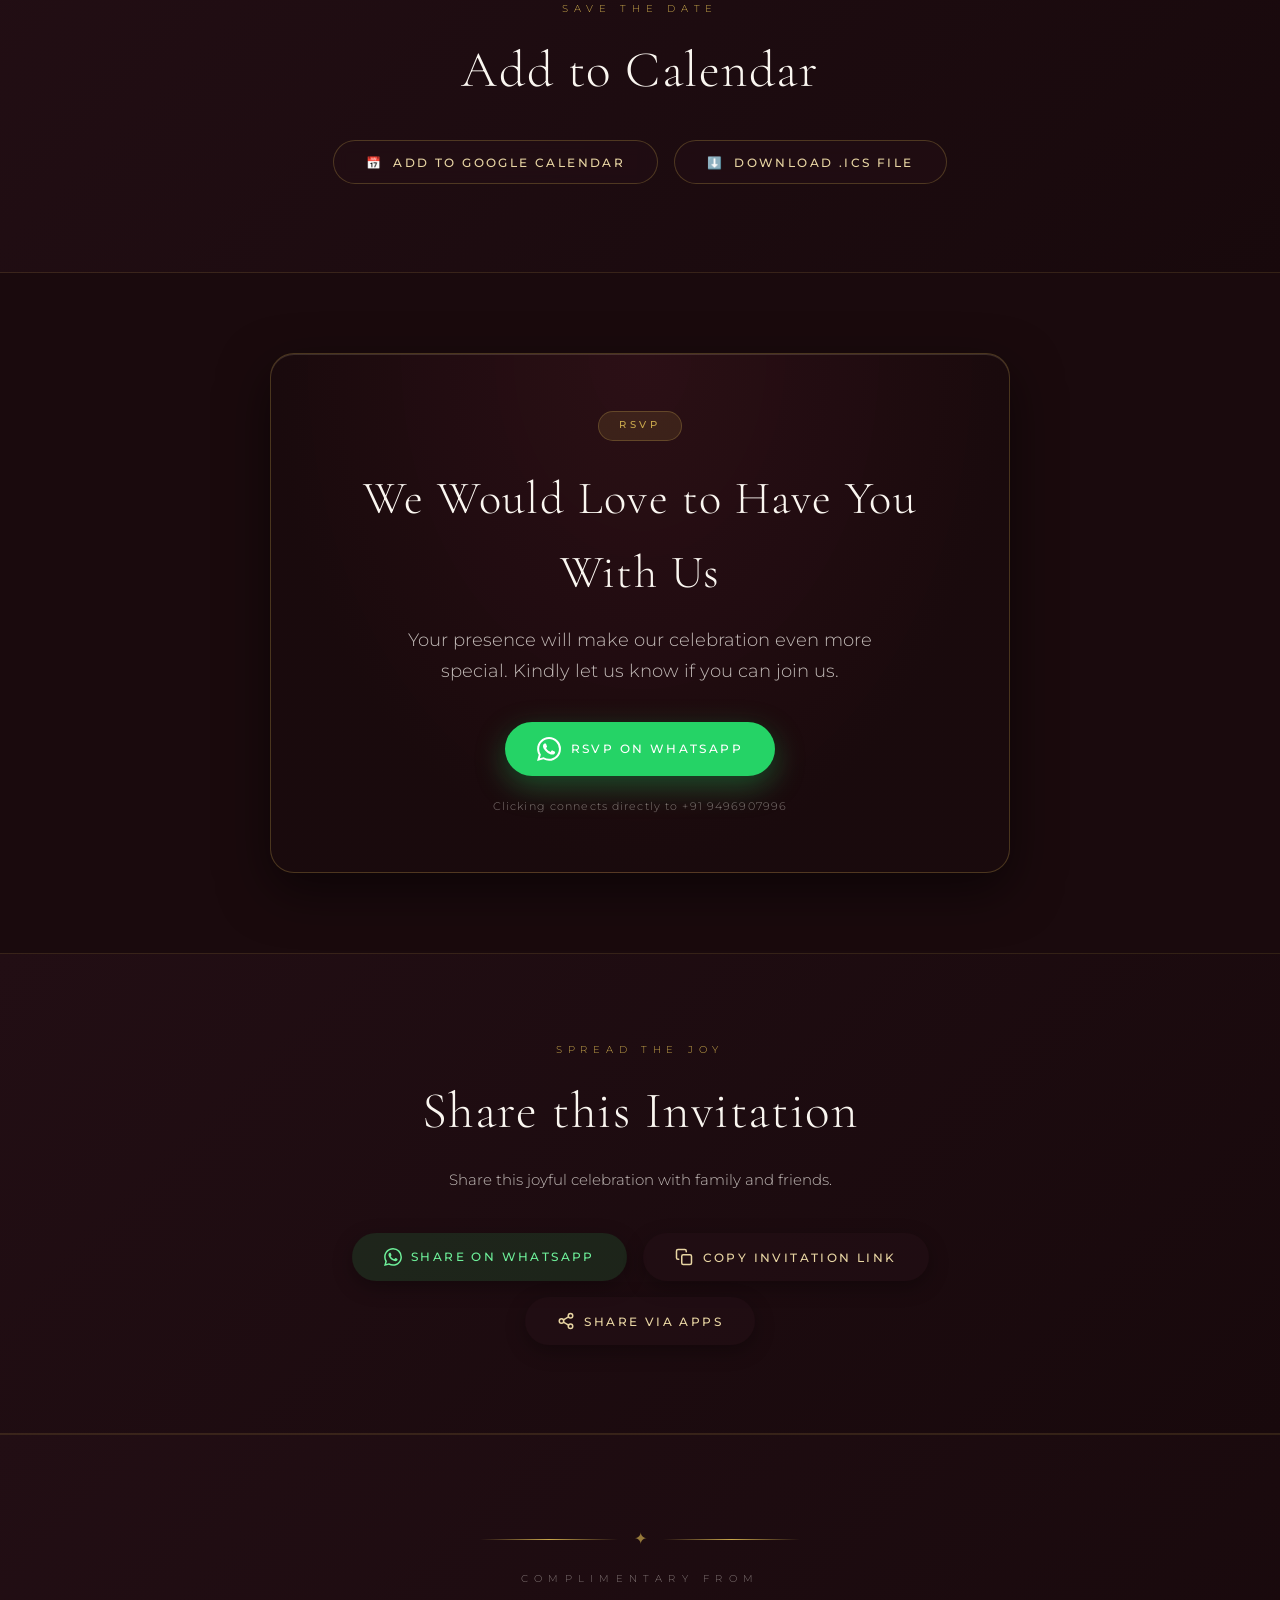
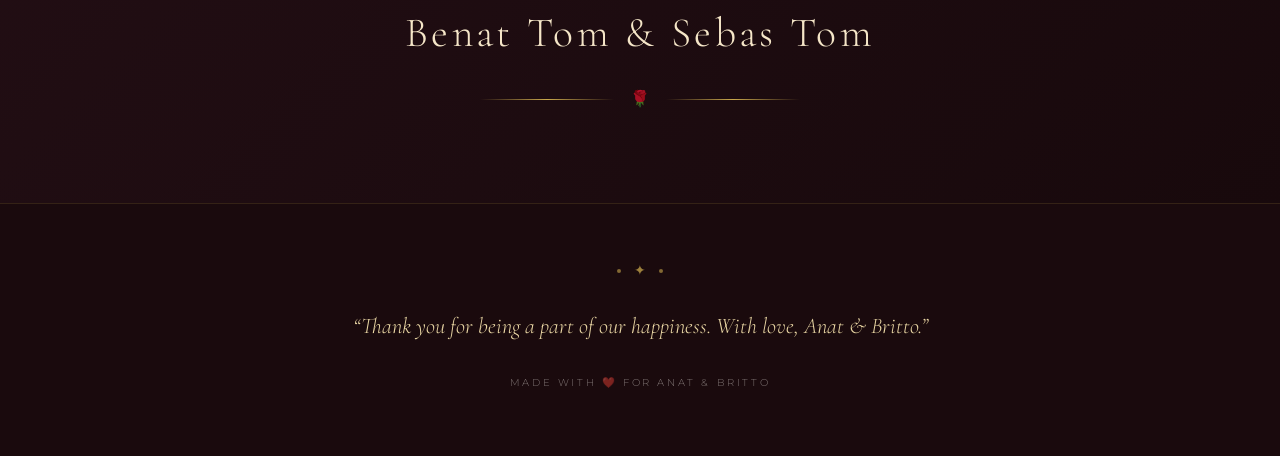
==== commit 8e4b64eb: "Add bride and groom portrait photos and og-image" ====
--- a/index.html
+++ b/index.html
@@ -33,7 +33,7 @@
     rel="stylesheet" />
 
   <!-- Styles (with cache-busting version) -->
-  <link rel="stylesheet" href="assets/css/style.css?v=4" />
+  <link rel="stylesheet" href="assets/css/style.css?v=6" />
 </head>
 
 <body>
@@ -602,8 +602,8 @@
   </footer>
 
   <!-- Scripts (with cache-busting version) -->
-  <script src="assets/js/config.js?v=5"></script>
-  <script src="assets/js/main.js?v=5"></script>
+  <script src="assets/js/config.js?v=6"></script>
+  <script src="assets/js/main.js?v=6"></script>
 
 </body>
 
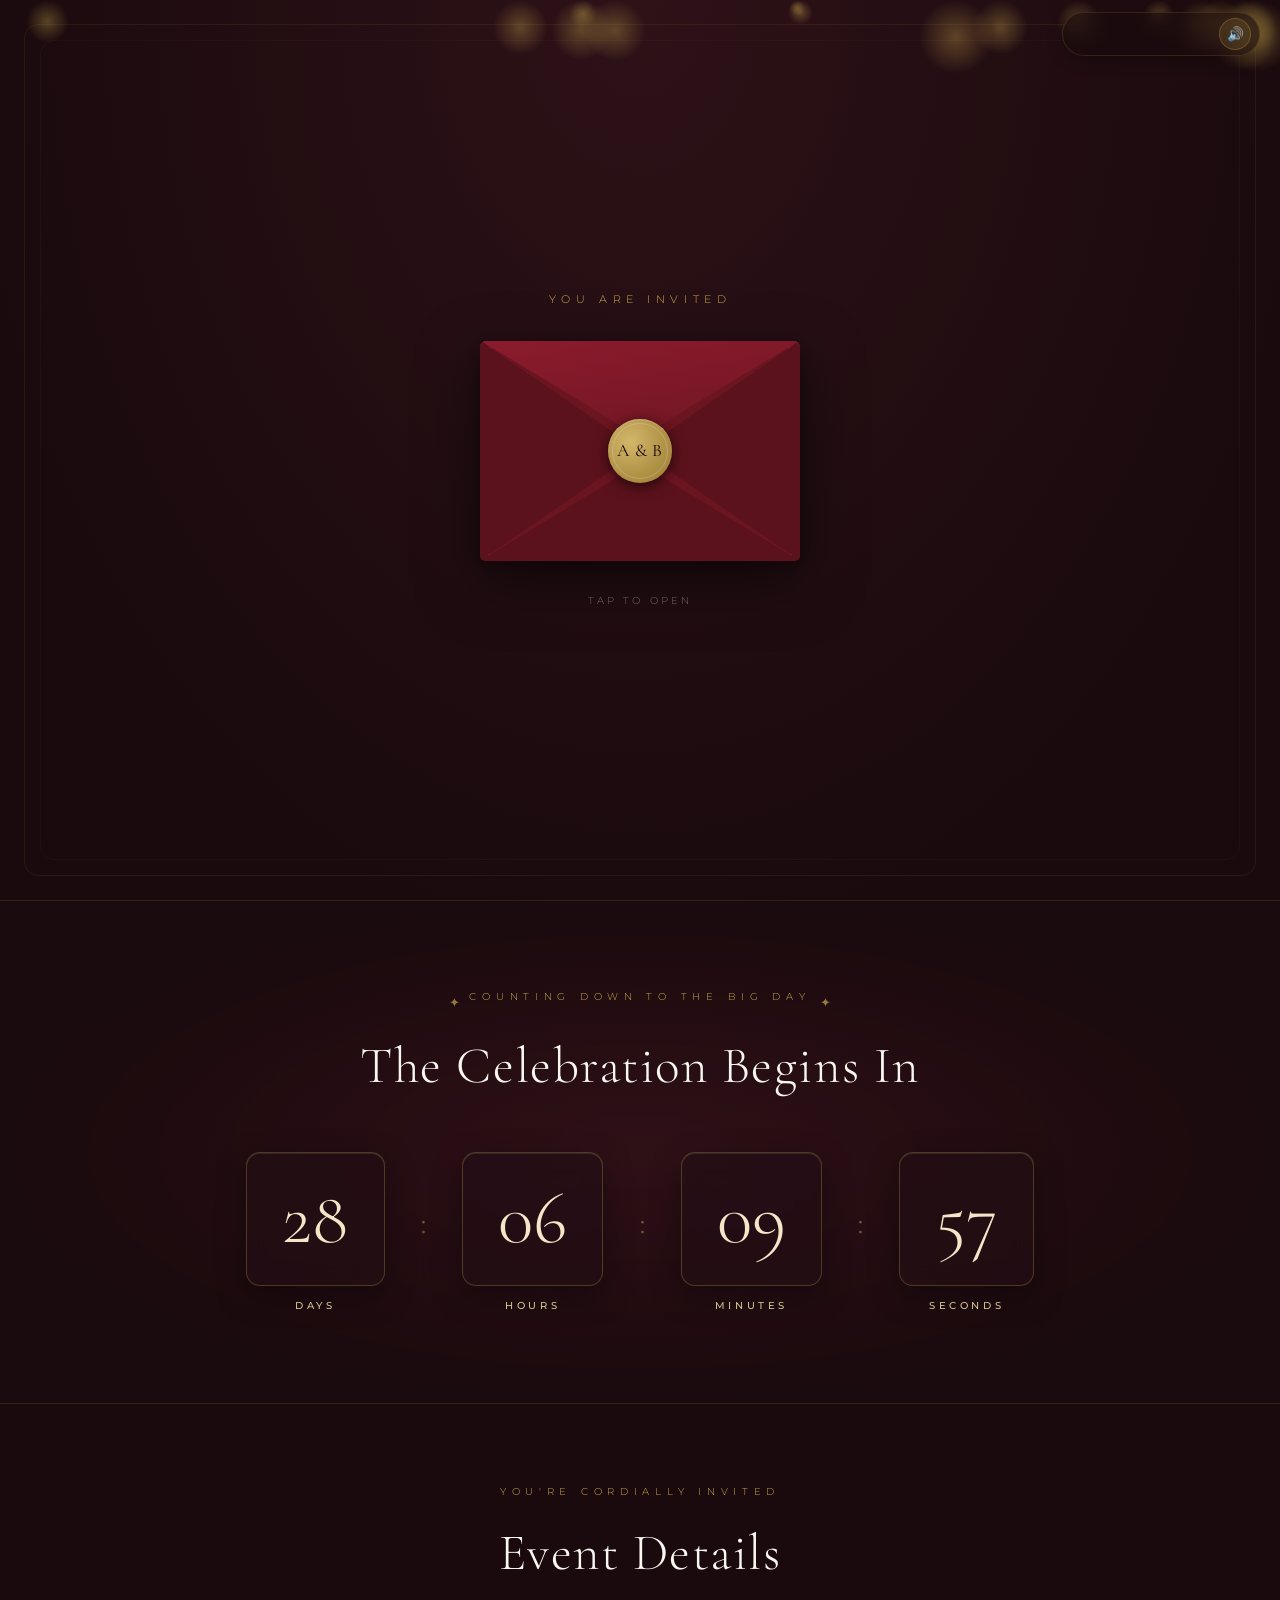
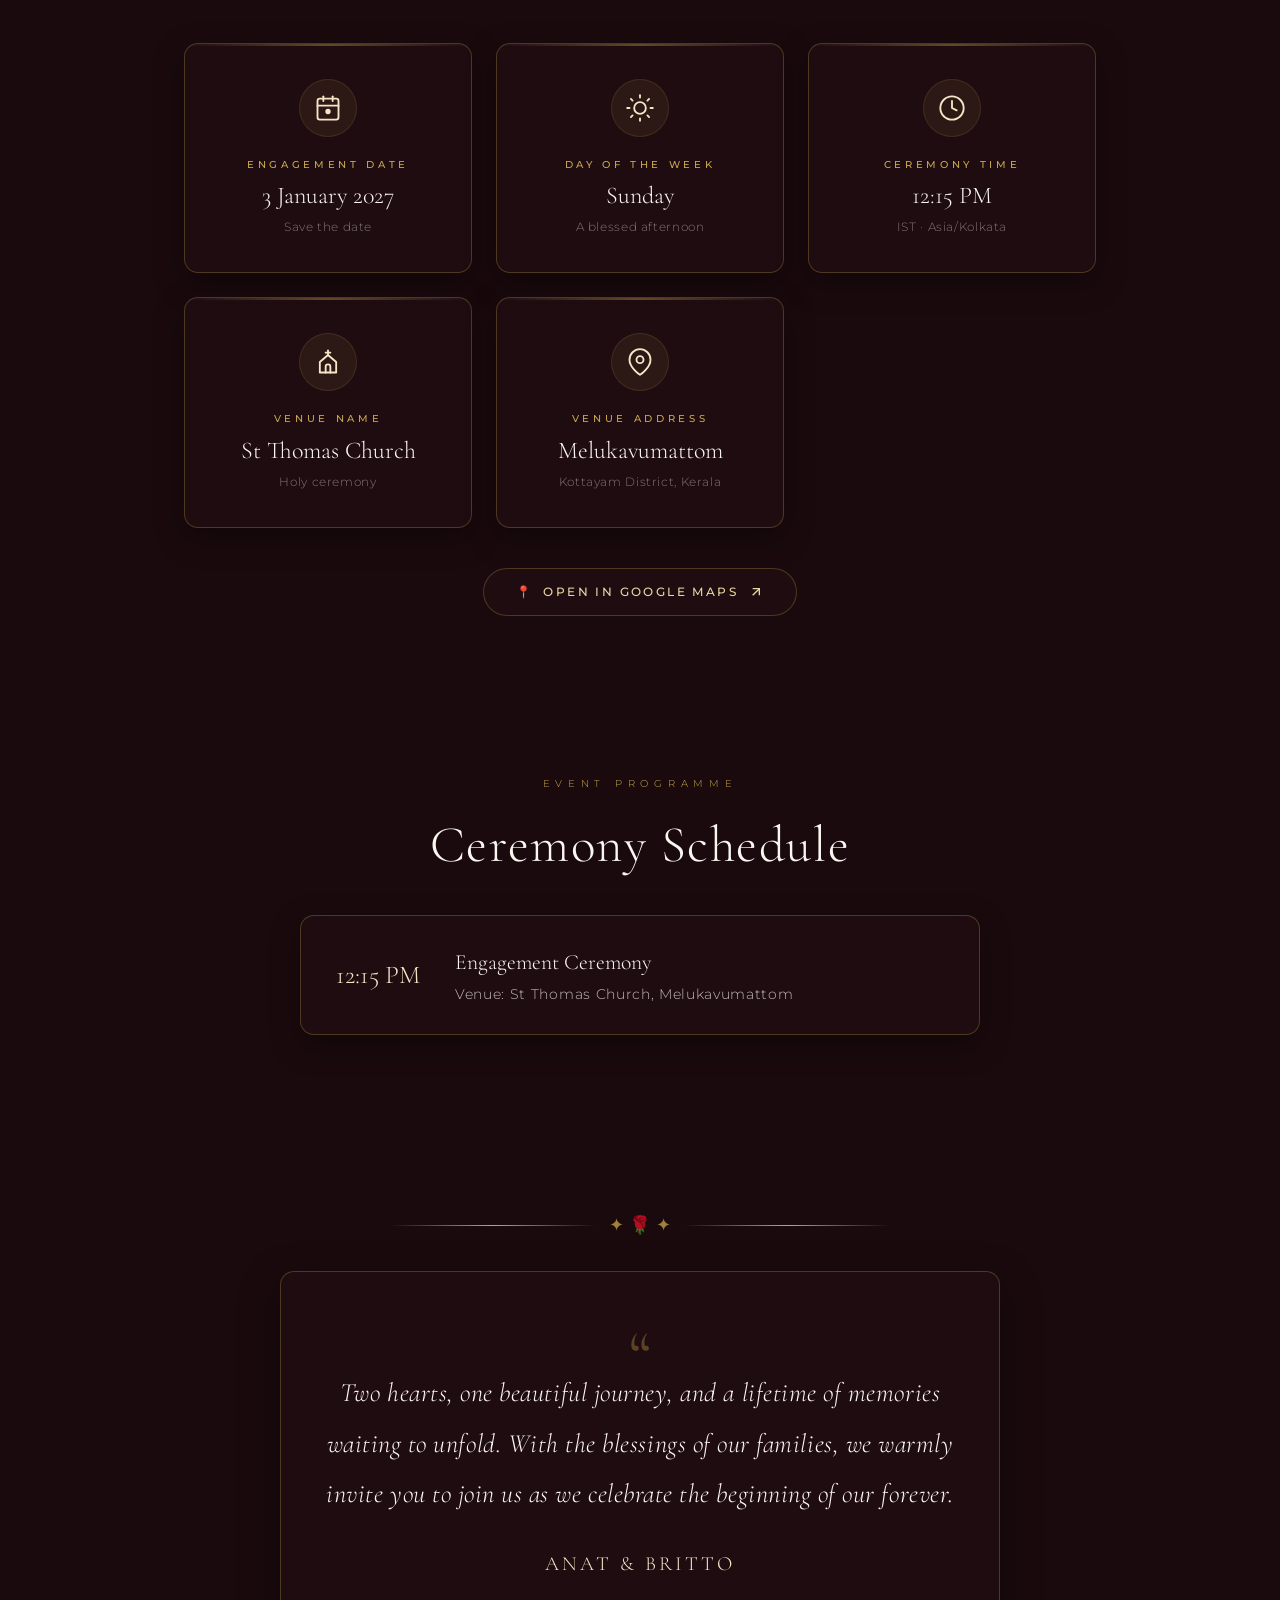
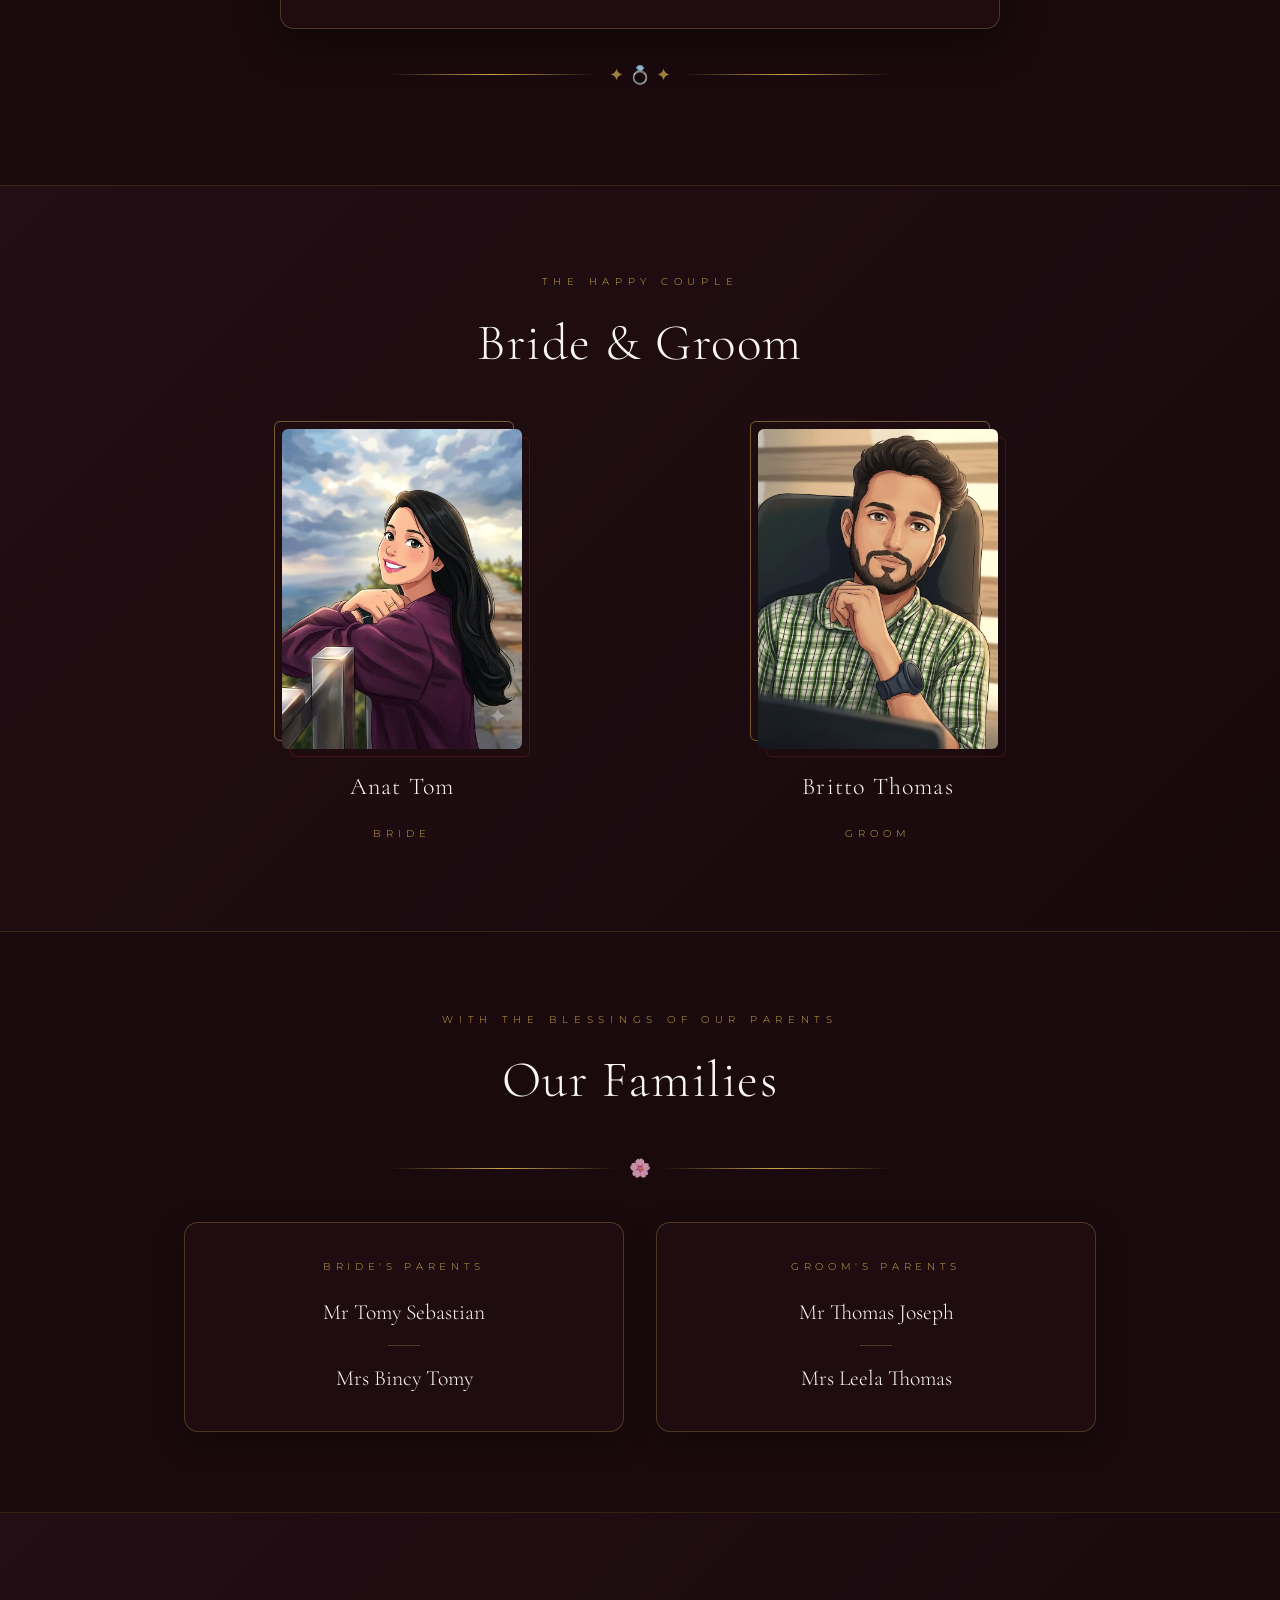
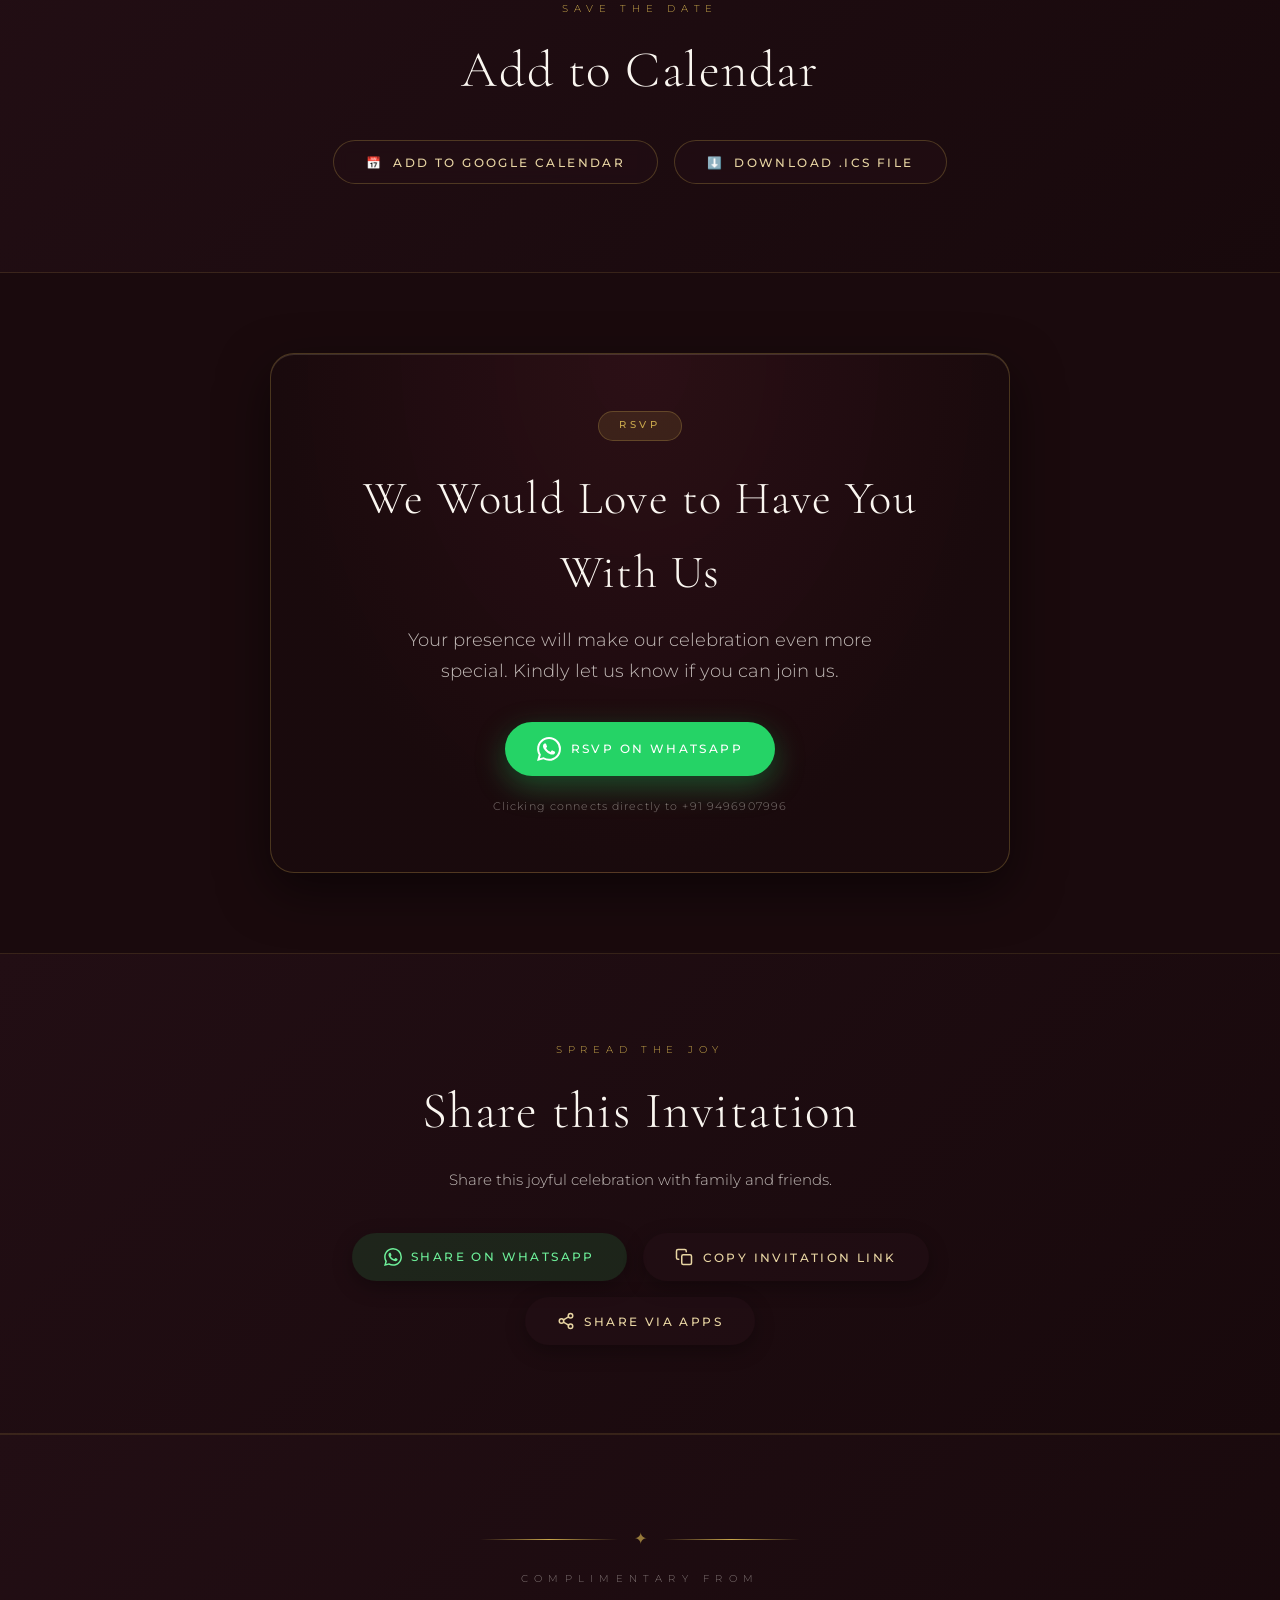
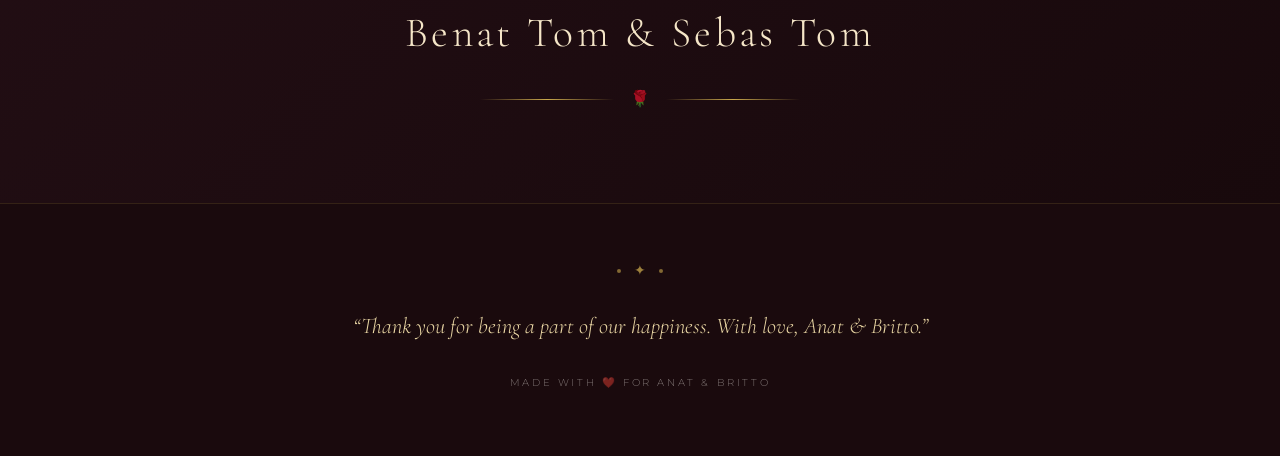
==== commit 058db919: "Fix image caching: add v=2 cache busters for couple portraits" ====
--- a/index.html
+++ b/index.html
@@ -16,7 +16,7 @@
   <meta property="og:description"
     content="Join us to celebrate the engagement of Anat Tom &amp; Britto Thomas on 3 January 2027 at St Thomas Church, Melukavumattom." />
   <meta property="og:type" content="website" />
-  <meta property="og:image" content="assets/images/og-image.jpg" />
+  <meta property="og:image" content="assets/images/og-image.jpg?v=2" />
   <meta property="og:url" content="https://sebastomvettathu.github.io/engagement-invite/" />
 
   <!-- Twitter Card -->
@@ -372,7 +372,7 @@
         <!-- Bride -->
         <div class="portrait-frame reveal-left">
           <div class="portrait-img-wrapper">
-            <img id="bride-portrait" class="portrait-img" src="assets/images/bride.jpg" alt="Anat Tom — Bride"
+            <img id="bride-portrait" class="portrait-img" src="assets/images/bride.jpg?v=2" alt="Anat Tom — Bride"
               loading="lazy" decoding="async" />
             <div id="bride-placeholder" class="portrait-placeholder" style="display:none;"
               aria-label="Bride photo placeholder">
@@ -388,7 +388,7 @@
         <!-- Groom -->
         <div class="portrait-frame reveal-right">
           <div class="portrait-img-wrapper">
-            <img id="groom-portrait" class="portrait-img" src="assets/images/groom.jpg" alt="Britto Thomas — Groom"
+            <img id="groom-portrait" class="portrait-img" src="assets/images/groom.jpg?v=2" alt="Britto Thomas — Groom"
               loading="lazy" decoding="async" />
             <div id="groom-placeholder" class="portrait-placeholder" style="display:none;"
               aria-label="Groom photo placeholder">
@@ -602,8 +602,8 @@
   </footer>
 
   <!-- Scripts (with cache-busting version) -->
-  <script src="assets/js/config.js?v=6"></script>
-  <script src="assets/js/main.js?v=6"></script>
+  <script src="assets/js/config.js?v=7"></script>
+  <script src="assets/js/main.js?v=7"></script>
 
 </body>
 
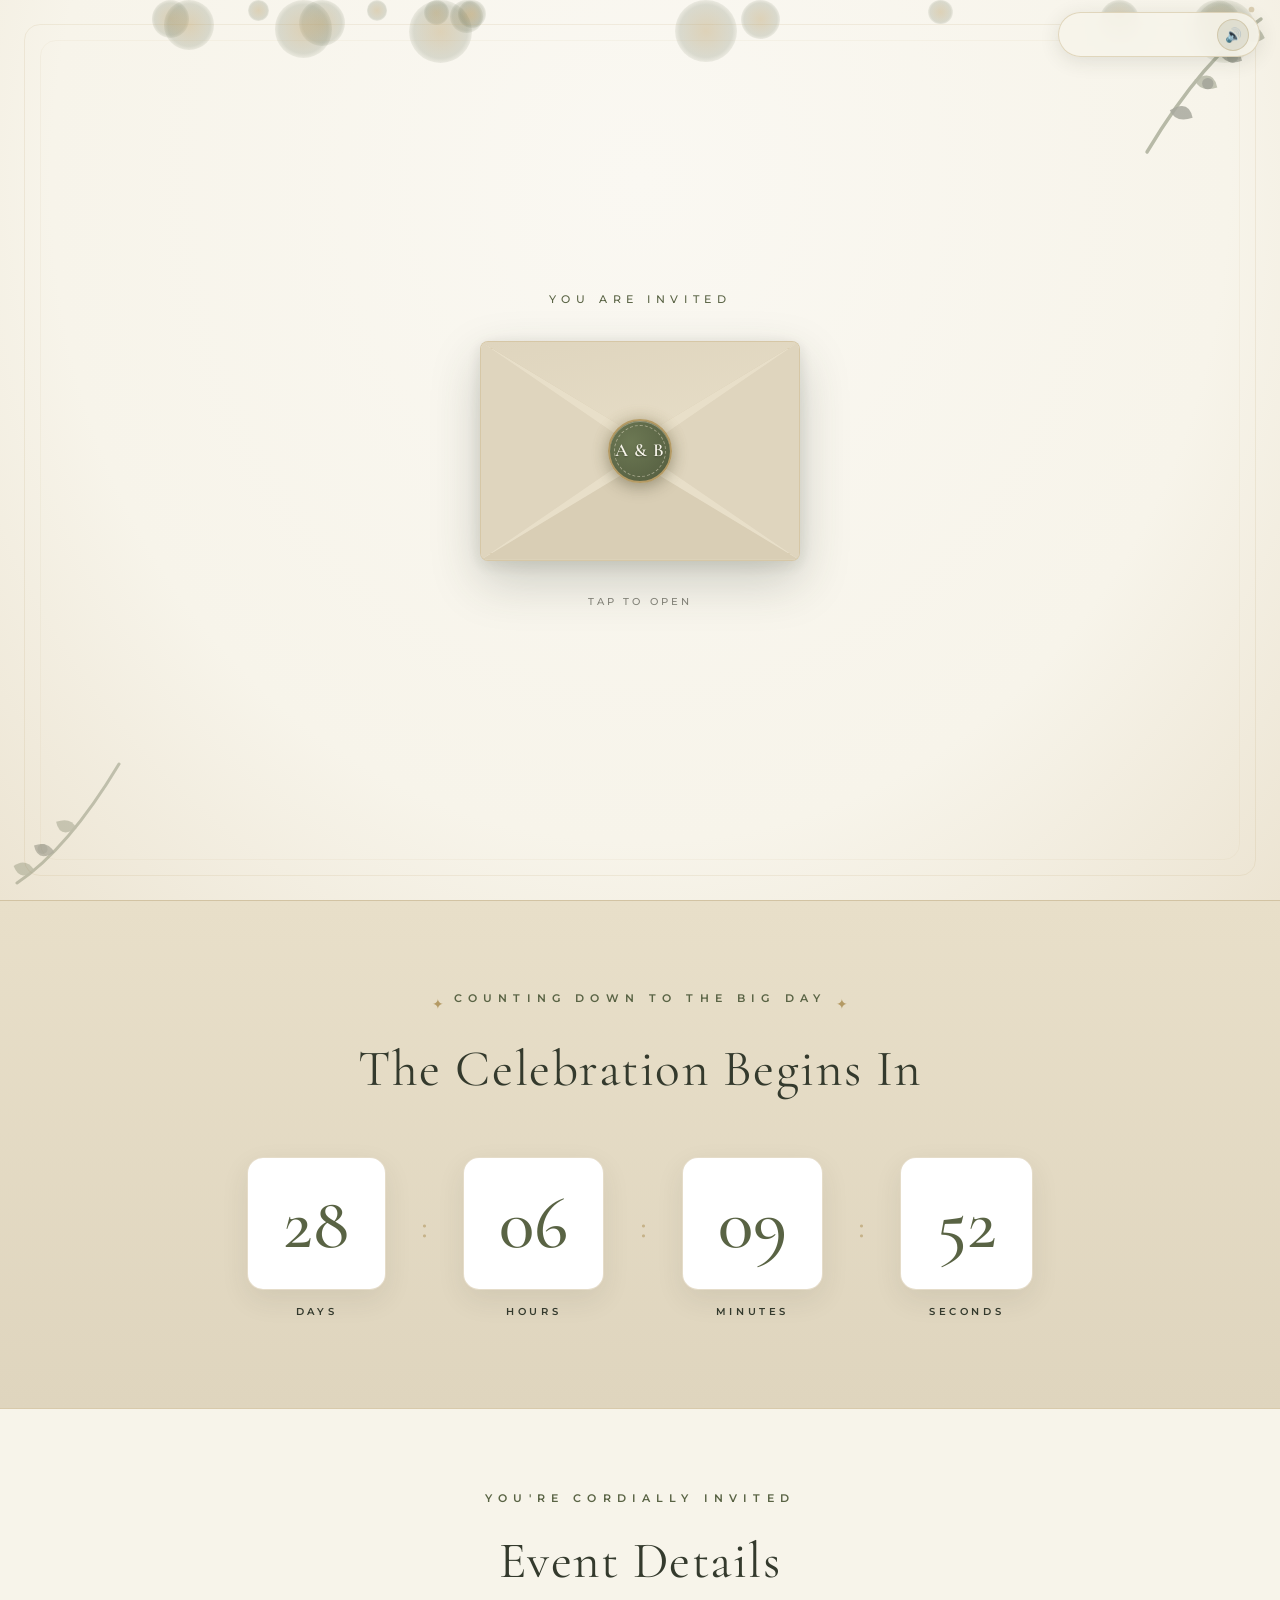
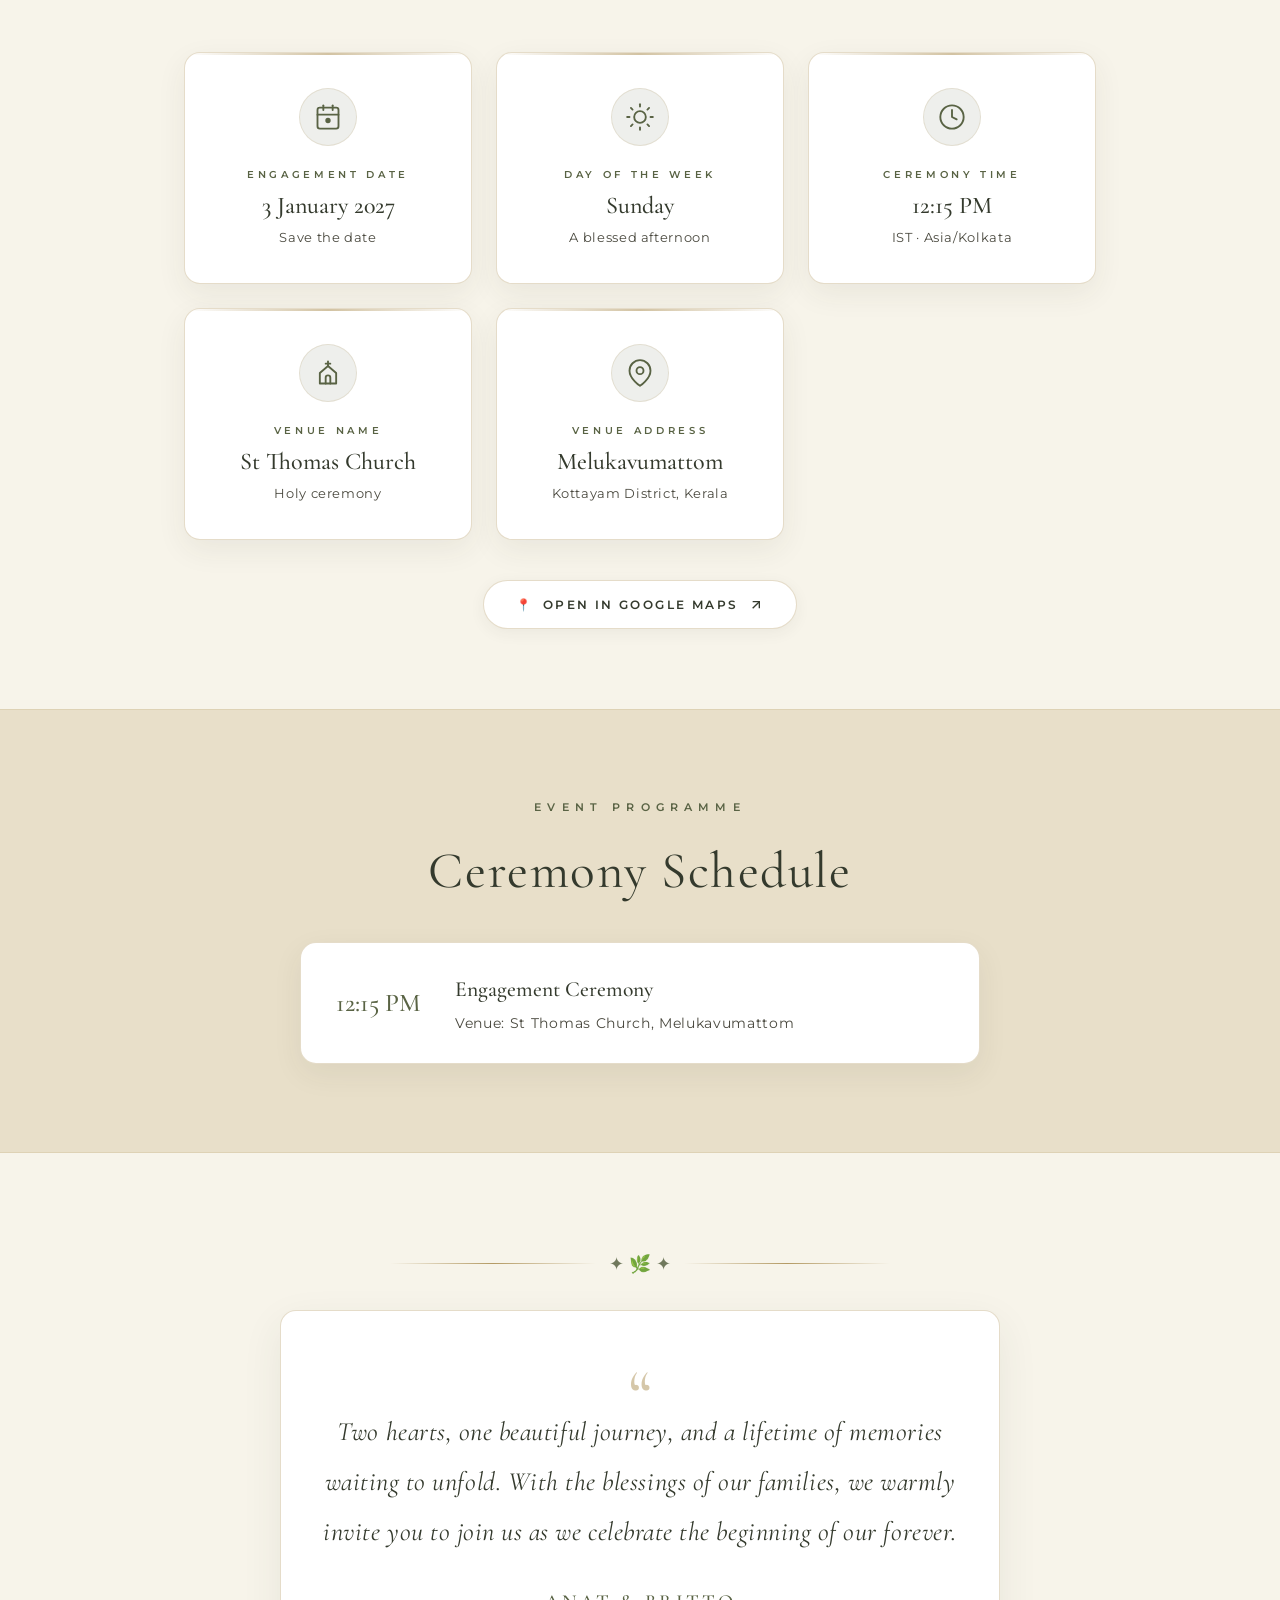
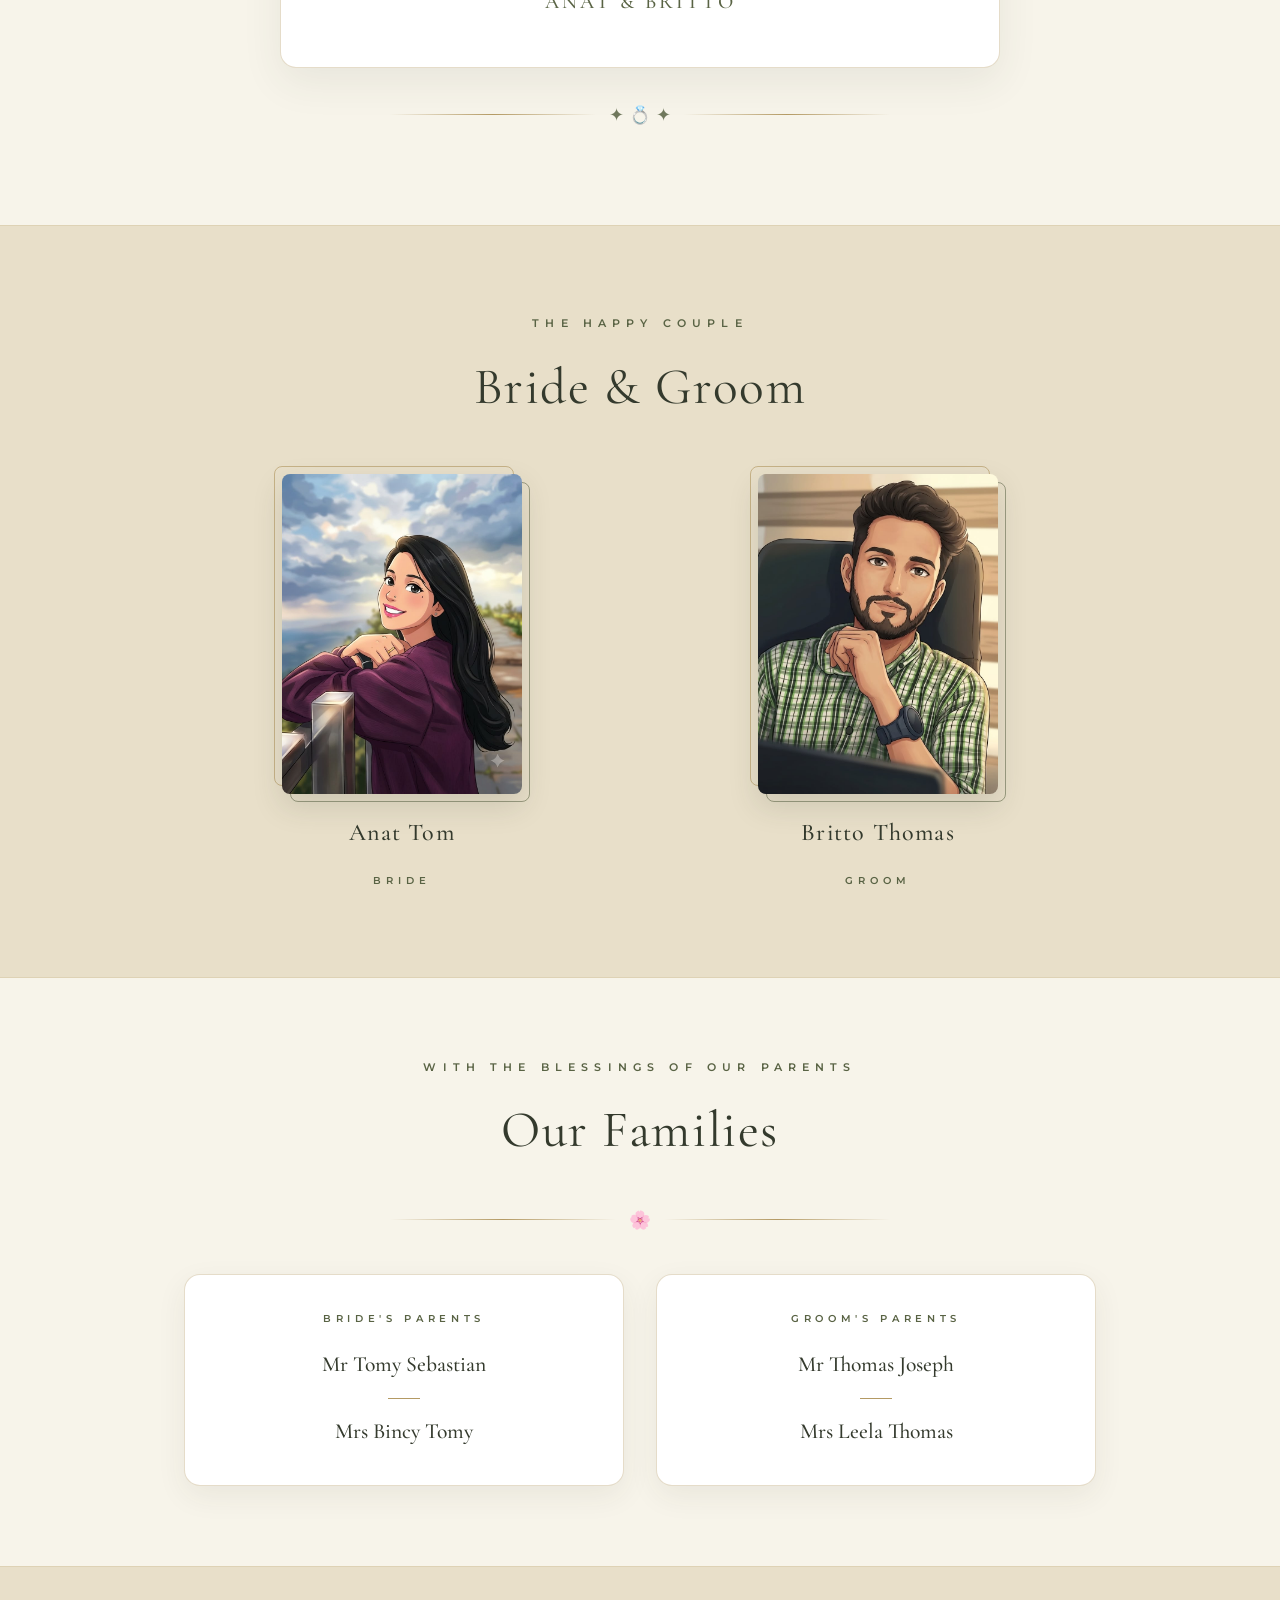
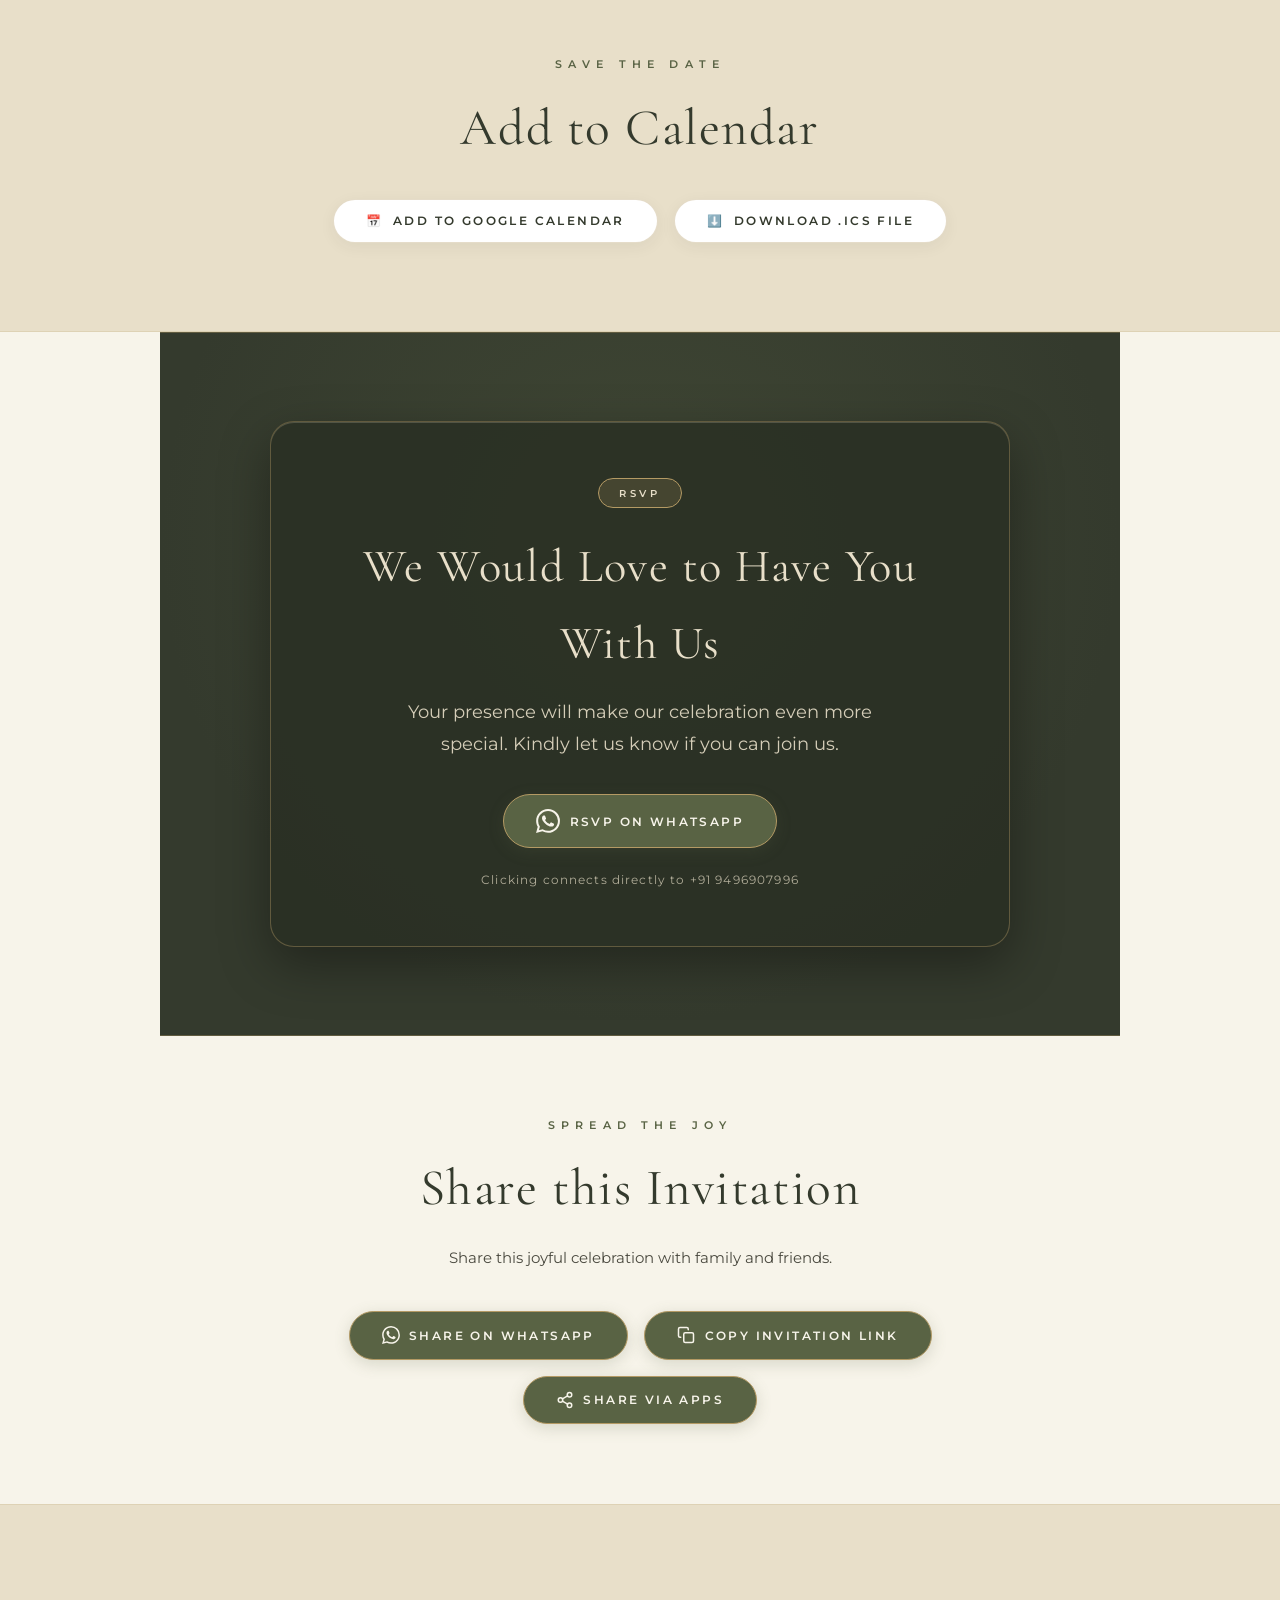
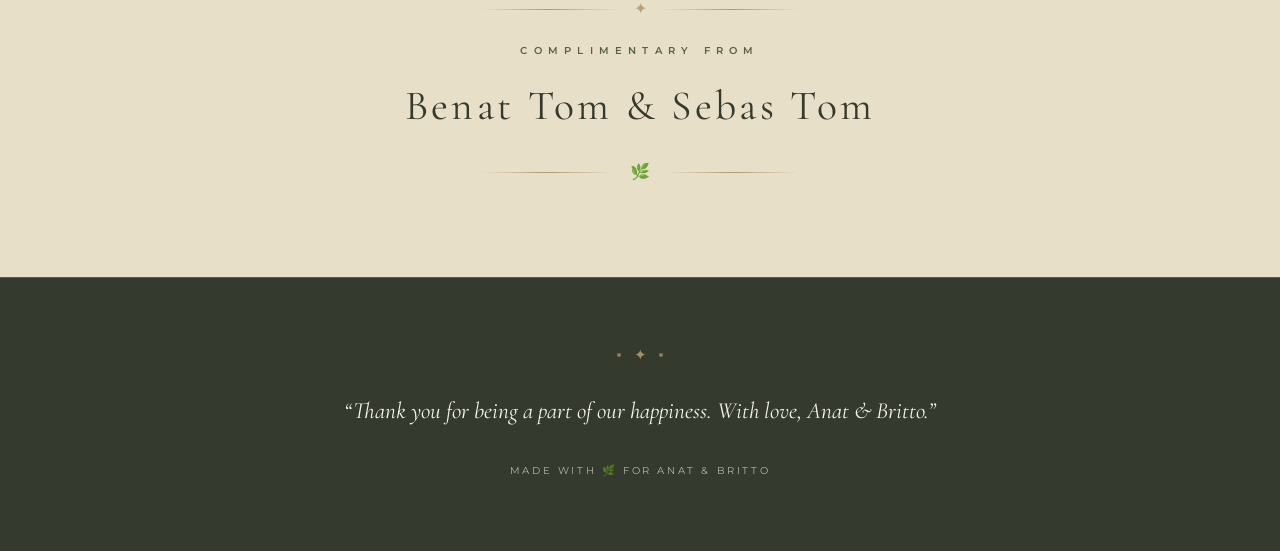
==== commit 5e1556df: "Redesign complete colour theme: Olive Green + Warm Beige luxury wedding aesthetic" ====
--- a/index.html
+++ b/index.html
@@ -24,6 +24,7 @@
   <meta name="twitter:title" content="Anat Tom &amp; Britto Thomas — Engagement Invitation" />
   <meta name="twitter:description"
     content="Join us to celebrate the engagement of Anat Tom &amp; Britto Thomas on 3 January 2027 at St Thomas Church, Melukavumattom." />
+  <meta name="theme-color" content="#596344" />
 
   <!-- Fonts: Cormorant Garamond (serif) + Montserrat (sans) -->
   <link rel="preconnect" href="https://fonts.googleapis.com" />
@@ -33,7 +34,7 @@
     rel="stylesheet" />
 
   <!-- Styles (with cache-busting version) -->
-  <link rel="stylesheet" href="assets/css/style.css?v=6" />
+  <link rel="stylesheet" href="assets/css/style.css?v=8" />
 </head>
 
 <body>
@@ -62,6 +63,26 @@
 
     <div class="particles particles-host" aria-hidden="true"></div>
     <div class="env-bg-ornament" aria-hidden="true"></div>
+
+    <!-- Botanical Olive Sprig Illustrations -->
+    <svg class="botanical-branch-tr" viewBox="0 0 100 100" fill="none" aria-hidden="true">
+      <path d="M90,10 Q60,30 30,80" stroke="var(--primary-olive)" stroke-width="1.8" stroke-linecap="round"/>
+      <path d="M80,18 Q88,10 92,20 Q85,25 80,18 Z" fill="var(--primary-olive)" opacity="0.85"/>
+      <path d="M68,28 Q78,22 80,32 Q72,35 68,28 Z" fill="var(--forest-green)" opacity="0.85"/>
+      <path d="M55,42 Q65,36 67,46 Q58,49 55,42 Z" fill="var(--primary-olive)" opacity="0.85"/>
+      <path d="M42,58 Q52,52 54,62 Q45,65 42,58 Z" fill="var(--forest-green)" opacity="0.85"/>
+      <circle cx="75" cy="30" r="3" fill="var(--forest-green)"/>
+      <circle cx="62" cy="44" r="3" fill="var(--forest-green)"/>
+      <circle cx="85" cy="5" r="1.5" fill="var(--antique-gold)"/>
+      <circle cx="60" cy="15" r="1.2" fill="var(--antique-gold)"/>
+    </svg>
+    <svg class="botanical-branch-bl" viewBox="0 0 100 100" fill="none" aria-hidden="true">
+      <path d="M90,10 Q60,30 30,80" stroke="var(--primary-olive)" stroke-width="1.8" stroke-linecap="round"/>
+      <path d="M80,18 Q88,10 92,20 Q85,25 80,18 Z" fill="var(--primary-olive)" opacity="0.85"/>
+      <path d="M68,28 Q78,22 80,32 Q72,35 68,28 Z" fill="var(--forest-green)" opacity="0.85"/>
+      <path d="M55,42 Q65,36 67,46 Q58,49 55,42 Z" fill="var(--primary-olive)" opacity="0.85"/>
+      <circle cx="75" cy="30" r="3" fill="var(--forest-green)"/>
+    </svg>
 
     <div id="envelope-wrapper">
 
@@ -103,6 +124,25 @@
   <main id="main-invitation" class="hidden" aria-label="Engagement invitation">
 
     <div class="particles particles-host" aria-hidden="true"></div>
+
+    <!-- Botanical Olive Sprig Illustrations -->
+    <svg class="botanical-branch-tr" viewBox="0 0 100 100" fill="none" aria-hidden="true">
+      <path d="M90,10 Q60,30 30,80" stroke="var(--primary-olive)" stroke-width="1.8" stroke-linecap="round"/>
+      <path d="M80,18 Q88,10 92,20 Q85,25 80,18 Z" fill="var(--primary-olive)" opacity="0.85"/>
+      <path d="M68,28 Q78,22 80,32 Q72,35 68,28 Z" fill="var(--forest-green)" opacity="0.85"/>
+      <path d="M55,42 Q65,36 67,46 Q58,49 55,42 Z" fill="var(--primary-olive)" opacity="0.85"/>
+      <path d="M42,58 Q52,52 54,62 Q45,65 42,58 Z" fill="var(--forest-green)" opacity="0.85"/>
+      <circle cx="75" cy="30" r="3" fill="var(--forest-green)"/>
+      <circle cx="62" cy="44" r="3" fill="var(--forest-green)"/>
+      <circle cx="85" cy="5" r="1.5" fill="var(--antique-gold)"/>
+      <circle cx="60" cy="15" r="1.2" fill="var(--antique-gold)"/>
+    </svg>
+    <svg class="botanical-branch-bl" viewBox="0 0 100 100" fill="none" aria-hidden="true">
+      <path d="M90,10 Q60,30 30,80" stroke="var(--primary-olive)" stroke-width="1.8" stroke-linecap="round"/>
+      <path d="M80,18 Q88,10 92,20 Q85,25 80,18 Z" fill="var(--primary-olive)" opacity="0.85"/>
+      <path d="M68,28 Q78,22 80,32 Q72,35 68,28 Z" fill="var(--forest-green)" opacity="0.85"/>
+      <circle cx="75" cy="30" r="3" fill="var(--forest-green)"/>
+    </svg>
 
     <p class="hero-eyebrow">Engagement &middot; 3 January 2027</p>
 
@@ -316,15 +356,17 @@
   <!-- ══════════════════════════════════
        SECTION 5 — EVENT SCHEDULE
        ══════════════════════════════════ -->
-  <section class="section" aria-labelledby="schedule-heading">
-    <p class="section-label reveal">Event Programme</p>
-    <h2 class="section-title reveal" id="schedule-heading">Ceremony Schedule</h2>
-
-    <div class="schedule-item reveal">
-      <div class="schedule-time" aria-label="12:15 PM">12:15 PM</div>
-      <div class="schedule-info">
-        <h3>Engagement Ceremony</h3>
-        <p>Venue: St Thomas Church, Melukavumattom</p>
+  <section class="section-full schedule-section-wrap" aria-labelledby="schedule-heading">
+    <div class="section-inner">
+      <p class="section-label reveal">Event Programme</p>
+      <h2 class="section-title reveal" id="schedule-heading">Ceremony Schedule</h2>
+
+      <div class="schedule-item reveal">
+        <div class="schedule-time" aria-label="12:15 PM">12:15 PM</div>
+        <div class="schedule-info">
+          <h3>Engagement Ceremony</h3>
+          <p>Venue: St Thomas Church, Melukavumattom</p>
+        </div>
       </div>
     </div>
   </section>
@@ -336,7 +378,7 @@
 
     <div class="ornament reveal" aria-hidden="true">
       <div class="ornament-line"></div>
-      <span class="ornament-center">✦ 🌹 ✦</span>
+      <span class="ornament-center">✦ 🌿 ✦</span>
       <div class="ornament-line"></div>
     </div>
 
@@ -506,13 +548,12 @@
   <!-- ══════════════════════════════════
        SECTION 11 — 6. IMPROVED SHARING SECTION (3 OPTIONS)
        ══════════════════════════════════ -->
-  <section class="section-full share-enhanced-section" aria-labelledby="share-heading">
-    <div class="section-inner">
-      <p class="section-label reveal">Spread the joy</p>
-      <h2 class="section-title reveal" id="share-heading">Share this Invitation</h2>
-      <p class="rsvp-body-text reveal">Share this joyful celebration with family and friends.</p>
-
-      <div class="sharing-options-grid reveal">
+  <section class="section share-enhanced-section" aria-labelledby="share-heading">
+    <p class="section-label reveal">Spread the joy</p>
+    <h2 class="section-title reveal" id="share-heading">Share this Invitation</h2>
+    <p class="rsvp-body-text reveal">Share this joyful celebration with family and friends.</p>
+
+    <div class="sharing-options-grid reveal">
 
         <!-- Option 1: WhatsApp Sharing -->
         <a id="wa-share-btn" href="#" class="btn btn-share-option btn-share-whatsapp" target="_blank"
@@ -554,7 +595,6 @@
       <!-- Toast Notification for Copy / Share feedback -->
       <div id="share-toast" class="share-toast" role="status" aria-live="polite"></div>
 
-    </div>
   </section>
 
   <!-- ══════════════════════════════════
@@ -576,7 +616,7 @@
 
     <div class="complimentary-flourish reveal" aria-hidden="true">
       <div class="complimentary-flourish-line"></div>
-      <span class="complimentary-flourish-icon">🌹</span>
+      <span class="complimentary-flourish-icon">🌿</span>
       <div class="complimentary-flourish-line"></div>
     </div>
 
@@ -597,13 +637,13 @@
     </p>
 
     <p class="footer-subtext">
-      Made with ❤️ for Anat &amp; Britto
+      Made with 🌿 for Anat &amp; Britto
     </p>
   </footer>
 
   <!-- Scripts (with cache-busting version) -->
-  <script src="assets/js/config.js?v=7"></script>
-  <script src="assets/js/main.js?v=7"></script>
+  <script src="assets/js/config.js?v=8"></script>
+  <script src="assets/js/main.js?v=8"></script>
 
 </body>
 
--- a/assets/css/style.css
+++ b/assets/css/style.css
@@ -1,47 +1,57 @@
 /* ============================================================
    ENGAGEMENT INVITATION — STYLESHEET
-   Rouge & Ivory Luxury Wedding Aesthetic
+   Premium Olive Green + Warm Beige Luxury Wedding Aesthetic
    ============================================================ */
 
 /* ══════════════════════════════════════════
-   CSS CUSTOM PROPERTIES — Luxury Palette
+   1. CSS CUSTOM PROPERTIES — Olive & Beige Palette
    ══════════════════════════════════════════ */
 :root {
-  --bg-primary:       #1a0a0d;
-  --bg-secondary:     #2d1218;
-  --bg-card:          rgba(139, 27, 45, 0.12);
-  --bg-card-glass:    rgba(35, 14, 20, 0.65);
-  --bg-card-hover:    rgba(50, 18, 26, 0.85);
-  --bg-section:       #220e14;
-  --accent-primary:   #8B1B2D;
-  --accent-secondary: #B22234;
-  --gold:             #C9A84C;
-  --gold-light:       #F5E6C8;
-  --gold-champagne:   #E8D5A3;
-  --gold-dark:        #9A7A2E;
-  --gold-glow:        rgba(201, 168, 76, 0.25);
-  --text-primary:     #FAF6F0;
-  --text-secondary:   rgba(250, 246, 240, 0.75);
-  --text-muted:       rgba(250, 246, 240, 0.45);
-  --border-color:     rgba(201, 168, 76, 0.28);
-  --border-subtle:    rgba(201, 168, 76, 0.15);
-  --border-highlight: rgba(201, 168, 76, 0.6);
-  --envelope-bg:      #6B1521;
-  --seal-bg:          #C9A84C;
-  --hero-gradient:    radial-gradient(ellipse at top, #2d1218 0%, #1a0a0d 75%);
-  --section-gradient: linear-gradient(135deg, #220e14, #18090c);
-
-  --radius-sm:   6px;
-  --radius-md:   14px;
+  /* Exact User-Specified Colors */
+  --primary-olive:    #596344;
+  --warm-beige:       #E8DFC9;
+  --soft-ivory:       #F7F4EA;
+  --antique-gold:     #B49A64;
+  --forest-green:     #343A2D;
+  --body-text:        #4A493F;
+
+  /* Semantic Theme Mappings */
+  --bg-primary:       var(--soft-ivory);
+  --bg-secondary:     var(--warm-beige);
+  --bg-card:          #FFFFFF;
+  --bg-card-glass:    rgba(255, 255, 255, 0.92);
+  --bg-card-hover:    #FFFFFF;
+  --bg-section:       var(--warm-beige);
+  --accent-primary:   var(--primary-olive);
+  --accent-secondary: var(--forest-green);
+  --gold:             var(--antique-gold);
+  --gold-light:       #D6C49B;
+  --gold-champagne:   #C4AF80;
+  --gold-dark:        #8C7443;
+  --gold-glow:        rgba(180, 154, 100, 0.22);
+  --text-primary:     var(--forest-green);
+  --text-secondary:   var(--body-text);
+  --text-muted:       rgba(74, 73, 63, 0.65);
+  --border-color:     rgba(180, 154, 100, 0.35);
+  --border-subtle:    rgba(180, 154, 100, 0.20);
+  --border-highlight: rgba(180, 154, 100, 0.75);
+  --envelope-bg:      var(--warm-beige);
+  --seal-bg:          var(--primary-olive);
+  --hero-gradient:    radial-gradient(ellipse at 50% 20%, #FAF8F2 0%, #F7F4EA 65%, #ECE4D2 100%);
+  --section-gradient: linear-gradient(180deg, #E8DFC9 0%, #DFD5BD 100%);
+
+  --radius-sm:   8px;
+  --radius-md:   16px;
   --radius-lg:   24px;
   --radius-pill: 100px;
-  --shadow-gold: 0 8px 32px rgba(201, 168, 76, 0.2);
-  --shadow-card: 0 12px 36px rgba(0, 0, 0, 0.45);
+  --shadow-gold: 0 8px 32px rgba(180, 154, 100, 0.18);
+  --shadow-card: 0 12px 36px rgba(52, 58, 45, 0.08);
+  --shadow-subtle: 0 4px 20px rgba(52, 58, 45, 0.05);
   --transition-fast: 0.2s cubic-bezier(0.4, 0, 0.2, 1);
   --transition-med:  0.35s cubic-bezier(0.4, 0, 0.2, 1);
   --transition-slow: 0.7s cubic-bezier(0.4, 0, 0.2, 1);
   --font-serif: 'Cormorant Garamond', Georgia, serif;
-  --font-sans:  'Montserrat', sans-serif;
+  --font-sans:  'Montserrat', 'Lato', -apple-system, sans-serif;
 }
 
 /* ══════════════════════════════════════════
@@ -53,11 +63,11 @@
 
 body {
   background: var(--bg-primary);
-  color: var(--text-primary);
+  color: var(--text-secondary);
   font-family: var(--font-sans);
-  font-weight: 300;
+  font-weight: 400;
   overflow-x: hidden;
-  line-height: 1.6;
+  line-height: 1.65;
   -webkit-font-smoothing: antialiased;
 }
 
@@ -72,8 +82,8 @@
   position: absolute;
   top: -100%;
   left: 1rem;
-  background: var(--gold);
-  color: var(--bg-primary);
+  background: var(--primary-olive);
+  color: var(--soft-ivory);
   padding: 0.5rem 1rem;
   border-radius: var(--radius-sm);
   font-size: 0.8rem;
@@ -101,31 +111,31 @@
   display: flex;
   align-items: center;
   gap: 0.6rem;
-  background: rgba(26, 10, 13, 0.65);
-  backdrop-filter: blur(10px);
-  -webkit-backdrop-filter: blur(10px);
-  padding: 0.3rem 0.5rem 0.3rem 0.8rem;
+  background: rgba(247, 244, 234, 0.90);
+  backdrop-filter: blur(12px);
+  -webkit-backdrop-filter: blur(12px);
+  padding: 0.35rem 0.6rem 0.35rem 0.9rem;
   border-radius: var(--radius-pill);
-  border: 1px solid var(--border-subtle);
-  box-shadow: 0 4px 16px rgba(0,0,0,0.3);
+  border: 1px solid var(--border-color);
+  box-shadow: 0 4px 20px rgba(52, 58, 45, 0.12);
 }
 
 .now-playing {
   font-size: 0.65rem;
   letter-spacing: 0.12em;
-  color: var(--gold-champagne);
+  color: var(--primary-olive);
   opacity: 0;
   transition: opacity var(--transition-fast);
   white-space: nowrap;
   font-family: var(--font-sans);
-  font-weight: 400;
+  font-weight: 500;
 }
 .now-playing.visible { opacity: 1; }
 
 .music-btn {
-  background: rgba(201, 168, 76, 0.12);
+  background: rgba(89, 99, 68, 0.12);
   border: 1px solid var(--border-color);
-  color: var(--gold-champagne);
+  color: var(--primary-olive);
   width: 32px;
   height: 32px;
   border-radius: 50%;
@@ -136,15 +146,15 @@
   transition: all var(--transition-fast);
 }
 .music-btn:hover, .music-btn:focus-visible {
-  border-color: var(--gold);
-  color: var(--gold);
-  background: rgba(201, 168, 76, 0.22);
+  border-color: var(--antique-gold);
+  color: var(--soft-ivory);
+  background: var(--primary-olive);
   transform: scale(1.06);
 }
-.music-btn:focus-visible { outline: 2px solid var(--gold); outline-offset: 2px; }
-
-/* ══════════════════════════════════════════
-   ENVELOPE SECTION
+.music-btn:focus-visible { outline: 2px solid var(--antique-gold); outline-offset: 2px; }
+
+/* ══════════════════════════════════════════
+   ENVELOPE SECTION (Soft Ivory + Beige Accents)
    ══════════════════════════════════════════ */
 #envelope-section {
   min-height: 100vh;
@@ -170,7 +180,7 @@
   top: 1.5rem; left: 1.5rem; right: 1.5rem; bottom: 1.5rem;
   border: 1px solid var(--border-subtle);
   border-radius: var(--radius-md);
-  opacity: 0.6;
+  opacity: 0.7;
 }
 .env-bg-ornament::after {
   content: '';
@@ -178,7 +188,7 @@
   top: 2.5rem; left: 2.5rem; right: 2.5rem; bottom: 2.5rem;
   border: 1px solid var(--border-subtle);
   border-radius: var(--radius-md);
-  opacity: 0.3;
+  opacity: 0.35;
 }
 
 #envelope-wrapper {
@@ -187,6 +197,7 @@
   flex-direction: column;
   align-items: center;
   gap: 2rem;
+  z-index: 2;
 }
 
 .env-pretext {
@@ -197,10 +208,11 @@
   font-size: 0.7rem;
   letter-spacing: 0.5em;
   text-transform: uppercase;
-  color: var(--gold);
-}
-
-/* Envelope */
+  color: var(--primary-olive);
+  font-weight: 500;
+}
+
+/* Envelope (Beige Body + Olive Green Seal + Gold Detailing) */
 #envelope {
   position: relative;
   width: min(320px, 85vw);
@@ -210,17 +222,18 @@
   animation: fadeUp 1s ease 0.5s both;
 }
 #envelope:focus-visible .envelope-body {
-  outline: 3px solid var(--gold);
+  outline: 3px solid var(--antique-gold);
   outline-offset: 4px;
 }
 
 .envelope-body {
   position: absolute;
   inset: 0;
-  background: var(--envelope-bg);
+  background: var(--warm-beige);
   border-radius: var(--radius-sm);
-  box-shadow: 0 20px 60px rgba(0,0,0,0.5), 0 4px 16px rgba(0,0,0,0.3),
-              inset 0 1px 0 rgba(255,255,255,0.07);
+  box-shadow: 0 20px 50px rgba(52, 58, 45, 0.22), 0 4px 16px rgba(52, 58, 45, 0.12),
+              inset 0 1px 0 rgba(255,255,255,0.6);
+  border: 1px solid rgba(180, 154, 100, 0.35);
   transition: transform var(--transition-med), box-shadow var(--transition-med);
   overflow: hidden;
 }
@@ -228,7 +241,7 @@
   content: '';
   position: absolute;
   inset: 6px;
-  border: 1px solid rgba(201,168,76,0.2);
+  border: 1px solid rgba(180, 154, 100, 0.25);
   border-radius: 2px;
   pointer-events: none;
 }
@@ -237,99 +250,99 @@
   position: absolute;
   top: 0; left: 0; right: 0;
   height: 55%;
-  background: linear-gradient(170deg, var(--accent-primary) 0%, var(--envelope-bg) 100%);
+  background: linear-gradient(170deg, #DFD5BE 0%, #E8DFC9 100%);
   clip-path: polygon(0 0, 100% 0, 50% 80%, 0 0);
   transform-origin: top center;
   transition: transform 0.6s cubic-bezier(0.4, 0, 0.2, 1);
   z-index: 3;
+  box-shadow: 0 4px 12px rgba(52, 58, 45, 0.08);
 }
 .envelope-flap-back {
   position: absolute;
   top: 0; left: 0; right: 0;
   height: 55%;
-  background: linear-gradient(170deg, color-mix(in srgb, var(--envelope-bg) 60%, black) 0%, var(--envelope-bg) 100%);
+  background: linear-gradient(170deg, #D4C7AB 0%, #DDD2BA 100%);
   clip-path: polygon(0 0, 100% 0, 50% 80%, 0 0);
   z-index: 1;
 }
 .envelope-left-flap {
   position: absolute;
   top: 0; left: 0; bottom: 0; right: 50%;
-  background: color-mix(in srgb, var(--envelope-bg) 85%, black);
+  background: #DFD5BE;
   clip-path: polygon(0 0, 100% 50%, 0 100%);
 }
 .envelope-right-flap {
   position: absolute;
   top: 0; right: 0; bottom: 0; left: 50%;
-  background: color-mix(in srgb, var(--envelope-bg) 85%, black);
+  background: #DFD5BE;
   clip-path: polygon(0 50%, 100% 0, 100% 100%);
 }
 .envelope-bottom-flap {
   position: absolute;
   bottom: 0; left: 0; right: 0;
   height: 55%;
-  background: color-mix(in srgb, var(--envelope-bg) 85%, black);
+  background: #D9CEB5;
   clip-path: polygon(0 100%, 100% 100%, 50% 20%);
   z-index: 2;
 }
 
-/* Wax Seal */
+/* Olive Green Wax Seal with Antique Gold Detailing */
 .wax-seal {
   position: absolute;
   top: 50%; left: 50%;
   transform: translate(-50%, -50%);
   width: 64px; height: 64px;
-  background: radial-gradient(circle at 35% 35%,
-    color-mix(in srgb, var(--seal-bg) 100%, white 20%),
-    var(--gold-dark));
+  background: radial-gradient(circle at 35% 35%, #6C7853 0%, var(--primary-olive) 75%, var(--forest-green) 100%);
   border-radius: 50%;
   display: flex;
   align-items: center;
   justify-content: center;
   z-index: 4;
-  box-shadow: 0 4px 16px rgba(0,0,0,0.4), 0 2px 8px rgba(0,0,0,0.3),
-              inset 0 1px 0 rgba(255,255,255,0.2);
+  border: 2px solid var(--antique-gold);
+  box-shadow: 0 4px 16px rgba(52, 58, 45, 0.35), 0 0 15px rgba(180, 154, 100, 0.3),
+              inset 0 1px 0 rgba(255,255,255,0.3);
   transition: transform var(--transition-fast), box-shadow var(--transition-fast);
 }
 .wax-seal::before {
   content: '';
   position: absolute;
   inset: 4px;
-  border: 1px solid rgba(255,255,255,0.2);
+  border: 1px dashed rgba(232, 223, 201, 0.5);
   border-radius: 50%;
 }
 .wax-seal-initials {
   font-family: var(--font-serif);
-  font-size: 1.1rem;
-  font-weight: 400;
-  color: var(--bg-primary);
+  font-size: 1.15rem;
+  font-weight: 600;
+  color: var(--soft-ivory);
   letter-spacing: 0.05em;
   text-align: center;
   line-height: 1;
+  text-shadow: 0 1px 2px rgba(0,0,0,0.3);
 }
 
 #envelope:hover .wax-seal,
 #envelope:focus  .wax-seal {
   transform: translate(-50%, -50%) scale(1.08);
-  box-shadow: 0 6px 20px rgba(0,0,0,0.5), 0 2px 8px rgba(0,0,0,0.3),
-              inset 0 1px 0 rgba(255,255,255,0.2), 0 0 20px rgba(201,168,76,0.3);
+  box-shadow: 0 6px 22px rgba(52, 58, 45, 0.45), 0 0 22px var(--gold-glow);
 }
 #envelope:hover .envelope-body {
   transform: translateY(-6px);
-  box-shadow: 0 30px 70px rgba(0,0,0,0.6), 0 4px 16px rgba(0,0,0,0.3),
-              inset 0 1px 0 rgba(255,255,255,0.07);
+  box-shadow: 0 28px 60px rgba(52, 58, 45, 0.28), 0 4px 16px rgba(52, 58, 45, 0.15);
 }
 
 /* Envelope open state */
 #envelope.open .envelope-flap { transform: rotateX(180deg); }
 
-/* Invitation card preview */
+/* Invitation card preview inside envelope */
 #invitation-card-preview {
   position: absolute;
   top: 10%; left: 50%;
   transform: translateX(-50%) translateY(0);
   width: 88%; height: 90%;
-  background: var(--text-primary);
-  border-radius: 2px;
+  background: var(--soft-ivory);
+  border-radius: 4px;
+  border: 1px solid var(--border-color);
   z-index: 2;
   display: flex;
   align-items: center;
@@ -337,15 +350,16 @@
   opacity: 0;
   transition: transform 0.7s cubic-bezier(0.4, 0, 0.2, 1) 0.4s,
               opacity 0.3s ease 0.4s;
-  box-shadow: 0 4px 20px rgba(0,0,0,0.4);
+  box-shadow: 0 8px 24px rgba(52, 58, 45, 0.18);
 }
 #invitation-card-preview .card-inner-text {
   text-align: center;
-  color: var(--accent-primary);
-  font-family: var(--font-serif);
-  font-size: 0.8rem;
+  color: var(--primary-olive);
+  font-family: var(--font-serif);
+  font-size: 0.85rem;
   font-style: italic;
   letter-spacing: 0.08em;
+  font-weight: 500;
 }
 #envelope.open #invitation-card-preview {
   transform: translateX(-50%) translateY(-75%);
@@ -359,10 +373,11 @@
   color: var(--text-muted);
   animation: pulse 2.5s ease-in-out infinite;
   transition: opacity 0.4s ease;
-}
-
-/* ══════════════════════════════════════════
-   PARTICLES
+  font-weight: 500;
+}
+
+/* ══════════════════════════════════════════
+   PARTICLES (Subtle Olive Leaf & Gold Stardust)
    ══════════════════════════════════════════ */
 .particles {
   position: absolute;
@@ -373,18 +388,18 @@
 .particle {
   position: absolute;
   border-radius: 50%;
-  background: radial-gradient(circle, rgba(201,168,76,0.35), transparent 70%);
+  background: radial-gradient(circle, rgba(180, 154, 100, 0.4), rgba(89, 99, 68, 0.2) 60%, transparent 80%);
   animation: floatUp linear infinite;
 }
 @keyframes floatUp {
   0%   { transform: translateY(100vh) scale(0); opacity: 0; }
-  10%  { opacity: 0.5; }
+  10%  { opacity: 0.6; }
   90%  { opacity: 0.2; }
   100% { transform: translateY(-10vh) scale(1); opacity: 0; }
 }
 
 /* ══════════════════════════════════════════
-   MAIN INVITATION — HERO
+   MAIN INVITATION — HERO (Soft Ivory Canvas)
    ══════════════════════════════════════════ */
 #main-invitation {
   min-height: 100vh;
@@ -404,16 +419,17 @@
   position: absolute;
   width: clamp(80px, 18vw, 180px);
   height: clamp(80px, 18vw, 180px);
-  border: 1px solid var(--border-subtle);
+  border: 1px solid var(--border-color);
 }
 #main-invitation::before { top: 4.5rem; left: 1.5rem; border-right: none; border-bottom: none; }
 #main-invitation::after  { bottom: 1.5rem; right: 1.5rem; border-left: none; border-top: none; }
 
 .hero-eyebrow {
-  font-size: 0.65rem;
+  font-size: 0.7rem;
   letter-spacing: 0.5em;
   text-transform: uppercase;
-  color: var(--gold);
+  color: var(--primary-olive);
+  font-weight: 500;
   margin-bottom: 1.8rem;
   animation: fadeDown 1s ease 0.2s both;
 }
@@ -421,10 +437,10 @@
 .hero-names {
   font-family: var(--font-serif);
   font-size: clamp(2.8rem, 10vw, 6.8rem);
-  font-weight: 300;
+  font-weight: 400;
   line-height: 1.05;
   letter-spacing: 0.02em;
-  color: var(--text-primary);
+  color: var(--forest-green);
   animation: fadeUp 1s ease 0.4s both;
 }
 .hero-names .bride-name,
@@ -433,8 +449,8 @@
 .hero-ampersand {
   display: block;
   font-style: italic;
-  color: var(--gold);
-  font-size: 0.45em;
+  color: var(--antique-gold);
+  font-size: 0.5em;
   margin: 0.15em 0;
   letter-spacing: 0.1em;
   animation: fadeUp 1s ease 0.5s both;
@@ -443,10 +459,10 @@
 .hero-subtitle {
   font-family: var(--font-serif);
   font-style: italic;
-  font-size: clamp(1rem, 2.5vw, 1.25rem);
-  color: var(--text-secondary);
+  font-size: clamp(1.05rem, 2.5vw, 1.3rem);
+  color: var(--body-text);
   line-height: 1.9;
-  max-width: 520px;
+  max-width: 540px;
   margin: 1.8rem auto 0;
   animation: fadeUp 1s ease 0.7s both;
 }
@@ -456,8 +472,8 @@
   display: inline-flex;
   align-items: center;
   gap: 0.75rem;
-  border: 1px solid var(--border-color);
-  background: rgba(201, 168, 76, 0.06);
+  border: 1px solid var(--antique-gold);
+  background: rgba(255, 255, 255, 0.85);
   backdrop-filter: blur(8px);
   -webkit-backdrop-filter: blur(8px);
   border-radius: var(--radius-pill);
@@ -465,15 +481,16 @@
   font-size: 0.75rem;
   letter-spacing: 0.25em;
   text-transform: uppercase;
-  color: var(--gold-champagne);
+  color: var(--forest-green);
+  font-weight: 600;
   animation: fadeUp 1s ease 0.9s both;
   position: relative;
   z-index: 2;
-  box-shadow: 0 4px 18px rgba(0,0,0,0.3);
-}
-
-/* ══════════════════════════════════════════
-   1. ANIMATED SCROLL INDICATOR
+  box-shadow: 0 4px 20px rgba(52, 58, 45, 0.08);
+}
+
+/* ══════════════════════════════════════════
+   ANIMATED SCROLL INDICATOR
    ══════════════════════════════════════════ */
 .hero-scroll-indicator {
   position: relative;
@@ -485,7 +502,7 @@
   gap: 0.45rem;
   cursor: pointer;
   text-decoration: none;
-  color: var(--gold-champagne);
+  color: var(--primary-olive);
   z-index: 10;
   transition: all var(--transition-fast);
   padding: 0.5rem 1.2rem;
@@ -494,27 +511,25 @@
 
 .hero-scroll-indicator:hover,
 .hero-scroll-indicator:focus-visible {
-  color: var(--gold-light);
+  color: var(--forest-green);
   transform: translateY(-3px);
 }
 
-/* Mouse icon outline */
 .scroll-mouse {
   width: 22px;
   height: 34px;
-  border: 1.5px solid var(--gold);
+  border: 1.5px solid var(--antique-gold);
   border-radius: 12px;
   position: relative;
   display: flex;
   justify-content: center;
-  box-shadow: 0 0 10px rgba(201, 168, 76, 0.15);
-}
-
-/* Moving wheel inside mouse */
+  box-shadow: 0 0 10px rgba(180, 154, 100, 0.2);
+}
+
 .scroll-wheel {
   width: 3px;
   height: 6px;
-  background: var(--gold);
+  background: var(--primary-olive);
   border-radius: 2px;
   position: absolute;
   top: 6px;
@@ -531,22 +546,21 @@
   font-size: 0.55rem;
   letter-spacing: 0.35em;
   text-transform: uppercase;
-  color: var(--text-muted);
-  font-weight: 500;
+  color: var(--body-text);
+  font-weight: 600;
   transition: color var(--transition-fast);
 }
 
 .hero-scroll-indicator:hover .scroll-label {
-  color: var(--gold-champagne);
-}
-
-/* Subtle bouncing chevron */
+  color: var(--primary-olive);
+}
+
 .scroll-chevron {
   display: flex;
   align-items: center;
   justify-content: center;
   animation: chevronBounce 2s ease-in-out infinite;
-  color: var(--gold);
+  color: var(--antique-gold);
 }
 
 @keyframes chevronBounce {
@@ -569,12 +583,16 @@
 .ornament-line {
   flex: 1;
   height: 1px;
-  background: linear-gradient(to right, transparent, var(--gold), transparent);
-}
-.ornament-center { font-size: 1.1rem; color: var(--gold); opacity: 0.75; }
-
-/* ══════════════════════════════════════════
-   SECTIONS
+  background: linear-gradient(to right, transparent, var(--antique-gold), transparent);
+}
+.ornament-center {
+  font-size: 1.1rem;
+  color: var(--primary-olive);
+  opacity: 0.85;
+}
+
+/* ══════════════════════════════════════════
+   SECTION WRAPPERS (Alternating Ivory & Beige)
    ══════════════════════════════════════════ */
 .section {
   padding: 5rem 1.5rem;
@@ -582,9 +600,10 @@
   margin: 0 auto;
   text-align: center;
 }
+
 .section-full {
   max-width: 100%;
-  background: var(--section-gradient);
+  background: var(--warm-beige);
   border-top: 1px solid var(--border-subtle);
   border-bottom: 1px solid var(--border-subtle);
 }
@@ -594,28 +613,32 @@
   padding: 5.5rem 1.5rem;
   text-align: center;
 }
+
 .section-label {
-  font-size: 0.65rem;
+  font-size: 0.7rem;
   letter-spacing: 0.55em;
   text-transform: uppercase;
-  color: var(--gold);
+  color: var(--primary-olive);
+  font-weight: 600;
   margin-bottom: 0.75rem;
 }
 .section-title {
   font-family: var(--font-serif);
   font-size: clamp(2rem, 5vw, 3.2rem);
-  font-weight: 300;
+  font-weight: 400;
   letter-spacing: 0.03em;
   margin-bottom: 0.6rem;
-  color: var(--text-primary);
-}
-
-/* ══════════════════════════════════════════
-   3. PROMINENT COUNTDOWN TIMER
+  color: var(--forest-green);
+}
+
+/* ══════════════════════════════════════════
+   SECTION 2: PROMINENT COUNTDOWN TIMER (Warm Beige Base)
    ══════════════════════════════════════════ */
 .countdown-prominent-section {
   position: relative;
-  background: radial-gradient(ellipse at center, rgba(60, 20, 30, 0.6) 0%, rgba(26, 10, 13, 0.95) 70%);
+  background: linear-gradient(180deg, #E8DFC9 0%, #DFD5BE 100%);
+  border-top: 1px solid rgba(180, 154, 100, 0.3);
+  border-bottom: 1px solid rgba(180, 154, 100, 0.3);
 }
 
 .countdown-eyebrow {
@@ -626,9 +649,8 @@
   margin-bottom: 0.5rem;
 }
 .countdown-eyebrow .sparkle {
-  color: var(--gold);
-  font-size: 0.8rem;
-  opacity: 0.7;
+  color: var(--antique-gold);
+  font-size: 0.85rem;
 }
 
 .countdown-display-grid {
@@ -646,45 +668,44 @@
   align-items: center;
 }
 
+/* Beige/Ivory countdown cards with subtle gold borders */
 .countdown-box-inner {
-  background: var(--bg-card-glass);
+  background: #FFFFFF;
   border: 1px solid var(--border-color);
-  backdrop-filter: blur(12px);
-  -webkit-backdrop-filter: blur(12px);
   border-radius: var(--radius-md);
   padding: clamp(1rem, 2.5vw, 1.8rem) clamp(1rem, 3vw, 2.2rem);
   min-width: clamp(75px, 18vw, 120px);
   display: flex;
   align-items: center;
   justify-content: center;
-  box-shadow: 0 10px 30px rgba(0, 0, 0, 0.35), inset 0 1px 0 rgba(245, 230, 200, 0.1);
-  transition: transform var(--transition-fast), border-color var(--transition-fast);
+  box-shadow: 0 10px 28px rgba(52, 58, 45, 0.09), inset 0 1px 0 rgba(255,255,255,0.8);
+  transition: transform var(--transition-fast), border-color var(--transition-fast), box-shadow var(--transition-fast);
 }
 
 .countdown-box:hover .countdown-box-inner {
   transform: translateY(-4px);
-  border-color: var(--border-highlight);
-  box-shadow: 0 16px 40px rgba(0, 0, 0, 0.5), 0 0 20px var(--gold-glow);
-}
-
+  border-color: var(--antique-gold);
+  box-shadow: 0 16px 36px rgba(52, 58, 45, 0.15), 0 0 20px var(--gold-glow);
+}
+
+/* Olive Green Numbers */
 .count-num {
   font-family: var(--font-serif);
   font-size: clamp(2.8rem, 7.5vw, 4.6rem);
-  font-weight: 300;
-  color: var(--gold-light);
+  font-weight: 500;
+  color: var(--primary-olive);
   line-height: 1;
   text-align: center;
   display: inline-block;
   transition: transform 0.25s ease, opacity 0.25s ease;
 }
 
-/* Subtle animation when numbers change */
 .count-num.tick {
   animation: numTick 0.35s ease-out;
 }
 @keyframes numTick {
   0%   { transform: translateY(-4px); opacity: 0.75; }
-  50%  { transform: translateY(0); color: #FFF8E7; }
+  50%  { transform: translateY(0); color: var(--forest-green); }
   100% { transform: translateY(0); opacity: 1; }
 }
 
@@ -692,16 +713,16 @@
   font-size: 0.65rem;
   letter-spacing: 0.35em;
   text-transform: uppercase;
-  color: var(--gold-champagne);
+  color: var(--forest-green);
   margin-top: 0.8rem;
-  font-weight: 500;
+  font-weight: 600;
 }
 
 .countdown-divider {
   font-family: var(--font-serif);
   font-size: 2.2rem;
-  color: var(--gold);
-  opacity: 0.45;
+  color: var(--antique-gold);
+  opacity: 0.6;
   align-self: center;
   margin-bottom: 1.5rem;
 }
@@ -715,15 +736,19 @@
   font-family: var(--font-serif);
   font-size: clamp(1.3rem, 3.5vw, 2rem);
   font-style: italic;
-  color: var(--gold-light);
+  color: var(--forest-green);
   margin-top: 2rem;
   line-height: 1.6;
   display: none;
 }
 
 /* ══════════════════════════════════════════
-   2. ELEGANT EVENT INFORMATION CARDS
-   ══════════════════════════════════════════ */
+   SECTION 3: EVENT DETAILS (Soft Ivory Canvas)
+   ══════════════════════════════════════════ */
+#event-details-section {
+  background: var(--soft-ivory);
+}
+
 .event-cards-grid {
   display: grid;
   grid-template-columns: repeat(auto-fit, minmax(240px, 1fr));
@@ -736,10 +761,8 @@
 }
 
 .info-card {
-  background: var(--bg-card-glass);
+  background: #FFFFFF;
   border: 1px solid var(--border-color);
-  backdrop-filter: blur(12px);
-  -webkit-backdrop-filter: blur(12px);
   border-radius: var(--radius-md);
   padding: 2.2rem 1.6rem;
   display: flex;
@@ -748,11 +771,10 @@
   text-align: center;
   position: relative;
   overflow: hidden;
-  box-shadow: 0 10px 30px rgba(0, 0, 0, 0.35);
+  box-shadow: 0 10px 30px rgba(52, 58, 45, 0.07);
   transition: transform var(--transition-med), border-color var(--transition-med), box-shadow var(--transition-med);
 }
 
-/* Corner highlights */
 .info-card::before {
   content: '';
   position: absolute;
@@ -760,62 +782,60 @@
   left: 0;
   right: 0;
   height: 2px;
-  background: linear-gradient(90deg, transparent, var(--gold), transparent);
-  opacity: 0.4;
+  background: linear-gradient(90deg, transparent, var(--antique-gold), transparent);
+  opacity: 0.6;
   transition: opacity var(--transition-fast);
 }
 
 .info-card:hover {
   transform: translateY(-6px);
   border-color: var(--border-highlight);
-  box-shadow: 0 18px 45px rgba(0, 0, 0, 0.5), 0 0 25px var(--gold-glow);
-}
-
-.info-card:hover::before {
-  opacity: 1;
-}
+  box-shadow: 0 18px 45px rgba(52, 58, 45, 0.12), 0 0 25px var(--gold-glow);
+}
+.info-card:hover::before { opacity: 1; }
 
 .info-card-icon {
   width: 58px;
   height: 58px;
   border-radius: 50%;
-  background: rgba(201, 168, 76, 0.08);
+  background: rgba(89, 99, 68, 0.1);
   border: 1px solid var(--border-subtle);
   display: flex;
   align-items: center;
   justify-content: center;
-  color: var(--gold-light);
+  color: var(--primary-olive);
   margin-bottom: 1.25rem;
   transition: transform var(--transition-med), background var(--transition-med), border-color var(--transition-med);
 }
 
 .info-card:hover .info-card-icon {
   transform: scale(1.1);
-  background: rgba(201, 168, 76, 0.16);
-  border-color: var(--gold);
+  background: var(--primary-olive);
+  color: var(--soft-ivory);
+  border-color: var(--antique-gold);
 }
 
 .info-card-label {
   font-size: 0.65rem;
   letter-spacing: 0.35em;
   text-transform: uppercase;
-  color: var(--gold);
+  color: var(--primary-olive);
   margin-bottom: 0.5rem;
+  font-weight: 600;
+}
+
+.info-card-value {
+  font-family: var(--font-serif);
+  font-size: 1.5rem;
   font-weight: 500;
-}
-
-.info-card-value {
-  font-family: var(--font-serif);
-  font-size: 1.5rem;
-  font-weight: 300;
-  color: var(--text-primary);
+  color: var(--forest-green);
   line-height: 1.25;
   margin-bottom: 0.35rem;
 }
 
 .info-card-sub {
-  font-size: 0.78rem;
-  color: var(--text-muted);
+  font-size: 0.8rem;
+  color: var(--body-text);
   letter-spacing: 0.05em;
 }
 
@@ -832,41 +852,98 @@
   padding: 0.9rem 2.2rem;
   font-size: 0.75rem;
   letter-spacing: 0.2em;
-}
-
-.btn-arrow {
-  transition: transform var(--transition-fast);
-}
-.maps-btn:hover .btn-arrow {
-  transform: translate(2px, -2px);
-}
-
-/* ══════════════════════════════════════════
-   4. PERSONALISED COUPLE MESSAGE
+  background: var(--primary-olive);
+  color: var(--soft-ivory);
+  border: 1px solid var(--antique-gold);
+  border-radius: var(--radius-pill);
+  font-weight: 600;
+  text-transform: uppercase;
+  box-shadow: 0 6px 20px rgba(89, 99, 68, 0.25);
+  transition: all var(--transition-fast);
+}
+.maps-btn:hover {
+  background: var(--forest-green);
+  color: #FFFFFF;
+  transform: translateY(-2px);
+  box-shadow: 0 10px 26px rgba(52, 58, 45, 0.3);
+}
+.maps-btn:hover .btn-arrow { transform: translate(2px, -2px); }
+
+/* ══════════════════════════════════════════
+   SECTION 4: SCHEDULE / PROGRAMME (Warm Beige Base)
+   ══════════════════════════════════════════ */
+.schedule-section-wrap {
+  background: var(--warm-beige);
+  border-top: 1px solid var(--border-subtle);
+  border-bottom: 1px solid var(--border-subtle);
+}
+
+.schedule-item {
+  display: flex;
+  align-items: center;
+  gap: 1.8rem;
+  text-align: left;
+  padding: 1.8rem 2.2rem;
+  border: 1px solid var(--border-color);
+  border-radius: var(--radius-md);
+  background: #FFFFFF;
+  margin-top: 1.8rem;
+  max-width: 680px;
+  margin-left: auto;
+  margin-right: auto;
+  box-shadow: 0 10px 30px rgba(52, 58, 45, 0.07);
+  transition: transform var(--transition-fast), border-color var(--transition-fast);
+}
+.schedule-item:hover {
+  transform: translateY(-3px);
+  border-color: var(--antique-gold);
+}
+@media (max-width: 480px) {
+  .schedule-item { flex-direction: column; text-align: center; gap: 0.6rem; padding: 1.5rem; }
+}
+
+.schedule-time {
+  font-family: var(--font-serif);
+  font-size: 1.6rem;
+  font-weight: 500;
+  color: var(--primary-olive);
+  flex-shrink: 0;
+  min-width: 90px;
+}
+.schedule-info h3 {
+  font-family: var(--font-serif);
+  font-size: 1.35rem;
+  font-weight: 500;
+  color: var(--forest-green);
+  margin-bottom: 0.25rem;
+}
+.schedule-info p { font-size: 0.85rem; color: var(--body-text); letter-spacing: 0.05em; }
+
+/* ══════════════════════════════════════════
+   SECTION 5: PERSONALISED COUPLE MESSAGE (Soft Ivory Canvas)
    ══════════════════════════════════════════ */
 .personal-message-section {
   padding: 4rem 1.5rem;
+  background: var(--soft-ivory);
 }
 
 .personal-message-card {
   max-width: 720px;
   margin: 0 auto;
-  background: var(--bg-card-glass);
+  background: #FFFFFF;
   border: 1px solid var(--border-color);
-  backdrop-filter: blur(12px);
-  -webkit-backdrop-filter: blur(12px);
   border-radius: var(--radius-md);
   padding: 3rem 2.5rem;
   position: relative;
-  box-shadow: 0 14px 40px rgba(0, 0, 0, 0.4);
+  box-shadow: 0 14px 40px rgba(52, 58, 45, 0.08);
 }
 
 .message-quote-mark {
   font-family: var(--font-serif);
   font-size: 4.5rem;
   line-height: 1;
-  color: var(--gold);
-  opacity: 0.35;
+  color: var(--antique-gold);
+  opacity: 0.55;
   display: block;
   margin-bottom: -1.5rem;
 }
@@ -875,7 +952,7 @@
   font-family: var(--font-serif);
   font-style: italic;
   font-size: clamp(1.2rem, 3.2vw, 1.65rem);
-  color: var(--text-primary);
+  color: var(--forest-green);
   line-height: 1.9;
   letter-spacing: 0.02em;
 }
@@ -887,17 +964,17 @@
   justify-content: center;
   gap: 1rem;
 }
-
 .message-signature span {
   font-family: var(--font-serif);
   font-size: 1.25rem;
   letter-spacing: 0.15em;
-  color: var(--gold-light);
-  text-transform: uppercase;
-}
-
-/* ══════════════════════════════════════════
-   COUPLE PORTRAITS
+  color: var(--primary-olive);
+  text-transform: uppercase;
+  font-weight: 500;
+}
+
+/* ══════════════════════════════════════════
+   SECTION 6: COUPLE PORTRAITS (Warm Beige Base)
    ══════════════════════════════════════════ */
 .couple-grid {
   display: grid;
@@ -926,18 +1003,18 @@
   content: '';
   position: absolute;
   top: -8px; left: -8px; right: 8px; bottom: 8px;
-  border: 1px solid var(--gold);
+  border: 1px solid var(--antique-gold);
   border-radius: var(--radius-sm);
-  opacity: 0.5;
+  opacity: 0.65;
   z-index: 0;
 }
 .portrait-img-wrapper::after {
   content: '';
   position: absolute;
   top: 8px; left: 8px; right: -8px; bottom: -8px;
-  border: 1px solid var(--accent-primary);
+  border: 1px solid var(--primary-olive);
   border-radius: var(--radius-sm);
-  opacity: 0.4;
+  opacity: 0.55;
   z-index: 0;
 }
 .portrait-img {
@@ -946,16 +1023,19 @@
   width: 100%; height: 100%;
   object-fit: cover;
   border-radius: var(--radius-sm);
-  filter: contrast(1.03);
-  transition: filter var(--transition-med);
-}
-.portrait-img:hover { filter: contrast(1.08) brightness(1.03); }
+  box-shadow: 0 12px 30px rgba(52, 58, 45, 0.15);
+  transition: filter var(--transition-med), transform var(--transition-med);
+}
+.portrait-img:hover {
+  transform: scale(1.02);
+  filter: contrast(1.04);
+}
 
 .portrait-placeholder {
   position: relative;
   z-index: 1;
   width: 100%; height: 100%;
-  background: var(--bg-card-glass);
+  background: #FFFFFF;
   border: 1px dashed var(--border-color);
   border-radius: var(--radius-sm);
   display: flex;
@@ -967,24 +1047,25 @@
   font-size: 0.75rem;
   letter-spacing: 0.1em;
 }
-.portrait-placeholder .ph-icon { font-size: 2.5rem; opacity: 0.45; }
+.portrait-placeholder .ph-icon { font-size: 2.5rem; opacity: 0.5; }
 
 .portrait-name {
   font-family: var(--font-serif);
   font-size: 1.5rem;
-  font-weight: 300;
-  color: var(--text-primary);
+  font-weight: 500;
+  color: var(--forest-green);
   letter-spacing: 0.05em;
 }
 .portrait-role {
   font-size: 0.65rem;
   letter-spacing: 0.5em;
   text-transform: uppercase;
-  color: var(--gold);
-}
-
-/* ══════════════════════════════════════════
-   FAMILY SECTION
+  color: var(--primary-olive);
+  font-weight: 600;
+}
+
+/* ══════════════════════════════════════════
+   SECTION 7: FAMILY SECTION (Soft Ivory Canvas)
    ══════════════════════════════════════════ */
 .family-grid {
   display: grid;
@@ -998,65 +1079,28 @@
   border: 1px solid var(--border-color);
   border-radius: var(--radius-md);
   padding: 2.2rem 1.6rem;
-  background: var(--bg-card-glass);
-  box-shadow: 0 10px 30px rgba(0,0,0,0.3);
+  background: #FFFFFF;
+  box-shadow: 0 10px 30px rgba(52, 58, 45, 0.07);
 }
 .family-role {
   font-size: 0.65rem;
   letter-spacing: 0.45em;
   text-transform: uppercase;
-  color: var(--gold);
+  color: var(--primary-olive);
   margin-bottom: 1.25rem;
+  font-weight: 600;
 }
 .family-name-pair { display: flex; flex-direction: column; gap: 0.6rem; }
 .family-name {
   font-family: var(--font-serif);
   font-size: 1.35rem;
-  font-weight: 300;
-  color: var(--text-primary);
-}
-.family-name-sep { width: 32px; height: 1px; background: var(--border-color); margin: 0.35rem auto; }
-
-/* ══════════════════════════════════════════
-   SCHEDULE
-   ══════════════════════════════════════════ */
-.schedule-item {
-  display: flex;
-  align-items: center;
-  gap: 1.8rem;
-  text-align: left;
-  padding: 1.8rem 2.2rem;
-  border: 1px solid var(--border-color);
-  border-radius: var(--radius-md);
-  background: var(--bg-card-glass);
-  margin-top: 1.8rem;
-  max-width: 680px;
-  margin-left: auto;
-  margin-right: auto;
-  box-shadow: 0 10px 30px rgba(0,0,0,0.35);
-}
-@media (max-width: 480px) {
-  .schedule-item { flex-direction: column; text-align: center; gap: 0.6rem; padding: 1.5rem; }
-}
-.schedule-time {
-  font-family: var(--font-serif);
-  font-size: 1.6rem;
-  font-weight: 300;
-  color: var(--gold-light);
-  flex-shrink: 0;
-  min-width: 90px;
-}
-.schedule-info h3 {
-  font-family: var(--font-serif);
-  font-size: 1.35rem;
-  font-weight: 300;
-  color: var(--text-primary);
-  margin-bottom: 0.25rem;
-}
-.schedule-info p { font-size: 0.85rem; color: var(--text-secondary); letter-spacing: 0.05em; }
-
-/* ══════════════════════════════════════════
-   CALENDAR BUTTONS
+  font-weight: 500;
+  color: var(--forest-green);
+}
+.family-name-sep { width: 32px; height: 1px; background: var(--antique-gold); margin: 0.35rem auto; }
+
+/* ══════════════════════════════════════════
+   SECTION 8: CALENDAR BUTTONS (Warm Beige Base)
    ══════════════════════════════════════════ */
 .calendar-btns {
   display: flex;
@@ -1067,45 +1111,61 @@
 }
 
 /* ══════════════════════════════════════════
-   5. ATTRACTIVE WHATSAPP RSVP SECTION
+   SECTION 9: DEEP OLIVE GREEN RSVP SECTION
    ══════════════════════════════════════════ */
 .rsvp-enhanced-section {
-  padding: 5rem 1.5rem;
+  padding: 5.5rem 1.5rem;
+  background: var(--forest-green);
+  border-top: 1px solid rgba(180, 154, 100, 0.35);
+  border-bottom: 1px solid rgba(180, 154, 100, 0.35);
+  position: relative;
+  overflow: hidden;
+}
+
+.rsvp-enhanced-section::before {
+  content: '';
+  position: absolute;
+  inset: 0;
+  background: radial-gradient(circle at 50% 30%, rgba(89, 99, 68, 0.3) 0%, transparent 70%);
+  pointer-events: none;
 }
 
 .rsvp-card {
   max-width: 740px;
   margin: 0 auto;
-  background: radial-gradient(ellipse at top, rgba(50, 18, 25, 0.75) 0%, rgba(26, 10, 13, 0.9) 70%);
-  border: 1px solid var(--border-color);
+  background: rgba(42, 48, 36, 0.85);
+  border: 1px solid rgba(180, 154, 100, 0.4);
   border-radius: var(--radius-lg);
   padding: 3.5rem 2.5rem;
-  box-shadow: 0 18px 50px rgba(0, 0, 0, 0.5), inset 0 1px 0 rgba(245, 230, 200, 0.15);
+  box-shadow: 0 18px 50px rgba(0, 0, 0, 0.35), inset 0 1px 0 rgba(232, 223, 201, 0.2);
   position: relative;
   text-align: center;
+  z-index: 1;
 }
 
 .rsvp-card-badge {
   display: inline-block;
   padding: 0.35rem 1.25rem;
-  background: rgba(201, 168, 76, 0.12);
-  border: 1px solid var(--border-color);
+  background: rgba(180, 154, 100, 0.18);
+  border: 1px solid var(--antique-gold);
   border-radius: var(--radius-pill);
   font-size: 0.65rem;
   letter-spacing: 0.35em;
-  color: var(--gold);
+  color: var(--warm-beige);
   margin-bottom: 1.25rem;
-  font-weight: 500;
+  font-weight: 600;
 }
 
 .rsvp-title {
   font-size: clamp(1.9rem, 4.5vw, 2.9rem);
   margin-bottom: 0.9rem;
+  color: var(--warm-beige);
+  font-family: var(--font-serif);
 }
 
 .rsvp-description {
   font-size: clamp(0.95rem, 2.4vw, 1.1rem);
-  color: var(--text-secondary);
+  color: rgba(232, 223, 201, 0.9);
   line-height: 1.8;
   max-width: 520px;
   margin: 0 auto 2.2rem;
@@ -1116,56 +1176,54 @@
   justify-content: center;
 }
 
-/* Large attractive WhatsApp RSVP Button */
+/* Olive Green WhatsApp RSVP Button with Gold Border */
 .btn-rsvp-whatsapp {
   display: inline-flex;
   align-items: center;
   justify-content: center;
   gap: 0.85rem;
-  background: #25D366;
-  color: #FFFFFF;
+  background: var(--primary-olive);
+  color: var(--soft-ivory);
   padding: 1.05rem 2.8rem;
   border-radius: var(--radius-pill);
   font-size: 0.85rem;
   font-weight: 600;
   letter-spacing: 0.15em;
   text-transform: uppercase;
-  border: 2px solid transparent;
-  box-shadow: 0 10px 30px rgba(37, 211, 102, 0.35), 0 2px 10px rgba(0, 0, 0, 0.3);
+  border: 1.5px solid var(--antique-gold);
+  box-shadow: 0 10px 30px rgba(0, 0, 0, 0.3), 0 0 15px var(--gold-glow);
   transition: all var(--transition-fast);
   min-height: 54px;
 }
-
 .btn-rsvp-whatsapp:hover {
-  background: #22c35e;
+  background: #66724E;
+  color: #FFFFFF;
   transform: translateY(-3px) scale(1.02);
-  box-shadow: 0 14px 40px rgba(37, 211, 102, 0.5), 0 0 25px rgba(37, 211, 102, 0.4);
-  color: #FFFFFF;
-}
-
-.btn-rsvp-whatsapp:active {
-  transform: translateY(-1px) scale(0.99);
-}
+  border-color: #E8DFC9;
+  box-shadow: 0 14px 40px rgba(0, 0, 0, 0.4), 0 0 25px rgba(180, 154, 100, 0.4);
+}
+.btn-rsvp-whatsapp:active { transform: translateY(-1px) scale(0.99); }
 
 .wa-icon-large {
   width: 24px;
   height: 24px;
-  fill: #FFFFFF;
+  fill: currentColor;
   flex-shrink: 0;
 }
 
 .rsvp-note {
-  font-size: 0.7rem;
+  font-size: 0.72rem;
   letter-spacing: 0.1em;
-  color: var(--text-muted);
+  color: rgba(232, 223, 201, 0.7);
   margin-top: 1.4rem;
 }
 
 /* ══════════════════════════════════════════
-   6. IMPROVED SHARING SECTION (3 OPTIONS)
+   SECTION 10: SHARING SECTION (Soft Ivory Canvas)
    ══════════════════════════════════════════ */
 .share-enhanced-section {
   position: relative;
+  background: var(--soft-ivory);
 }
 
 .sharing-options-grid {
@@ -1187,34 +1245,33 @@
   padding: 0.95rem 1.8rem;
   border-radius: var(--radius-pill);
   font-size: 0.75rem;
-  font-weight: 500;
+  font-weight: 600;
   letter-spacing: 0.18em;
   text-transform: uppercase;
-  background: var(--bg-card-glass);
+  background: #FFFFFF;
   border: 1px solid var(--border-color);
-  color: var(--gold-champagne);
-  box-shadow: 0 6px 20px rgba(0,0,0,0.3);
+  color: var(--forest-green);
+  box-shadow: 0 6px 20px rgba(52, 58, 45, 0.08);
   transition: all var(--transition-fast);
   min-height: 48px;
 }
-
 .btn-share-option:hover {
-  border-color: var(--border-highlight);
-  background: rgba(201, 168, 76, 0.15);
-  color: var(--gold-light);
+  border-color: var(--antique-gold);
+  background: var(--primary-olive);
+  color: var(--soft-ivory);
   transform: translateY(-3px);
-  box-shadow: 0 10px 28px rgba(0,0,0,0.4), 0 0 15px var(--gold-glow);
+  box-shadow: 0 10px 28px rgba(52, 58, 45, 0.15);
 }
 
 .btn-share-whatsapp {
-  background: rgba(37, 211, 102, 0.12);
-  border-color: rgba(37, 211, 102, 0.4);
-  color: #6ef09a;
+  background: rgba(89, 99, 68, 0.1);
+  border-color: var(--primary-olive);
+  color: var(--forest-green);
 }
 .btn-share-whatsapp:hover {
-  background: rgba(37, 211, 102, 0.22);
-  border-color: #25D366;
-  color: #FFFFFF;
+  background: var(--primary-olive);
+  border-color: var(--antique-gold);
+  color: var(--soft-ivory);
 }
 
 .share-icon {
@@ -1229,14 +1286,14 @@
   bottom: 2rem;
   left: 50%;
   transform: translateX(-50%) translateY(30px);
-  background: rgba(26, 10, 13, 0.94);
-  color: var(--gold-light);
-  border: 1px solid var(--gold);
+  background: var(--forest-green);
+  color: var(--soft-ivory);
+  border: 1px solid var(--antique-gold);
   border-radius: var(--radius-pill);
   padding: 0.85rem 2rem;
   font-size: 0.8rem;
   letter-spacing: 0.12em;
-  box-shadow: 0 10px 30px rgba(0,0,0,0.6), 0 0 20px var(--gold-glow);
+  box-shadow: 0 10px 30px rgba(52, 58, 45, 0.4), 0 0 20px var(--gold-glow);
   opacity: 0;
   pointer-events: none;
   z-index: 1000;
@@ -1248,27 +1305,28 @@
 }
 
 /* ══════════════════════════════════════════
-   COMPLIMENTARY
+   SECTION 11: COMPLIMENTARY (Warm Beige Base)
    ══════════════════════════════════════════ */
 #complimentary-section {
   padding: 4.5rem 1.5rem;
   text-align: center;
   border-top: 1px solid var(--border-subtle);
-  background: var(--section-gradient);
+  background: var(--warm-beige);
 }
 .complimentary-label {
   font-size: 0.65rem;
   letter-spacing: 0.6em;
   text-transform: uppercase;
-  color: var(--text-muted);
+  color: var(--primary-olive);
   margin-bottom: 0.8rem;
+  font-weight: 600;
 }
 .complimentary-names {
   font-family: var(--font-serif);
   font-size: clamp(1.6rem, 5vw, 2.6rem);
-  font-weight: 300;
+  font-weight: 400;
   letter-spacing: 0.08em;
-  color: var(--gold-light);
+  color: var(--forest-green);
   margin: 0.5rem 0;
 }
 .complimentary-flourish {
@@ -1282,18 +1340,19 @@
 .complimentary-flourish-line {
   flex: 1;
   height: 1px;
-  background: linear-gradient(to right, transparent, var(--gold), transparent);
-}
-.complimentary-flourish-icon { color: var(--gold); font-size: 1rem; opacity: 0.7; }
-
-/* ══════════════════════════════════════════
-   7. MINIMAL FOOTER
+  background: linear-gradient(to right, transparent, var(--antique-gold), transparent);
+}
+.complimentary-flourish-icon { color: var(--antique-gold); font-size: 1rem; opacity: 0.85; }
+
+/* ══════════════════════════════════════════
+   SECTION 12: DEEP FOREST GREEN FOOTER
    ══════════════════════════════════════════ */
 .minimal-footer {
-  padding: 3.5rem 1.5rem 4rem;
+  padding: 4rem 1.5rem 4.5rem;
   text-align: center;
-  border-top: 1px solid var(--border-subtle);
-  background: var(--bg-primary);
+  border-top: 1px solid rgba(180, 154, 100, 0.35);
+  background: var(--forest-green);
+  color: var(--soft-ivory);
 }
 
 .footer-separator {
@@ -1306,21 +1365,21 @@
 .footer-dot {
   width: 4px;
   height: 4px;
-  background: var(--gold);
+  background: var(--antique-gold);
   border-radius: 50%;
-  opacity: 0.6;
+  opacity: 0.7;
 }
 .footer-symbol {
-  font-size: 0.85rem;
-  color: var(--gold);
-  opacity: 0.75;
+  font-size: 0.95rem;
+  color: var(--antique-gold);
+  opacity: 0.9;
 }
 
 .footer-message {
   font-family: var(--font-serif);
   font-style: italic;
-  font-size: clamp(1.1rem, 2.6vw, 1.4rem);
-  color: var(--gold-champagne);
+  font-size: clamp(1.15rem, 2.6vw, 1.45rem);
+  color: var(--soft-ivory);
   line-height: 1.8;
   max-width: 600px;
   margin: 0 auto;
@@ -1330,7 +1389,7 @@
   font-size: 0.65rem;
   letter-spacing: 0.25em;
   text-transform: uppercase;
-  color: var(--text-muted);
+  color: rgba(247, 244, 234, 0.65);
   margin-top: 1.8rem;
 }
 
@@ -1345,34 +1404,43 @@
   padding: 0.85rem 2rem;
   border-radius: var(--radius-pill);
   font-size: 0.75rem;
-  font-weight: 500;
+  font-weight: 600;
   letter-spacing: 0.2em;
   text-transform: uppercase;
   cursor: pointer;
-  border: none;
+  border: 1px solid var(--antique-gold);
+  background: var(--primary-olive);
+  color: var(--soft-ivory);
   font-family: var(--font-sans);
   transition: all var(--transition-fast);
   white-space: nowrap;
-}
-.btn:focus-visible { outline: 2px solid var(--gold); outline-offset: 3px; }
+  box-shadow: 0 4px 16px rgba(89, 99, 68, 0.2);
+}
+.btn:hover {
+  background: var(--forest-green);
+  color: #FFFFFF;
+  transform: translateY(-2px);
+  box-shadow: 0 8px 24px rgba(52, 58, 45, 0.25);
+}
+.btn:focus-visible { outline: 2px solid var(--antique-gold); outline-offset: 3px; }
 
 .btn-outline {
-  background: var(--bg-card-glass);
+  background: #FFFFFF;
   border: 1px solid var(--border-color);
-  color: var(--gold-champagne);
-  backdrop-filter: blur(8px);
+  color: var(--forest-green);
+  box-shadow: 0 4px 16px rgba(52, 58, 45, 0.06);
 }
 .btn-outline:hover {
-  background: rgba(201,168,76,0.15);
-  border-color: var(--border-highlight);
-  color: var(--gold-light);
+  background: var(--primary-olive);
+  border-color: var(--antique-gold);
+  color: var(--soft-ivory);
   transform: translateY(-2px);
-  box-shadow: 0 8px 24px rgba(0,0,0,0.35);
+  box-shadow: 0 8px 24px rgba(52, 58, 45, 0.15);
 }
 
 .rsvp-body-text {
   font-size: 0.95rem;
-  color: var(--text-secondary);
+  color: var(--body-text);
   line-height: 1.8;
   margin: 0.8rem 0 1.6rem;
   max-width: 480px;
@@ -1409,12 +1477,12 @@
    ══════════════════════════════════════════ */
 @keyframes fadeUp   { from { opacity:0; transform:translateY(24px); } to { opacity:1; transform:translateY(0); } }
 @keyframes fadeDown { from { opacity:0; transform:translateY(-16px); } to { opacity:1; transform:translateY(0); } }
-@keyframes pulse    { 0%,100% { opacity:0.4; } 50% { opacity:1; } }
+@keyframes pulse    { 0%,100% { opacity:0.5; } 50% { opacity:1; } }
 
 /* ══════════════════════════════════════════
    FOCUS & ACCESSIBILITY
    ══════════════════════════════════════════ */
-*:focus-visible { outline: 2px solid var(--gold); outline-offset: 3px; }
+*:focus-visible { outline: 2px solid var(--antique-gold); outline-offset: 3px; }
 
 /* ══════════════════════════════════════════
    PREFERS REDUCED MOTION
@@ -1448,6 +1516,31 @@
   #envelope { width: min(280px, 88vw); height: min(190px, 60vw); }
 }
 
+/* ══════════════════════════════════════════
+   BOTANICAL DECORATIVE ILLUSTRATIONS
+   ══════════════════════════════════════════ */
+.botanical-branch-tr {
+  position: absolute;
+  top: 0;
+  right: 0;
+  width: clamp(100px, 18vw, 190px);
+  height: clamp(100px, 18vw, 190px);
+  pointer-events: none;
+  opacity: 0.40;
+  z-index: 1;
+}
+.botanical-branch-bl {
+  position: absolute;
+  bottom: 0;
+  left: 0;
+  width: clamp(90px, 16vw, 170px);
+  height: clamp(90px, 16vw, 170px);
+  pointer-events: none;
+  opacity: 0.32;
+  transform: rotate(180deg);
+  z-index: 1;
+}
+
 /* Utilities */
 .hidden { display: none !important; }
 .sr-only {
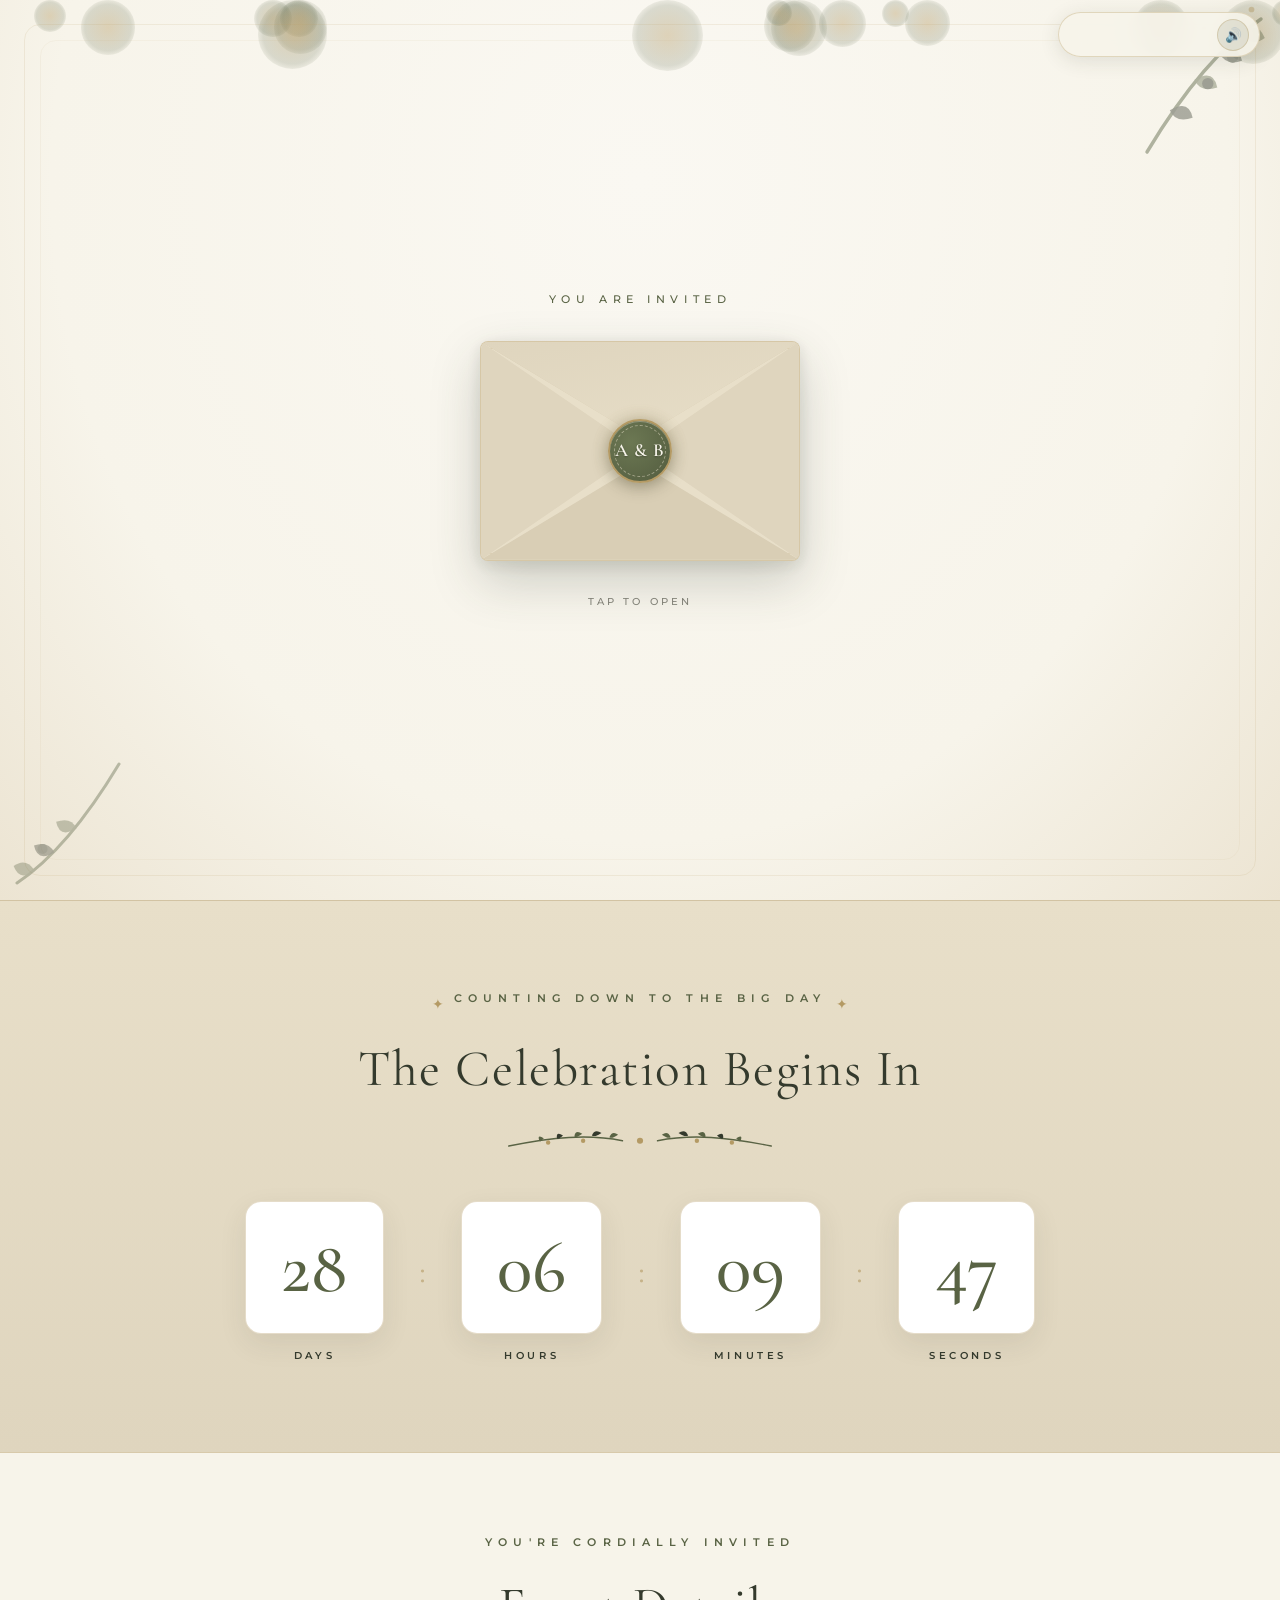
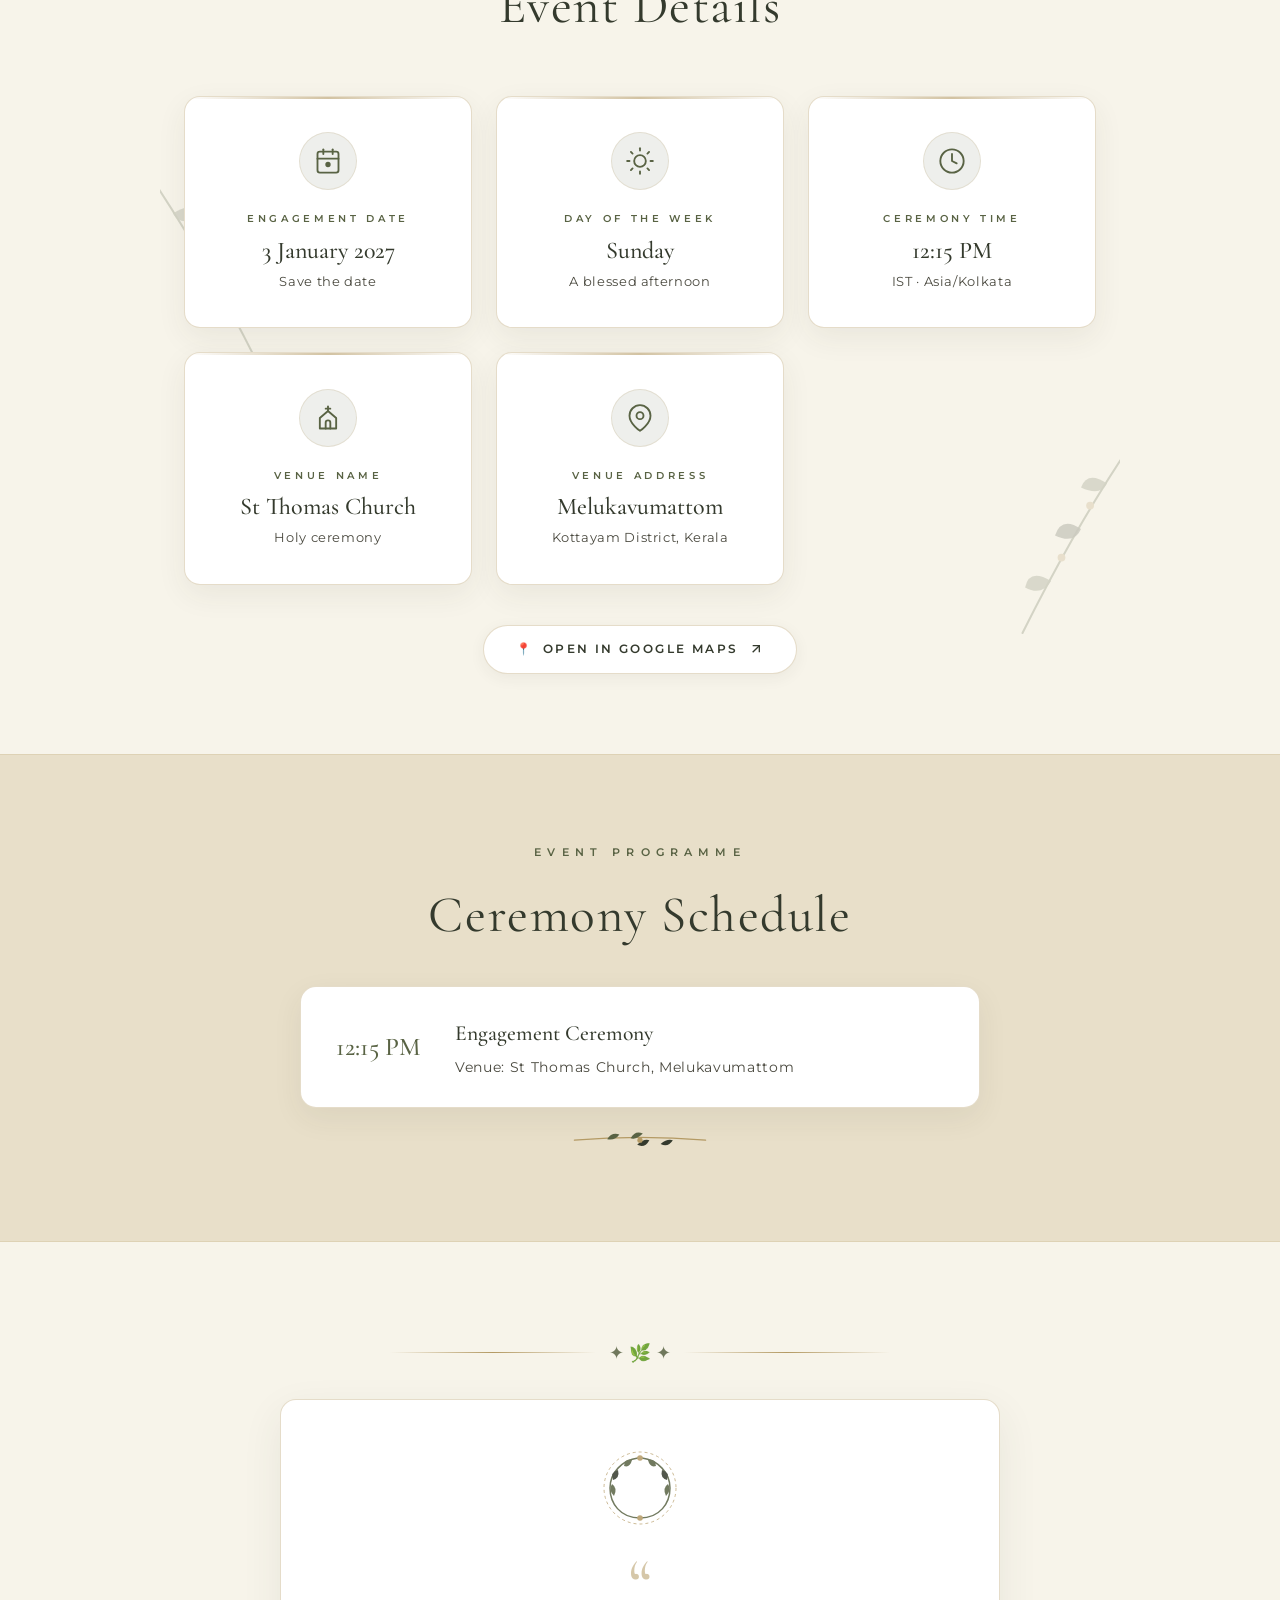
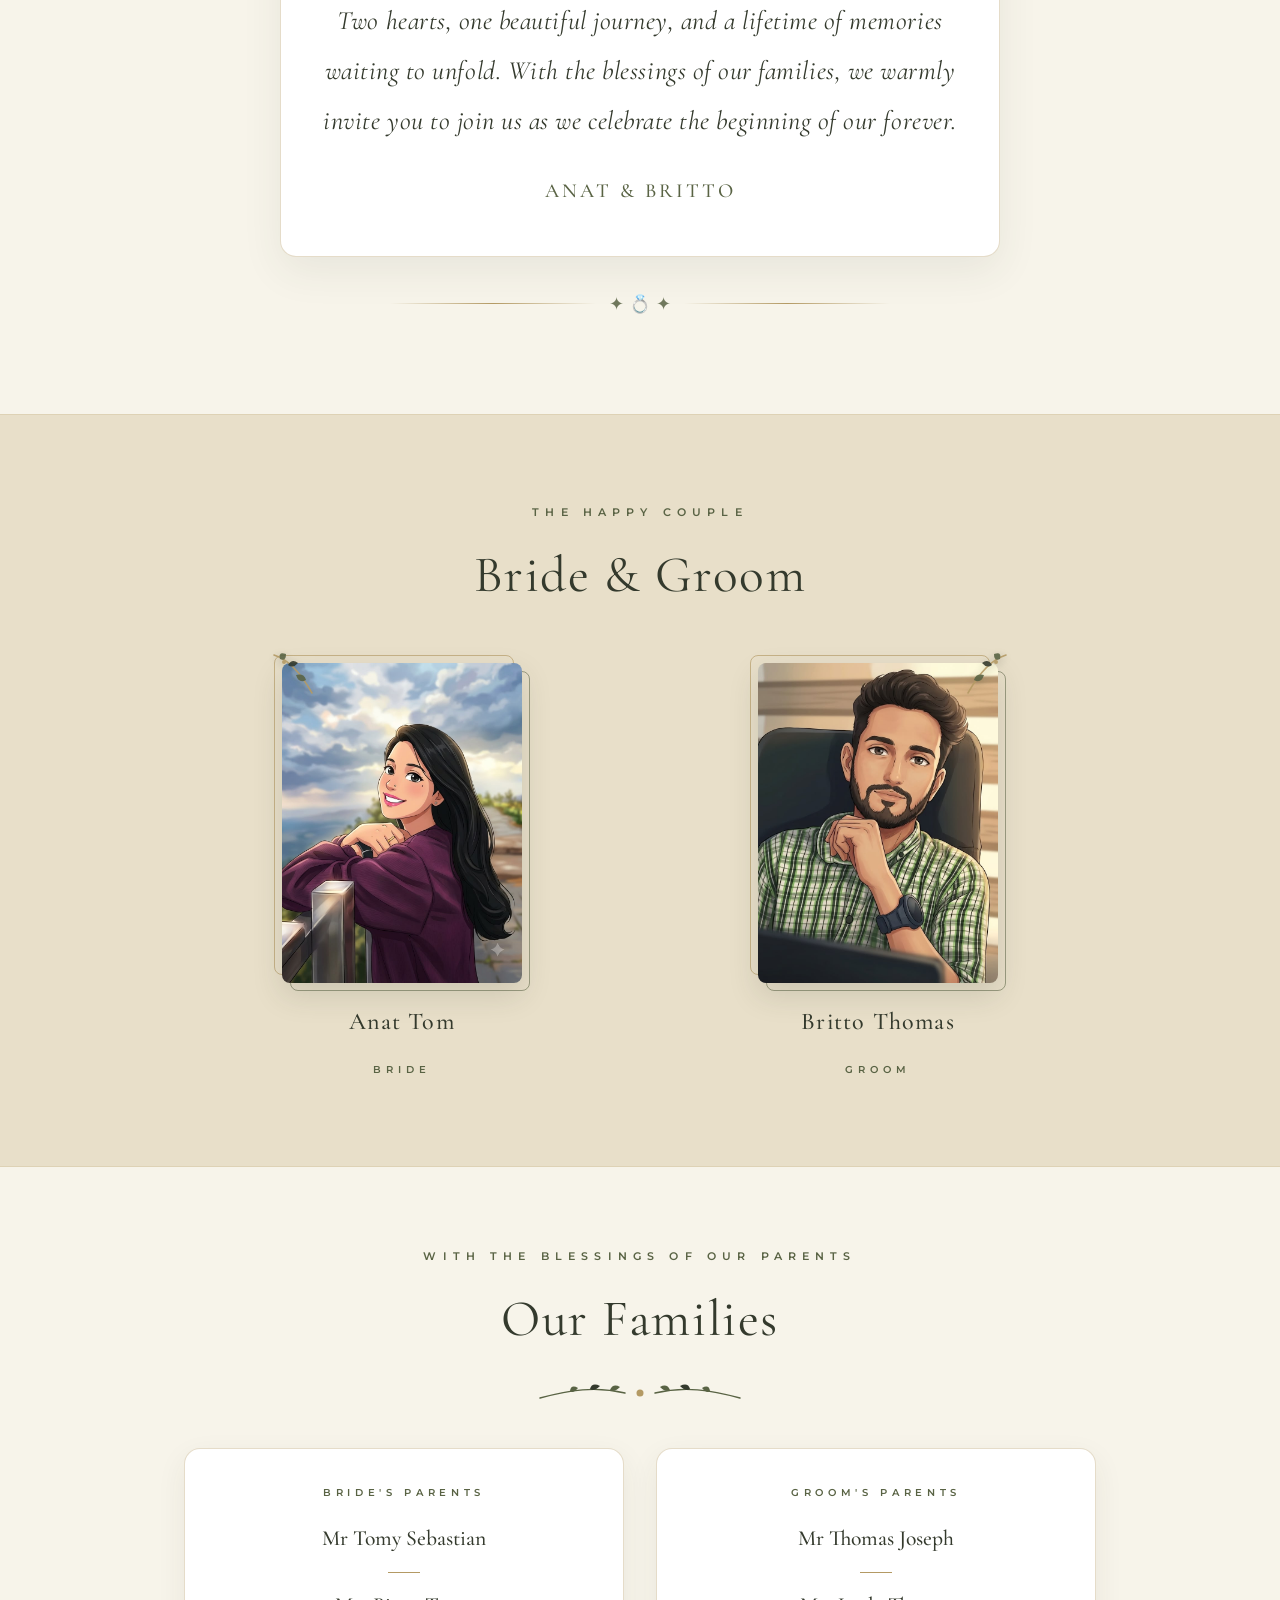
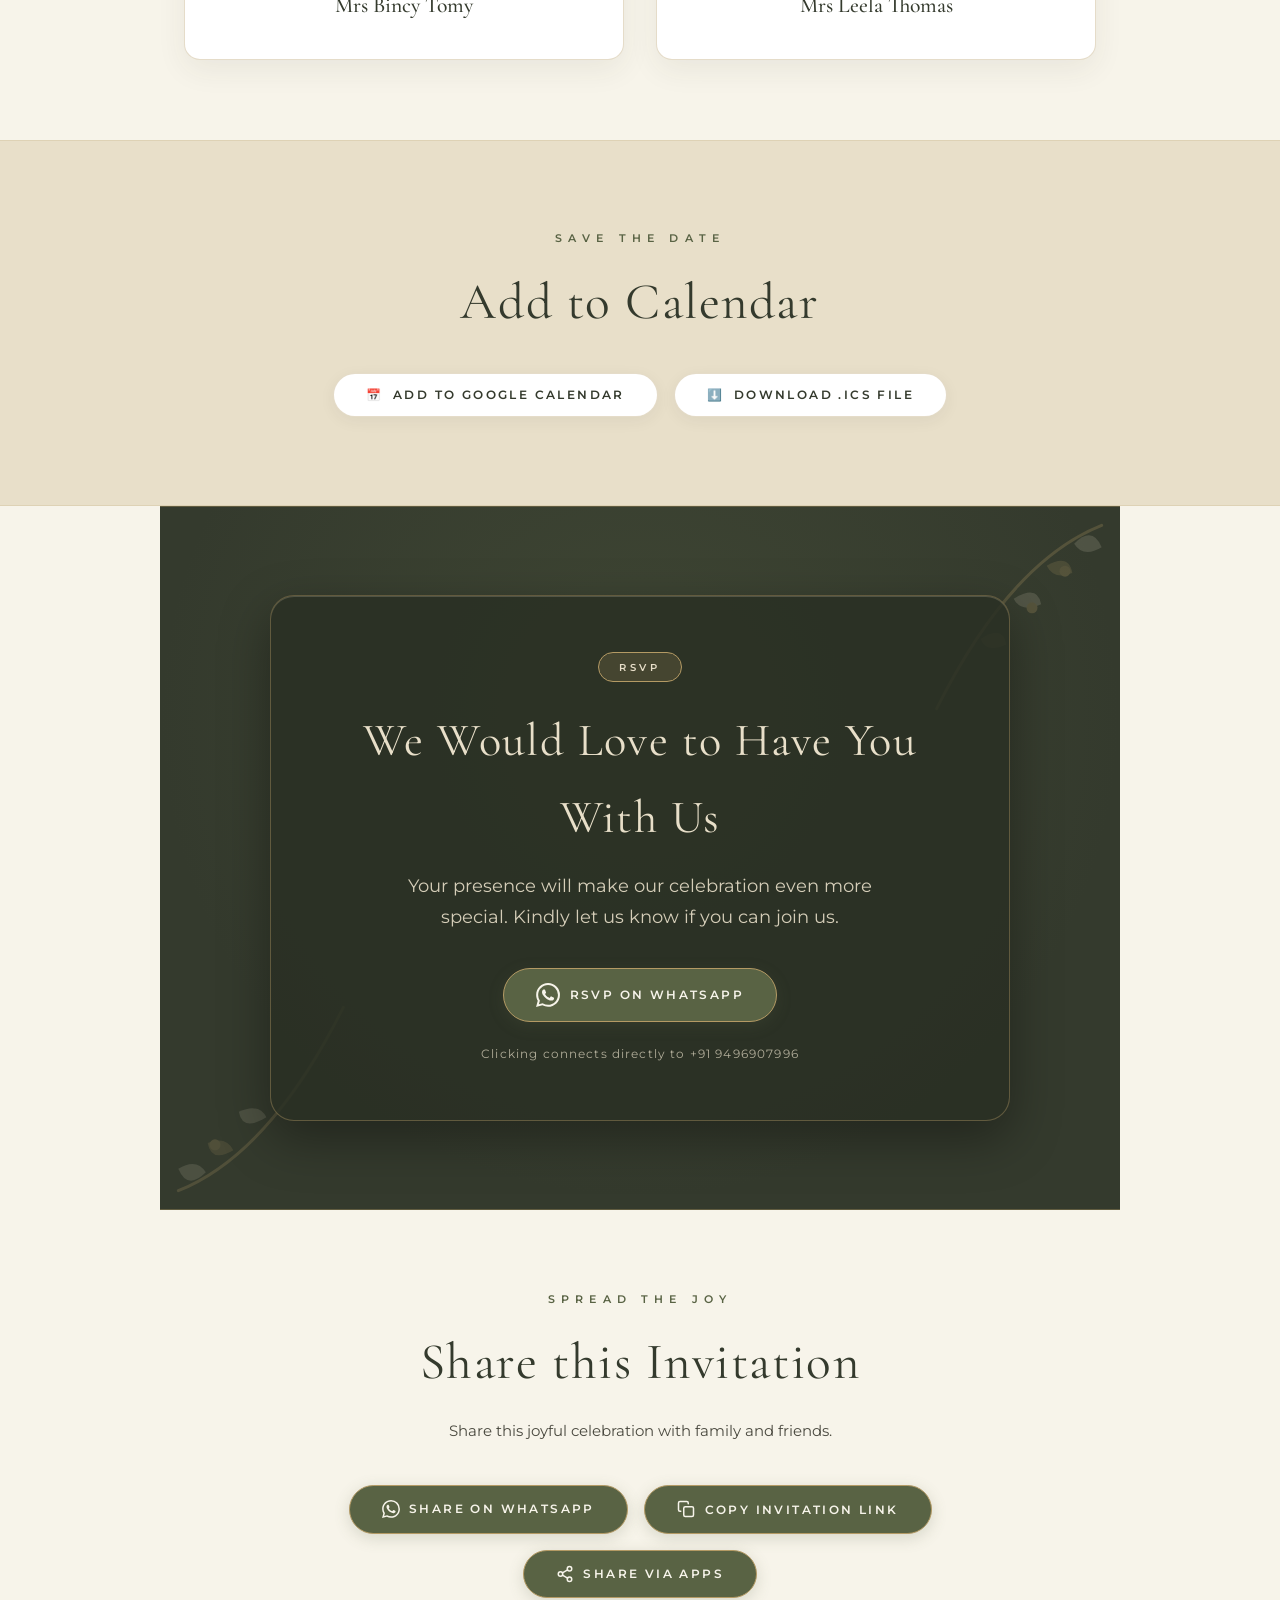
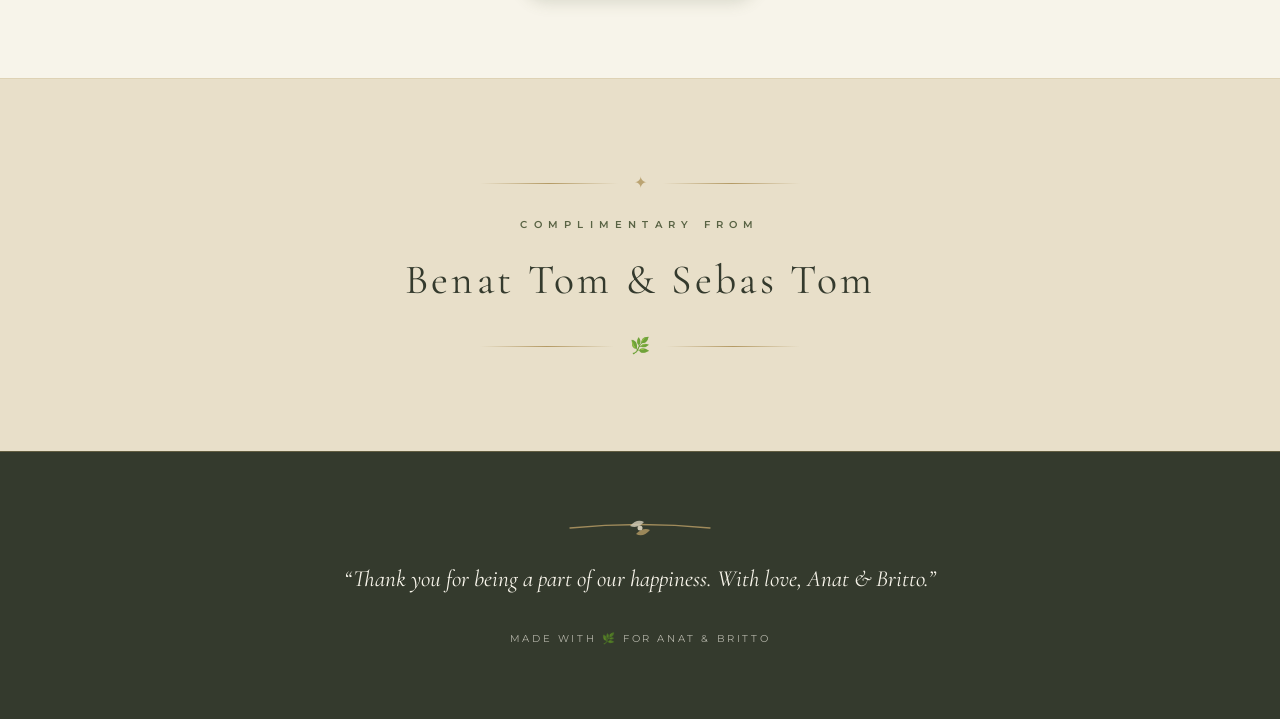
==== commit 3aae14c1: "Add distinct artistic olive leaf botanical motifs across all website sections" ====
--- a/index.html
+++ b/index.html
@@ -34,7 +34,7 @@
     rel="stylesheet" />
 
   <!-- Styles (with cache-busting version) -->
-  <link rel="stylesheet" href="assets/css/style.css?v=8" />
+  <link rel="stylesheet" href="assets/css/style.css?v=9" />
 </head>
 
 <body>
@@ -198,6 +198,27 @@
       </div>
       <h2 class="section-title reveal" id="countdown-heading">The Celebration Begins In</h2>
 
+      <!-- Style 2: Symmetrical Olive Garland Header -->
+      <svg class="botanical-garland reveal" viewBox="0 0 320 36" fill="none" aria-hidden="true">
+        <path d="M140,18 C100,10 60,14 10,24" stroke="var(--primary-olive)" stroke-width="1.6" stroke-linecap="round"/>
+        <path d="M125,14 Q128,6 135,11 Q128,16 125,14 Z" fill="var(--primary-olive)"/>
+        <path d="M105,12 Q108,4 116,9 Q109,14 105,12 Z" fill="var(--forest-green)"/>
+        <path d="M85,13 Q86,5 94,10 Q88,15 85,13 Z" fill="var(--primary-olive)"/>
+        <path d="M65,15 Q64,7 72,12 Q67,17 65,15 Z" fill="var(--forest-green)"/>
+        <path d="M45,18 Q42,10 50,15 Q46,20 45,18 Z" fill="var(--primary-olive)"/>
+        <circle cx="95" cy="18" r="2.5" fill="var(--antique-gold)"/>
+        <circle cx="55" cy="20" r="2.5" fill="var(--antique-gold)"/>
+        <circle cx="160" cy="18" r="3.5" fill="var(--antique-gold)"/>
+        <path d="M180,18 C220,10 260,14 310,24" stroke="var(--primary-olive)" stroke-width="1.6" stroke-linecap="round"/>
+        <path d="M195,14 Q192,6 185,11 Q192,16 195,14 Z" fill="var(--primary-olive)"/>
+        <path d="M215,12 Q212,4 204,9 Q211,14 215,12 Z" fill="var(--forest-green)"/>
+        <path d="M235,13 Q234,5 226,10 Q232,15 235,13 Z" fill="var(--primary-olive)"/>
+        <path d="M255,15 Q256,7 248,12 Q253,17 255,15 Z" fill="var(--forest-green)"/>
+        <path d="M275,18 Q278,10 270,15 Q274,20 275,18 Z" fill="var(--primary-olive)"/>
+        <circle cx="225" cy="18" r="2.5" fill="var(--antique-gold)"/>
+        <circle cx="265" cy="20" r="2.5" fill="var(--antique-gold)"/>
+      </svg>
+
       <div id="countdown-live" class="sr-only" aria-live="polite" aria-atomic="true"></div>
 
       <div class="countdown-display-grid" id="countdown-grid" aria-hidden="true">
@@ -245,7 +266,26 @@
   <!-- ══════════════════════════════════
        SECTION 4 — ELEGANT EVENT INFORMATION CARDS
        ══════════════════════════════════ -->
-  <section id="event-details-section" class="section" aria-labelledby="details-heading">
+  <section id="event-details-section" class="section" aria-labelledby="details-heading" style="position:relative;overflow:hidden;">
+
+    <!-- Style 3: Floating Olive Side Accents -->
+    <svg class="botanical-side-accent-l" viewBox="0 0 100 160" fill="none" aria-hidden="true">
+      <path d="M10,10 Q50,70 90,150" stroke="var(--primary-olive)" stroke-width="1.6" stroke-linecap="round"/>
+      <path d="M25,35 Q40,25 45,38 Q30,45 25,35 Z" fill="var(--primary-olive)" opacity="0.85"/>
+      <path d="M45,70 Q60,60 65,75 Q50,82 45,70 Z" fill="var(--forest-green)" opacity="0.85"/>
+      <path d="M68,110 Q85,100 88,115 Q75,122 68,110 Z" fill="var(--primary-olive)" opacity="0.85"/>
+      <circle cx="38" cy="52" r="3" fill="var(--antique-gold)"/>
+      <circle cx="60" cy="92" r="3" fill="var(--antique-gold)"/>
+    </svg>
+    <svg class="botanical-side-accent-r" viewBox="0 0 100 160" fill="none" aria-hidden="true">
+      <path d="M10,10 Q50,70 90,150" stroke="var(--primary-olive)" stroke-width="1.6" stroke-linecap="round"/>
+      <path d="M25,35 Q40,25 45,38 Q30,45 25,35 Z" fill="var(--primary-olive)" opacity="0.85"/>
+      <path d="M45,70 Q60,60 65,75 Q50,82 45,70 Z" fill="var(--forest-green)" opacity="0.85"/>
+      <path d="M68,110 Q85,100 88,115 Q75,122 68,110 Z" fill="var(--primary-olive)" opacity="0.85"/>
+      <circle cx="38" cy="52" r="3" fill="var(--antique-gold)"/>
+      <circle cx="60" cy="92" r="3" fill="var(--antique-gold)"/>
+    </svg>
+
     <p class="section-label reveal">You're Cordially Invited</p>
     <h2 class="section-title reveal" id="details-heading">Event Details</h2>
 
@@ -368,6 +408,16 @@
           <p>Venue: St Thomas Church, Melukavumattom</p>
         </div>
       </div>
+
+      <!-- Style 4: Timeline Olive Sprig -->
+      <svg class="botanical-timeline-sprig reveal" viewBox="0 0 160 28" fill="none" aria-hidden="true">
+        <path d="M10,14 Q80,8 150,14" stroke="var(--antique-gold)" stroke-width="1.3" stroke-linecap="round"/>
+        <path d="M70,12 Q75,3 83,7 Q76,14 70,12 Z" fill="var(--primary-olive)"/>
+        <path d="M90,14 Q85,23 77,19 Q84,12 90,14 Z" fill="var(--forest-green)"/>
+        <path d="M45,13 Q50,5 58,8 Q53,15 45,13 Z" fill="var(--primary-olive)"/>
+        <path d="M115,14 Q110,22 102,18 Q109,12 115,14 Z" fill="var(--forest-green)"/>
+        <circle cx="80" cy="14" r="2.8" fill="var(--antique-gold)"/>
+      </svg>
     </div>
   </section>
 
@@ -383,6 +433,20 @@
     </div>
 
     <div class="personal-message-card reveal">
+      <!-- Style 5: Olive Wreath Crest Header -->
+      <svg class="botanical-wreath-crest" viewBox="0 0 80 80" fill="none" aria-hidden="true">
+        <circle cx="40" cy="40" r="36" stroke="var(--antique-gold)" stroke-width="0.8" stroke-dasharray="3 3"/>
+        <path d="M40,70 C20,70 10,55 10,40 C10,25 22,12 38,10" stroke="var(--primary-olive)" stroke-width="1.5" stroke-linecap="round"/>
+        <path d="M14,48 Q8,42 12,36 Q18,40 14,48 Z" fill="var(--primary-olive)"/>
+        <path d="M13,32 Q10,24 18,22 Q20,30 13,32 Z" fill="var(--forest-green)"/>
+        <path d="M24,18 Q25,10 32,12 Q30,20 24,18 Z" fill="var(--primary-olive)"/>
+        <path d="M40,70 C60,70 70,55 70,40 C70,25 58,12 42,10" stroke="var(--primary-olive)" stroke-width="1.5" stroke-linecap="round"/>
+        <path d="M66,48 Q72,42 68,36 Q62,40 66,48 Z" fill="var(--primary-olive)"/>
+        <path d="M67,32 Q70,24 62,22 Q60,30 67,32 Z" fill="var(--forest-green)"/>
+        <path d="M56,18 Q55,10 48,12 Q50,20 56,18 Z" fill="var(--primary-olive)"/>
+        <circle cx="40" cy="10" r="2.8" fill="var(--antique-gold)"/>
+        <circle cx="40" cy="70" r="2.8" fill="var(--antique-gold)"/>
+      </svg>
       <span class="message-quote-mark" aria-hidden="true">&ldquo;</span>
       <blockquote class="personal-message-text">
         Two hearts, one beautiful journey, and a lifetime of memories waiting to unfold. With the blessings of our
@@ -414,6 +478,14 @@
         <!-- Bride -->
         <div class="portrait-frame reveal-left">
           <div class="portrait-img-wrapper">
+            <!-- Style 6: Botanical Corner Foliage Crest -->
+            <svg class="botanical-portrait-crest-l" viewBox="0 0 46 46" fill="none" aria-hidden="true">
+              <path d="M4,4 Q24,10 42,42" stroke="var(--antique-gold)" stroke-width="1.6" stroke-linecap="round"/>
+              <path d="M10,8 Q8,0 16,3 Q16,11 10,8 Z" fill="var(--primary-olive)"/>
+              <path d="M18,14 Q22,7 28,12 Q23,18 18,14 Z" fill="var(--forest-green)"/>
+              <path d="M26,24 Q34,22 36,29 Q29,33 26,24 Z" fill="var(--primary-olive)"/>
+              <circle cx="14" cy="11" r="2" fill="var(--antique-gold)"/>
+            </svg>
             <img id="bride-portrait" class="portrait-img" src="assets/images/bride.jpg?v=2" alt="Anat Tom — Bride"
               loading="lazy" decoding="async" />
             <div id="bride-placeholder" class="portrait-placeholder" style="display:none;"
@@ -430,6 +502,14 @@
         <!-- Groom -->
         <div class="portrait-frame reveal-right">
           <div class="portrait-img-wrapper">
+            <!-- Style 6: Botanical Corner Foliage Crest -->
+            <svg class="botanical-portrait-crest-r" viewBox="0 0 46 46" fill="none" aria-hidden="true">
+              <path d="M4,4 Q24,10 42,42" stroke="var(--antique-gold)" stroke-width="1.6" stroke-linecap="round"/>
+              <path d="M10,8 Q8,0 16,3 Q16,11 10,8 Z" fill="var(--primary-olive)"/>
+              <path d="M18,14 Q22,7 28,12 Q23,18 18,14 Z" fill="var(--forest-green)"/>
+              <path d="M26,24 Q34,22 36,29 Q29,33 26,24 Z" fill="var(--primary-olive)"/>
+              <circle cx="14" cy="11" r="2" fill="var(--antique-gold)"/>
+            </svg>
             <img id="groom-portrait" class="portrait-img" src="assets/images/groom.jpg?v=2" alt="Britto Thomas — Groom"
               loading="lazy" decoding="async" />
             <div id="groom-placeholder" class="portrait-placeholder" style="display:none;"
@@ -454,11 +534,18 @@
     <p class="section-label reveal">With the Blessings of Our Parents</p>
     <h2 class="section-title reveal" id="family-heading">Our Families</h2>
 
-    <div class="ornament reveal" aria-hidden="true">
-      <div class="ornament-line"></div>
-      <span class="ornament-center">🌸</span>
-      <div class="ornament-line"></div>
-    </div>
+    <!-- Style 7: Peace Branch Olive Divider -->
+    <svg class="botanical-peace-divider reveal" viewBox="0 0 220 30" fill="none" aria-hidden="true">
+      <path d="M95,15 C65,8 40,12 10,20" stroke="var(--primary-olive)" stroke-width="1.4" stroke-linecap="round"/>
+      <path d="M80,12 Q83,5 90,9 Q84,15 80,12 Z" fill="var(--primary-olive)"/>
+      <path d="M60,11 Q62,4 70,8 Q64,14 60,11 Z" fill="var(--forest-green)"/>
+      <path d="M40,13 Q41,6 48,10 Q43,16 40,13 Z" fill="var(--primary-olive)"/>
+      <circle cx="110" cy="15" r="3.5" fill="var(--antique-gold)"/>
+      <path d="M125,15 C155,8 180,12 210,20" stroke="var(--primary-olive)" stroke-width="1.4" stroke-linecap="round"/>
+      <path d="M140,12 Q137,5 130,9 Q136,15 140,12 Z" fill="var(--primary-olive)"/>
+      <path d="M160,11 Q158,4 150,8 Q156,14 160,11 Z" fill="var(--forest-green)"/>
+      <path d="M180,13 Q179,6 172,10 Q177,16 180,13 Z" fill="var(--primary-olive)"/>
+    </svg>
 
     <div class="family-grid">
 
@@ -510,6 +597,24 @@
        SECTION 10 — 5. ATTRACTIVE WHATSAPP RSVP SECTION
        ══════════════════════════════════ -->
   <section class="section rsvp-enhanced-section" aria-labelledby="rsvp-heading">
+
+    <!-- Style 8: Dark RSVP Botanical Corner Silhouettes -->
+    <svg class="botanical-rsvp-corner-tr" viewBox="0 0 120 120" fill="none" aria-hidden="true">
+      <path d="M110,10 Q60,30 20,110" stroke="var(--antique-gold)" stroke-width="1.6" stroke-linecap="round"/>
+      <path d="M95,20 Q105,10 110,22 Q100,28 95,20 Z" fill="var(--warm-beige)" opacity="0.6"/>
+      <path d="M80,32 Q92,25 94,36 Q84,40 80,32 Z" fill="var(--antique-gold)" opacity="0.7"/>
+      <path d="M62,50 Q75,42 77,53 Q66,58 62,50 Z" fill="var(--warm-beige)" opacity="0.6"/>
+      <path d="M44,72 Q56,64 58,75 Q47,80 44,72 Z" fill="var(--antique-gold)" opacity="0.7"/>
+      <circle cx="90" cy="35" r="3" fill="var(--antique-gold)"/>
+      <circle cx="72" cy="55" r="3" fill="var(--antique-gold)"/>
+    </svg>
+    <svg class="botanical-rsvp-corner-bl" viewBox="0 0 120 120" fill="none" aria-hidden="true">
+      <path d="M110,10 Q60,30 20,110" stroke="var(--antique-gold)" stroke-width="1.6" stroke-linecap="round"/>
+      <path d="M95,20 Q105,10 110,22 Q100,28 95,20 Z" fill="var(--warm-beige)" opacity="0.6"/>
+      <path d="M80,32 Q92,25 94,36 Q84,40 80,32 Z" fill="var(--antique-gold)" opacity="0.7"/>
+      <path d="M62,50 Q75,42 77,53 Q66,58 62,50 Z" fill="var(--warm-beige)" opacity="0.6"/>
+      <circle cx="90" cy="35" r="3" fill="var(--antique-gold)"/>
+    </svg>
 
     <div class="rsvp-card reveal">
 
@@ -626,11 +731,13 @@
        7. MINIMAL FOOTER
        ══════════════════════════════════ -->
   <footer class="minimal-footer">
-    <div class="footer-separator" aria-hidden="true">
-      <span class="footer-dot"></span>
-      <span class="footer-symbol">✦</span>
-      <span class="footer-dot"></span>
-    </div>
+    <!-- Style 9: Footer Olive Sprig -->
+    <svg class="botanical-footer-sprig" viewBox="0 0 160 24" fill="none" aria-hidden="true">
+      <path d="M10,12 Q80,5 150,12" stroke="var(--antique-gold)" stroke-width="1.3" stroke-linecap="round"/>
+      <path d="M70,10 Q77,2 84,6 Q78,13 70,10 Z" fill="var(--warm-beige)" opacity="0.85"/>
+      <path d="M90,14 Q83,22 76,18 Q83,11 90,14 Z" fill="var(--antique-gold)" opacity="0.95"/>
+      <circle cx="80" cy="12" r="2.5" fill="var(--warm-beige)"/>
+    </svg>
 
     <p class="footer-message">
       &ldquo;Thank you for being a part of our happiness. With love, Anat &amp; Britto.&rdquo;
@@ -642,8 +749,8 @@
   </footer>
 
   <!-- Scripts (with cache-busting version) -->
-  <script src="assets/js/config.js?v=8"></script>
-  <script src="assets/js/main.js?v=8"></script>
+  <script src="assets/js/config.js?v=9"></script>
+  <script src="assets/js/main.js?v=9"></script>
 
 </body>
 
--- a/assets/css/style.css
+++ b/assets/css/style.css
@@ -1517,7 +1517,7 @@
 }
 
 /* ══════════════════════════════════════════
-   BOTANICAL DECORATIVE ILLUSTRATIONS
+   BOTANICAL DECORATIVE ILLUSTRATIONS (Multi-Style)
    ══════════════════════════════════════════ */
 .botanical-branch-tr {
   position: absolute;
@@ -1526,7 +1526,7 @@
   width: clamp(100px, 18vw, 190px);
   height: clamp(100px, 18vw, 190px);
   pointer-events: none;
-  opacity: 0.40;
+  opacity: 0.45;
   z-index: 1;
 }
 .botanical-branch-bl {
@@ -1536,9 +1536,124 @@
   width: clamp(90px, 16vw, 170px);
   height: clamp(90px, 16vw, 170px);
   pointer-events: none;
-  opacity: 0.32;
+  opacity: 0.38;
   transform: rotate(180deg);
   z-index: 1;
+}
+
+/* Style 2: Horizontal Symmetrical Olive Garland */
+.botanical-garland {
+  display: block;
+  margin: 0.8rem auto 1.5rem;
+  width: min(280px, 80vw);
+  height: auto;
+  opacity: 0.8;
+}
+
+/* Style 3: Floating Olive Side Accents */
+.botanical-side-accent-l {
+  position: absolute;
+  top: 35%;
+  left: 0;
+  width: clamp(70px, 12vw, 130px);
+  height: auto;
+  opacity: 0.22;
+  pointer-events: none;
+  transform: translateX(-15%);
+}
+.botanical-side-accent-r {
+  position: absolute;
+  top: 65%;
+  right: 0;
+  width: clamp(70px, 12vw, 130px);
+  height: auto;
+  opacity: 0.22;
+  pointer-events: none;
+  transform: translateX(15%) scaleX(-1);
+}
+
+/* Style 4: Timeline Olive Sprig */
+.botanical-timeline-sprig {
+  display: block;
+  margin: 1.2rem auto 0;
+  width: 150px;
+  height: auto;
+  opacity: 0.7;
+}
+
+/* Style 5: Olive Wreath Crest Header */
+.botanical-wreath-crest {
+  display: block;
+  margin: 0 auto 1.2rem;
+  width: 80px;
+  height: auto;
+  opacity: 0.85;
+}
+
+/* Style 6: Portrait Corner Foliage */
+.botanical-portrait-crest-l {
+  position: absolute;
+  top: -12px;
+  left: -12px;
+  width: 46px;
+  height: 46px;
+  z-index: 2;
+  pointer-events: none;
+  opacity: 0.9;
+  filter: drop-shadow(0 2px 4px rgba(52, 58, 45, 0.25));
+}
+.botanical-portrait-crest-r {
+  position: absolute;
+  top: -12px;
+  right: -12px;
+  width: 46px;
+  height: 46px;
+  z-index: 2;
+  pointer-events: none;
+  opacity: 0.9;
+  transform: scaleX(-1);
+  filter: drop-shadow(0 2px 4px rgba(52, 58, 45, 0.25));
+}
+
+/* Style 7: Peace Branch Divider */
+.botanical-peace-divider {
+  display: block;
+  margin: 1rem auto 1.5rem;
+  width: min(220px, 70vw);
+  height: auto;
+  opacity: 0.75;
+}
+
+/* Style 8: Dark RSVP Botanical Silhouettes */
+.botanical-rsvp-corner-tr {
+  position: absolute;
+  top: 0;
+  right: 0;
+  width: clamp(120px, 20vw, 220px);
+  height: auto;
+  pointer-events: none;
+  opacity: 0.25;
+  z-index: 0;
+}
+.botanical-rsvp-corner-bl {
+  position: absolute;
+  bottom: 0;
+  left: 0;
+  width: clamp(120px, 20vw, 220px);
+  height: auto;
+  pointer-events: none;
+  opacity: 0.22;
+  transform: rotate(180deg);
+  z-index: 0;
+}
+
+/* Style 9: Footer Olive Sprig */
+.botanical-footer-sprig {
+  display: block;
+  margin: 0 auto 1.2rem;
+  width: 160px;
+  height: auto;
+  opacity: 0.85;
 }
 
 /* Utilities */
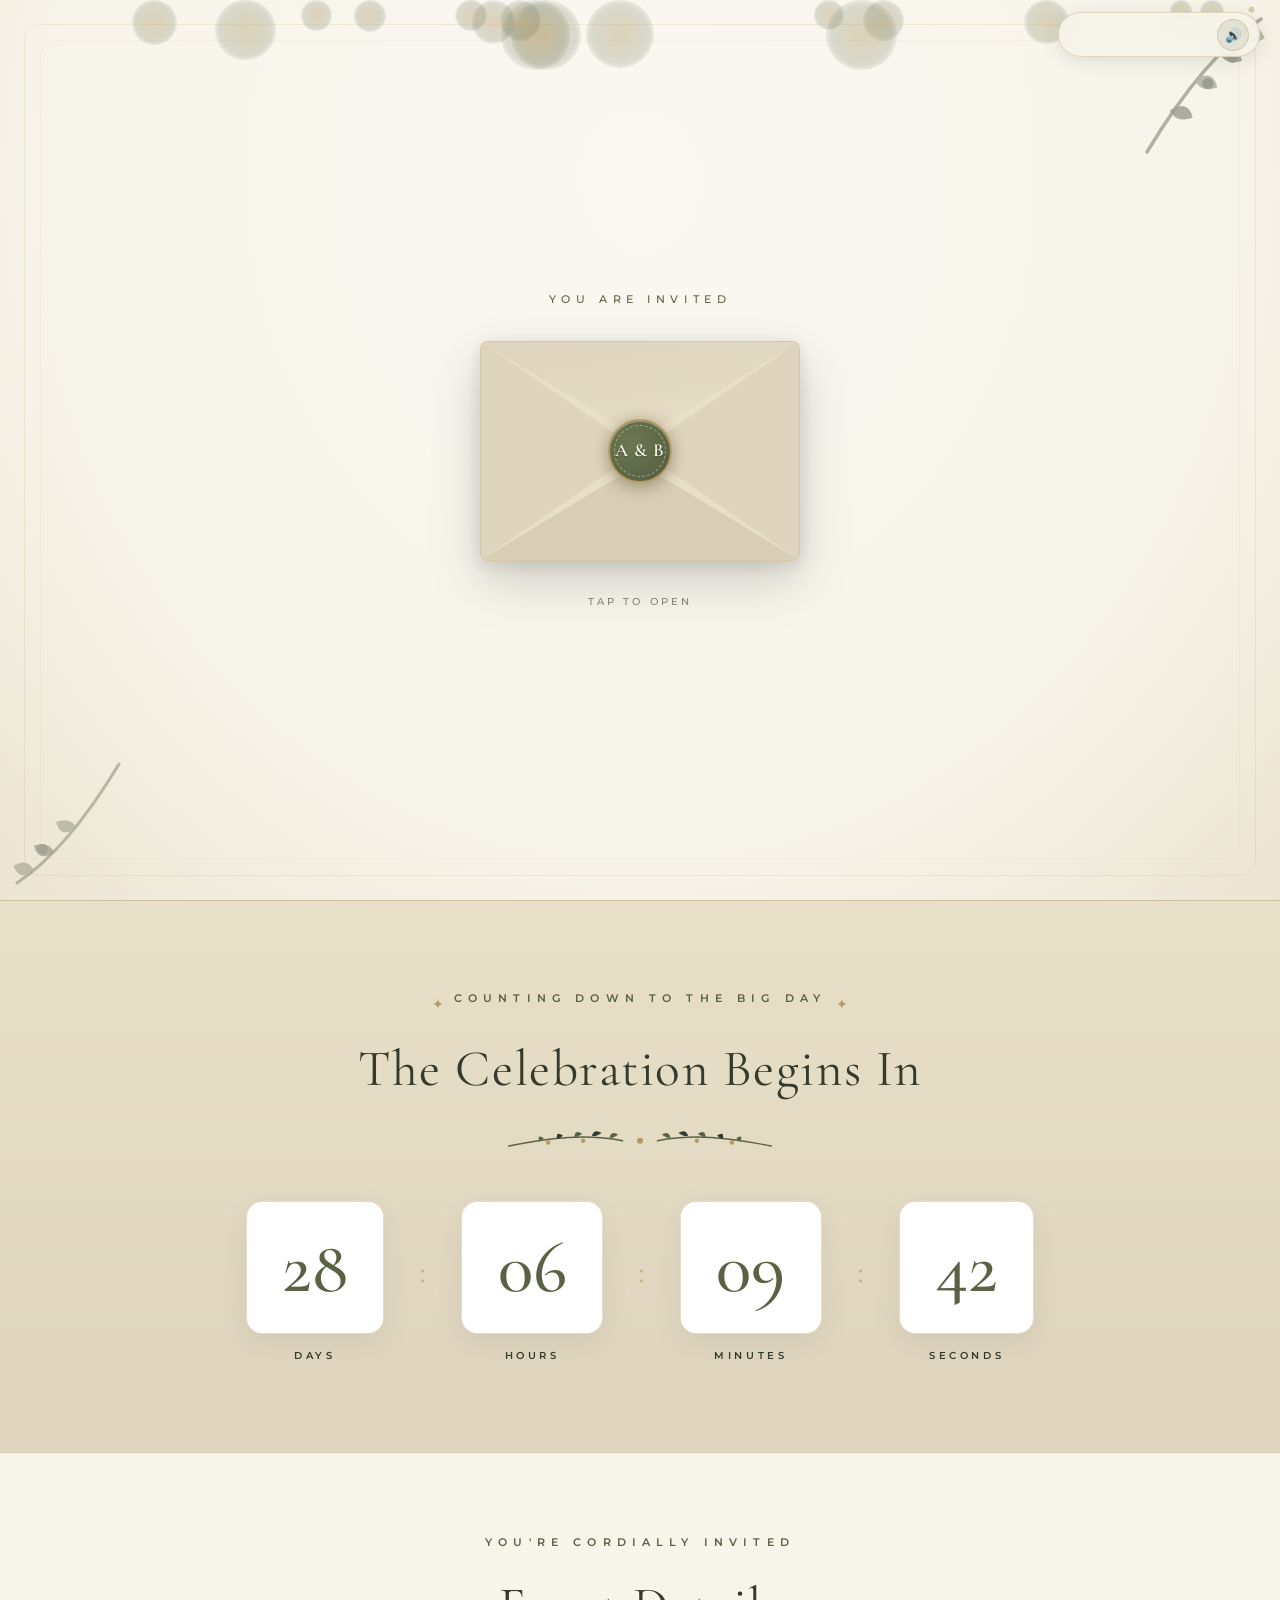
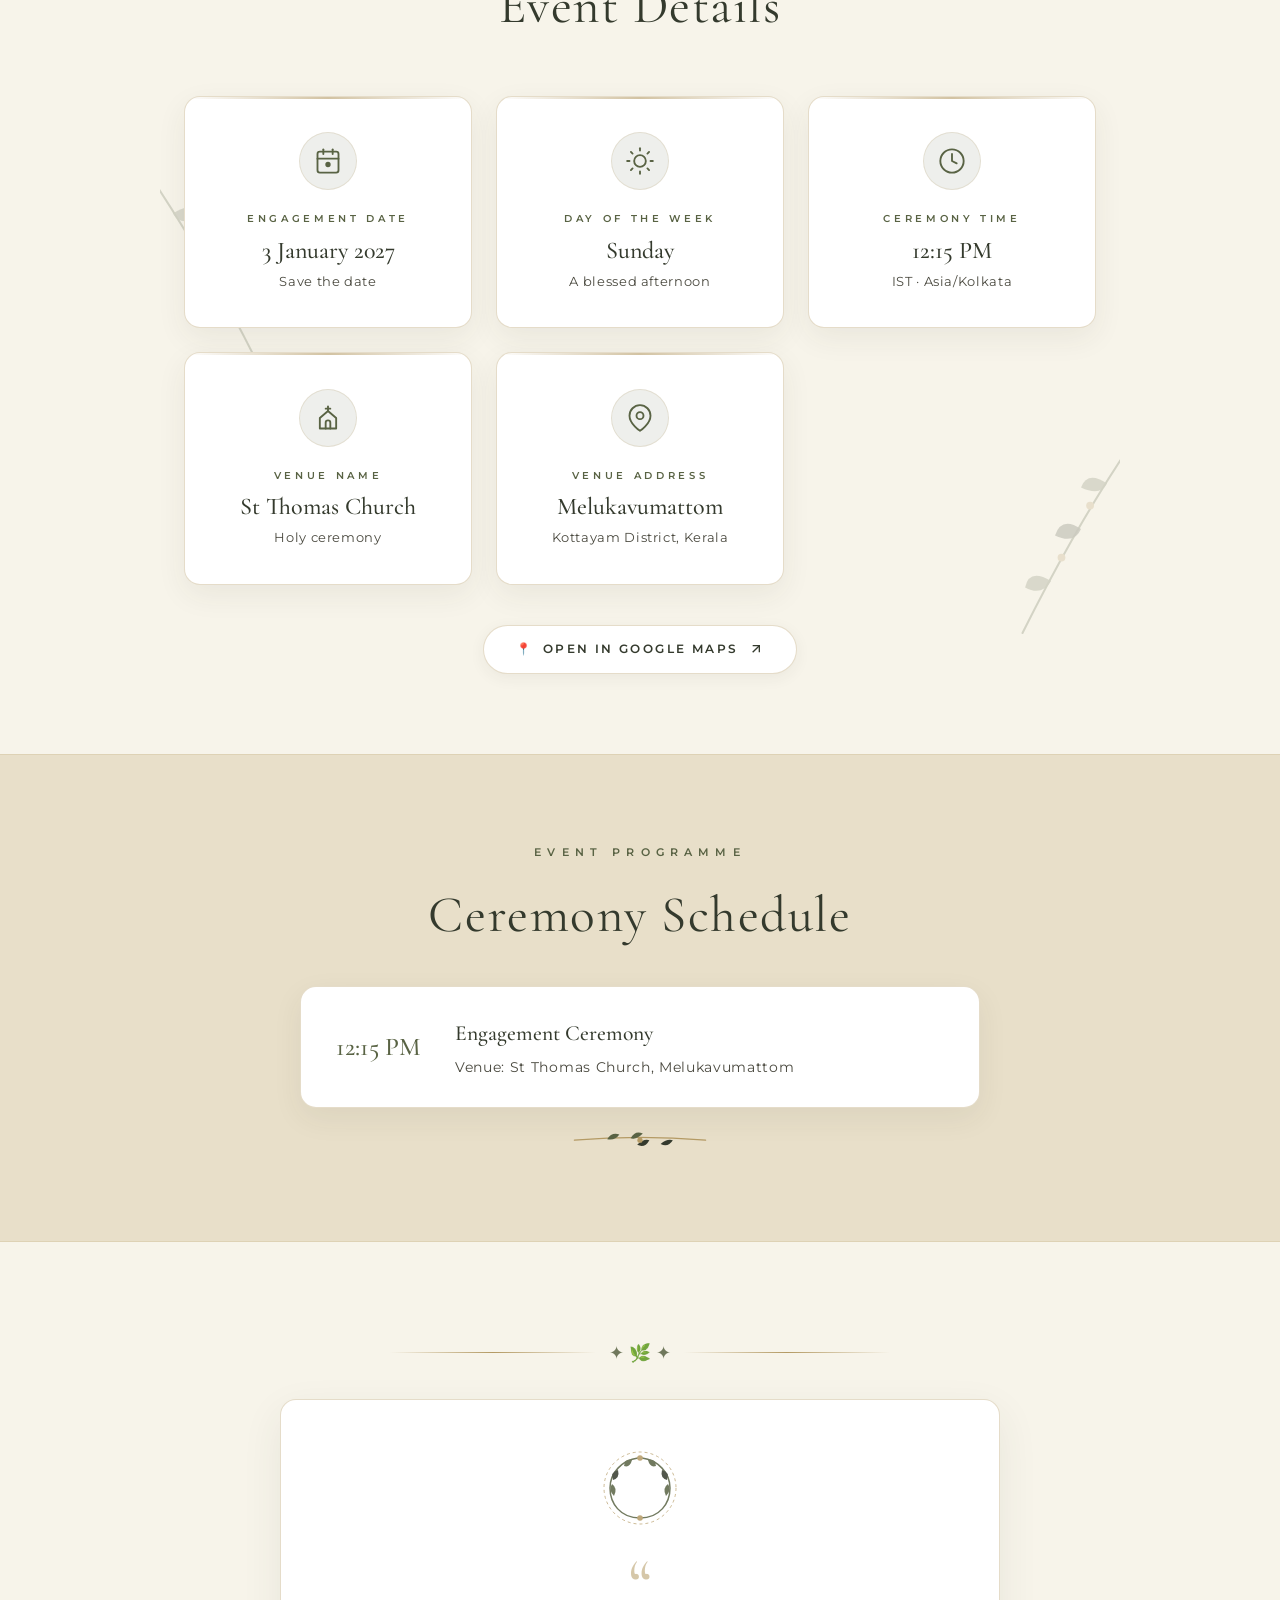
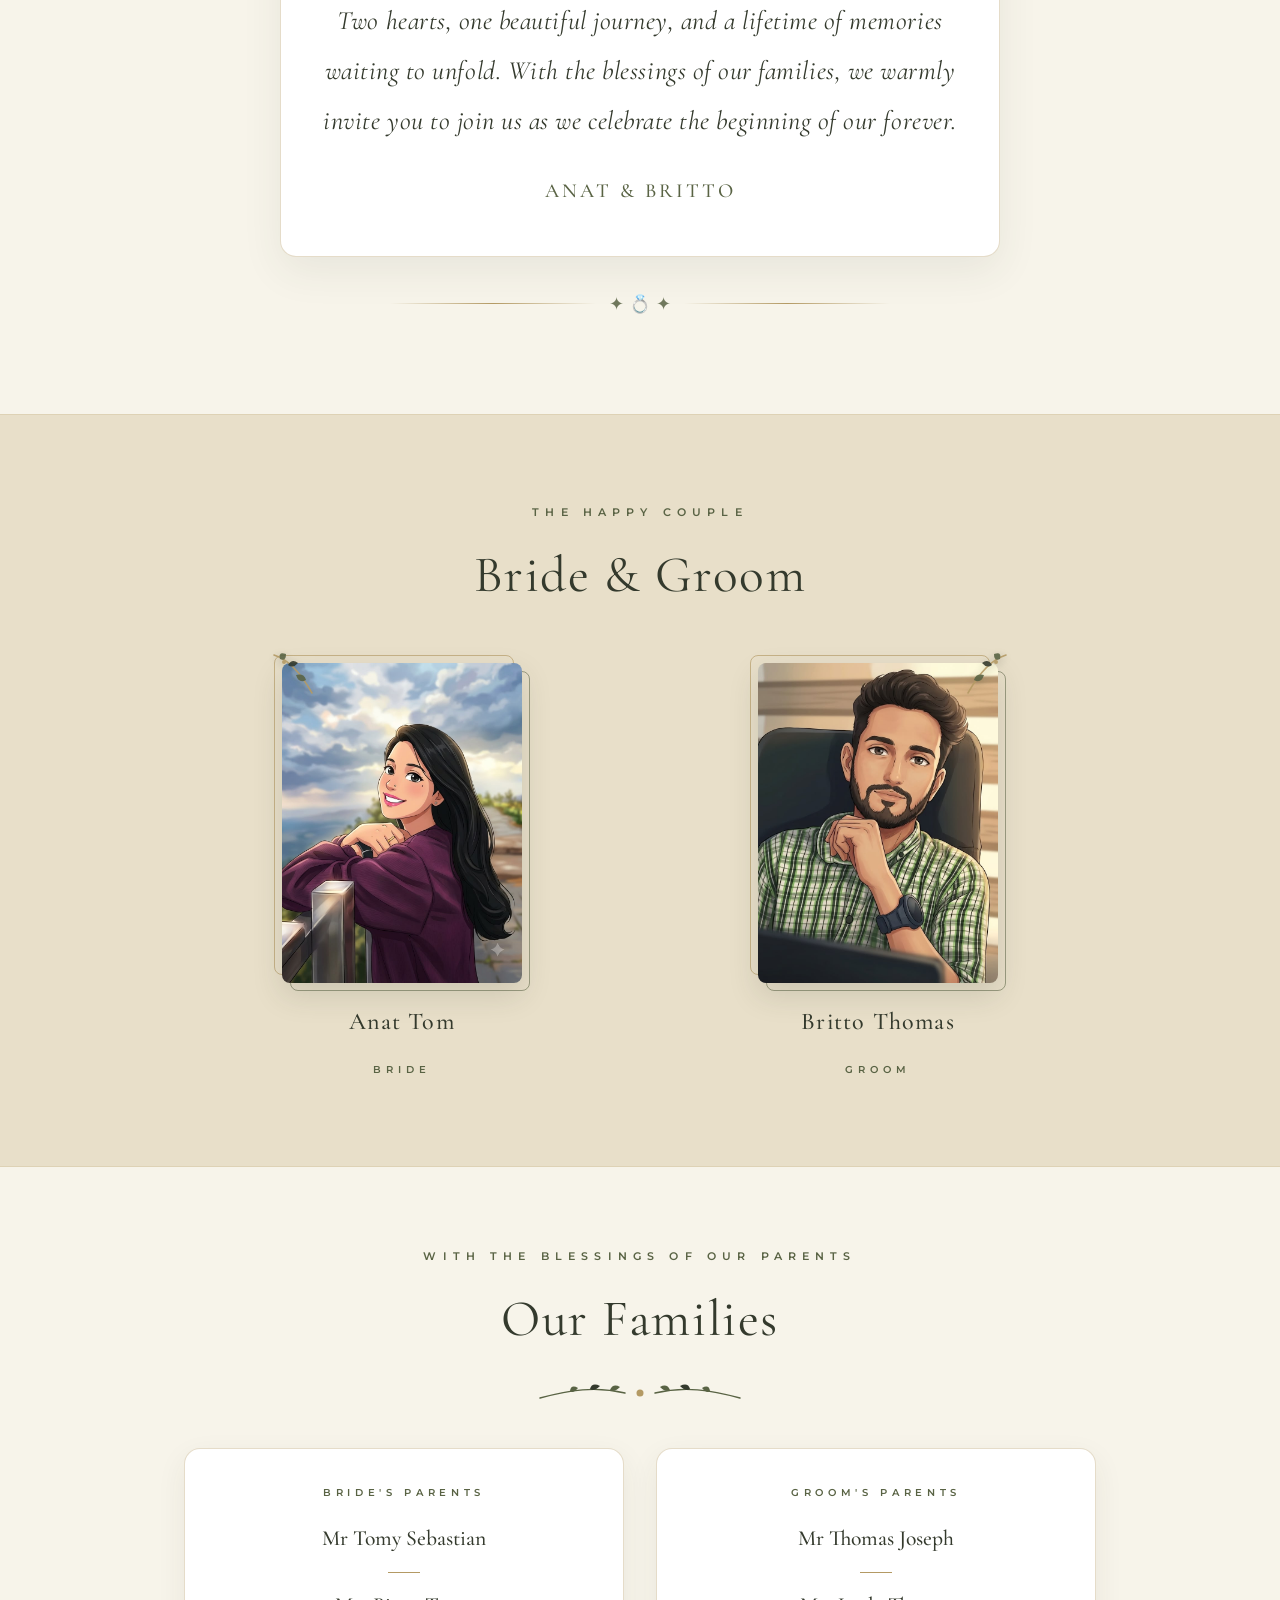
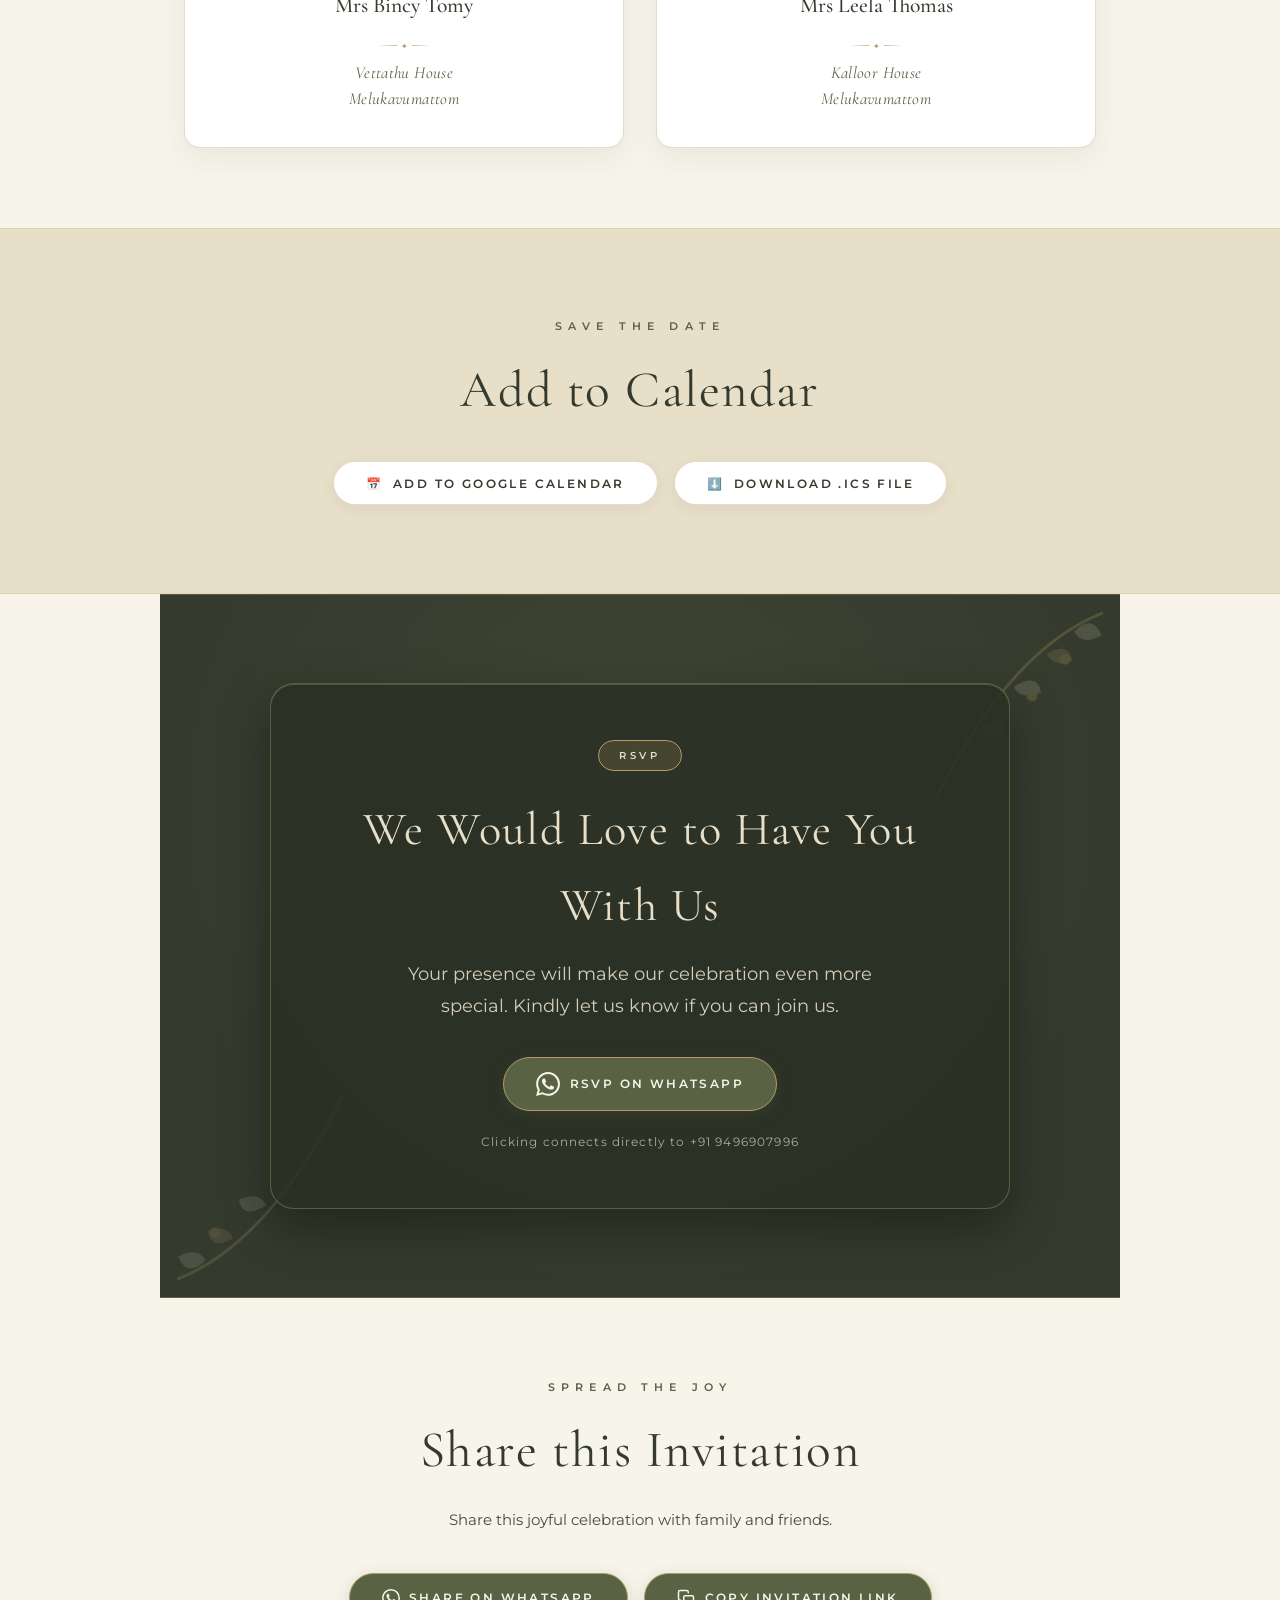
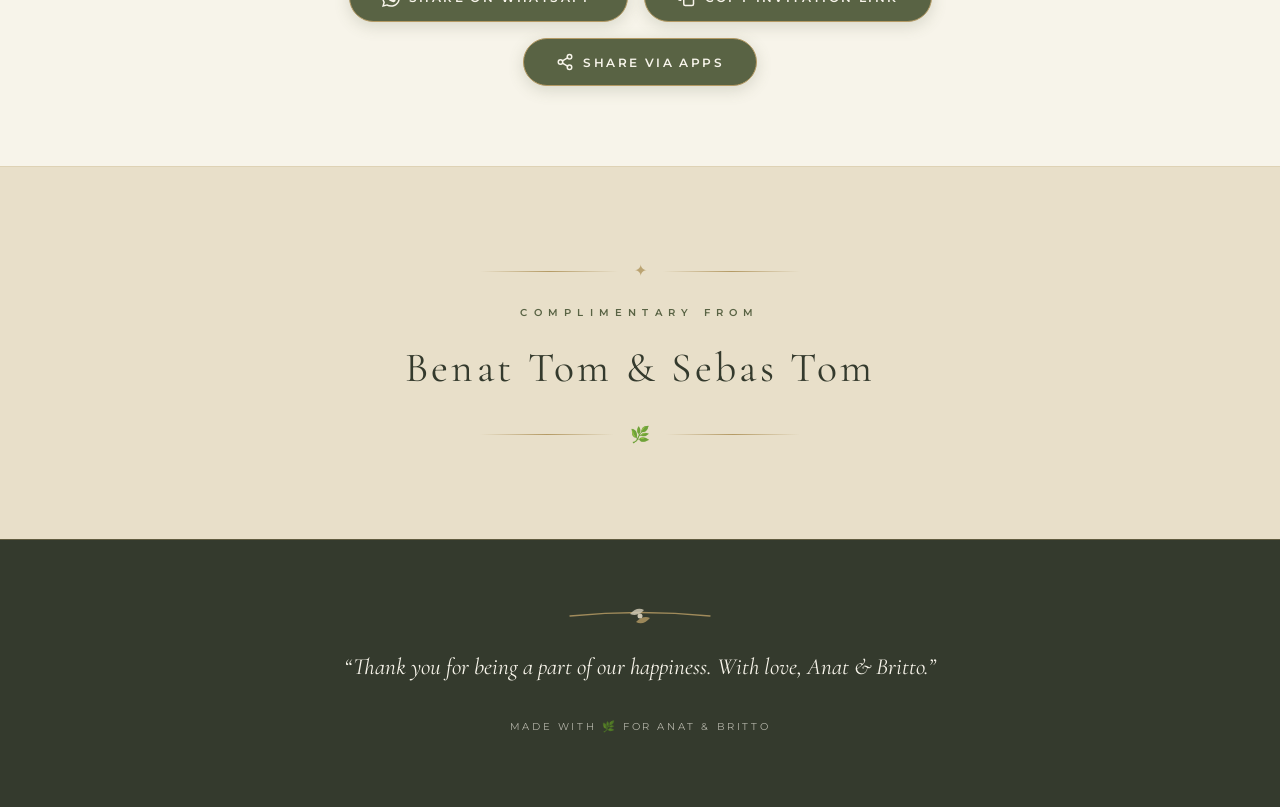
==== commit 12ffd596: "Add address space under parents details for bride and groom" ====
--- a/index.html
+++ b/index.html
@@ -34,7 +34,7 @@
     rel="stylesheet" />
 
   <!-- Styles (with cache-busting version) -->
-  <link rel="stylesheet" href="assets/css/style.css?v=9" />
+  <link rel="stylesheet" href="assets/css/style.css?v=10" />
 </head>
 
 <body>
@@ -556,6 +556,10 @@
           <div class="family-name-sep"></div>
           <div class="family-name">Mrs Bincy Tomy</div>
         </div>
+        <div class="family-address-block" id="bride-family-address-block">
+          <div class="family-address-divider" aria-hidden="true"></div>
+          <p class="family-address" id="bride-family-address">Vettathu House<br>Melukavumattom</p>
+        </div>
       </div>
 
       <div class="family-side reveal-right">
@@ -564,6 +568,10 @@
           <div class="family-name">Mr Thomas Joseph</div>
           <div class="family-name-sep"></div>
           <div class="family-name">Mrs Leela Thomas</div>
+        </div>
+        <div class="family-address-block" id="groom-family-address-block">
+          <div class="family-address-divider" aria-hidden="true"></div>
+          <p class="family-address" id="groom-family-address">Kalloor House<br>Melukavumattom</p>
         </div>
       </div>
 
@@ -749,8 +757,8 @@
   </footer>
 
   <!-- Scripts (with cache-busting version) -->
-  <script src="assets/js/config.js?v=9"></script>
-  <script src="assets/js/main.js?v=9"></script>
+  <script src="assets/js/config.js?v=10"></script>
+  <script src="assets/js/main.js?v=10"></script>
 
 </body>
 
--- a/assets/css/style.css
+++ b/assets/css/style.css
@@ -1081,6 +1081,15 @@
   padding: 2.2rem 1.6rem;
   background: #FFFFFF;
   box-shadow: 0 10px 30px rgba(52, 58, 45, 0.07);
+  display: flex;
+  flex-direction: column;
+  align-items: center;
+  text-align: center;
+  transition: transform 0.3s ease, box-shadow 0.3s ease;
+}
+.family-side:hover {
+  transform: translateY(-3px);
+  box-shadow: 0 14px 36px rgba(52, 58, 45, 0.12);
 }
 .family-role {
   font-size: 0.65rem;
@@ -1090,7 +1099,7 @@
   margin-bottom: 1.25rem;
   font-weight: 600;
 }
-.family-name-pair { display: flex; flex-direction: column; gap: 0.6rem; }
+.family-name-pair { display: flex; flex-direction: column; gap: 0.6rem; width: 100%; }
 .family-name {
   font-family: var(--font-serif);
   font-size: 1.35rem;
@@ -1098,6 +1107,42 @@
   color: var(--forest-green);
 }
 .family-name-sep { width: 32px; height: 1px; background: var(--antique-gold); margin: 0.35rem auto; }
+
+.family-address-block {
+  margin-top: 1.35rem;
+  width: 100%;
+  display: flex;
+  flex-direction: column;
+  align-items: center;
+}
+.family-address-divider {
+  width: 52px;
+  height: 1px;
+  background: linear-gradient(90deg, transparent, var(--antique-gold), transparent);
+  margin-bottom: 0.85rem;
+  position: relative;
+  display: flex;
+  align-items: center;
+  justify-content: center;
+}
+.family-address-divider::after {
+  content: '✦';
+  position: absolute;
+  font-size: 0.5rem;
+  color: var(--antique-gold);
+  background: #FFFFFF;
+  padding: 0 4px;
+  line-height: 1;
+}
+.family-address {
+  font-family: var(--font-serif);
+  font-size: 1.05rem;
+  line-height: 1.55;
+  color: var(--primary-olive);
+  font-style: italic;
+  font-weight: 400;
+  letter-spacing: 0.02em;
+}
 
 /* ══════════════════════════════════════════
    SECTION 8: CALENDAR BUTTONS (Warm Beige Base)
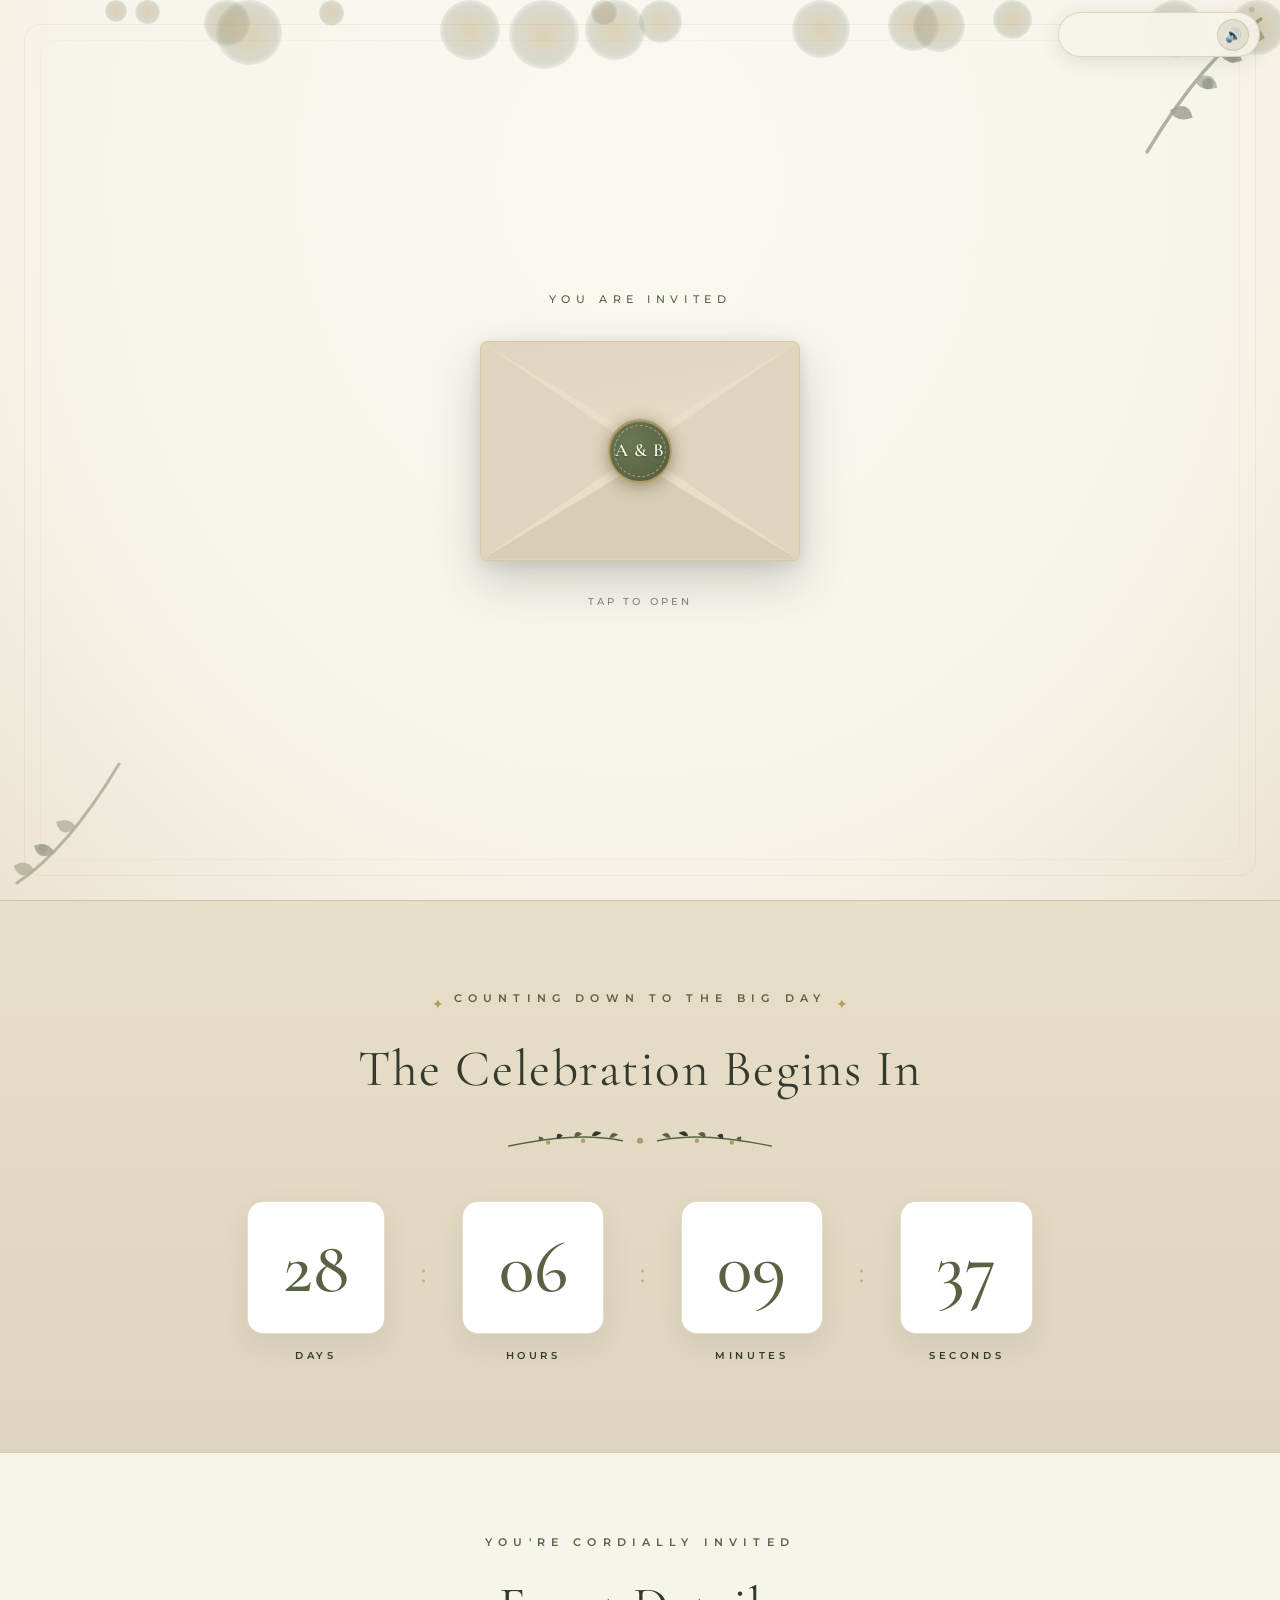
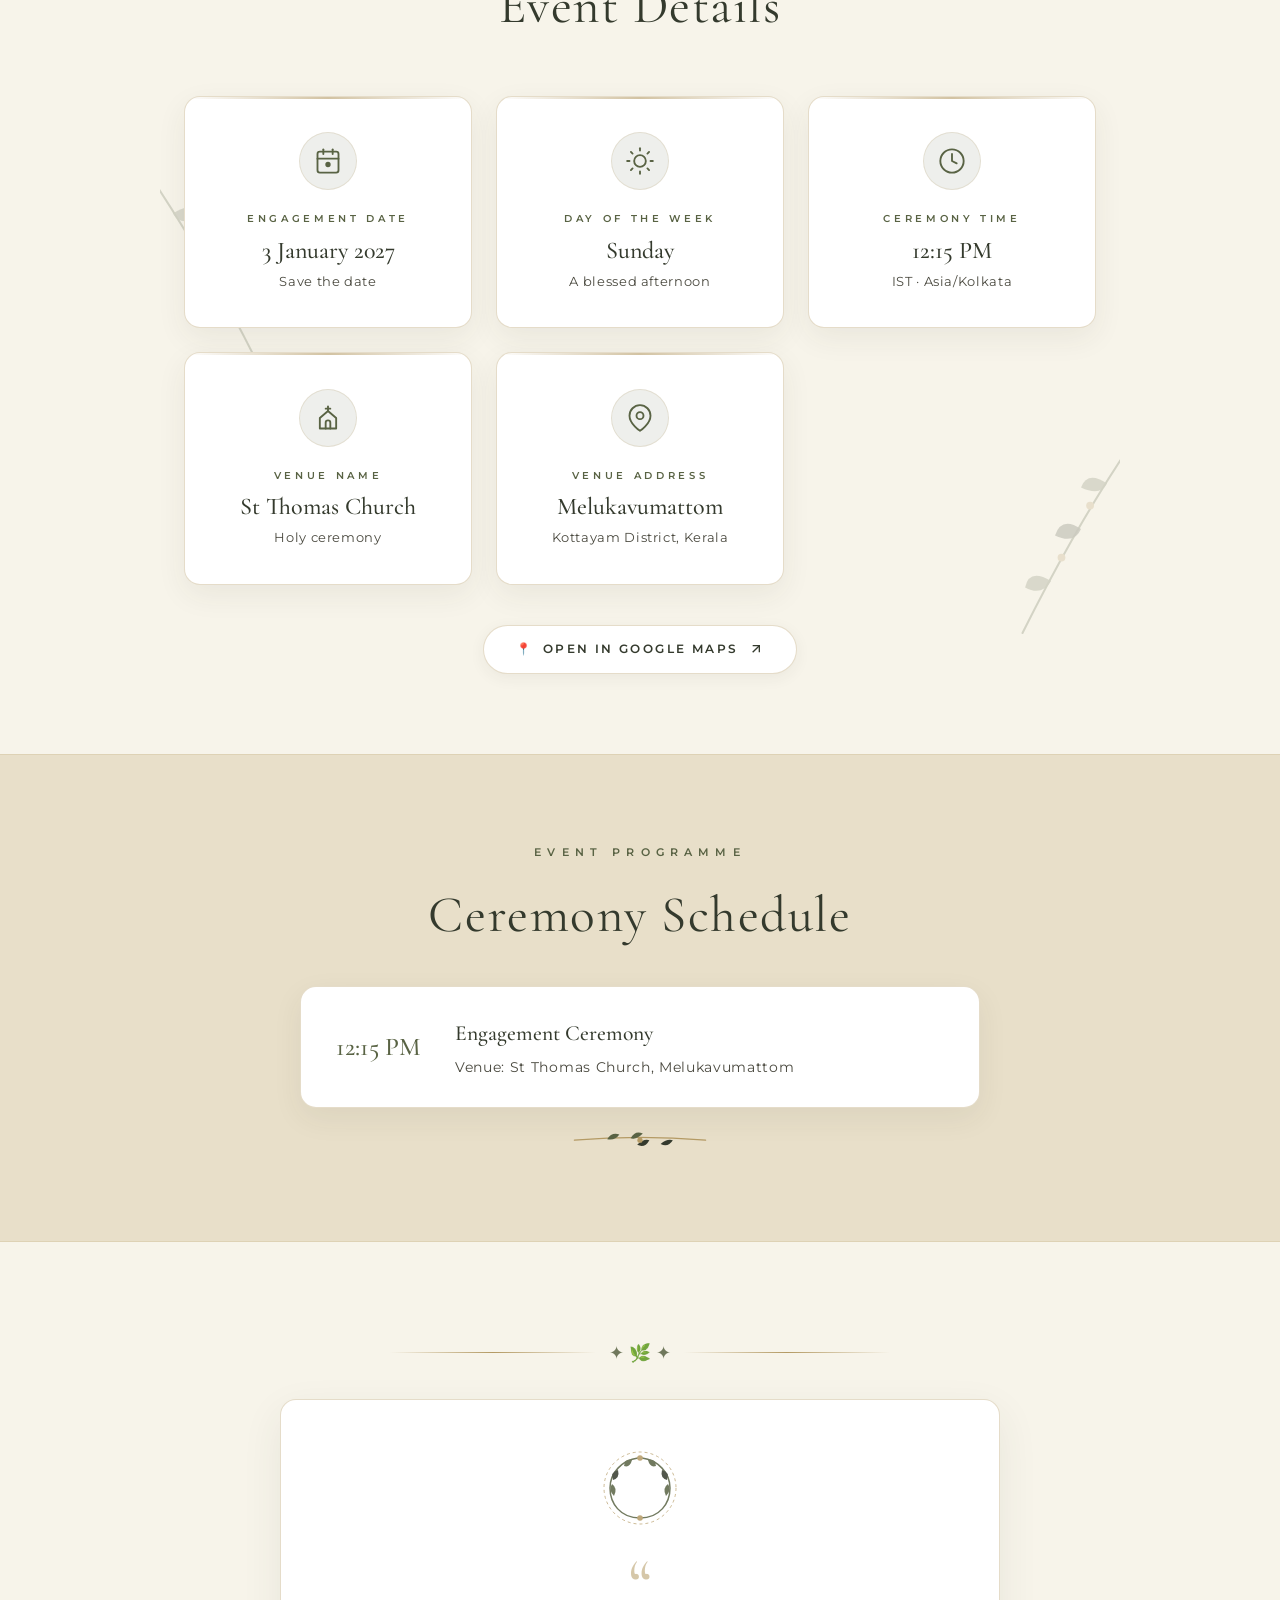
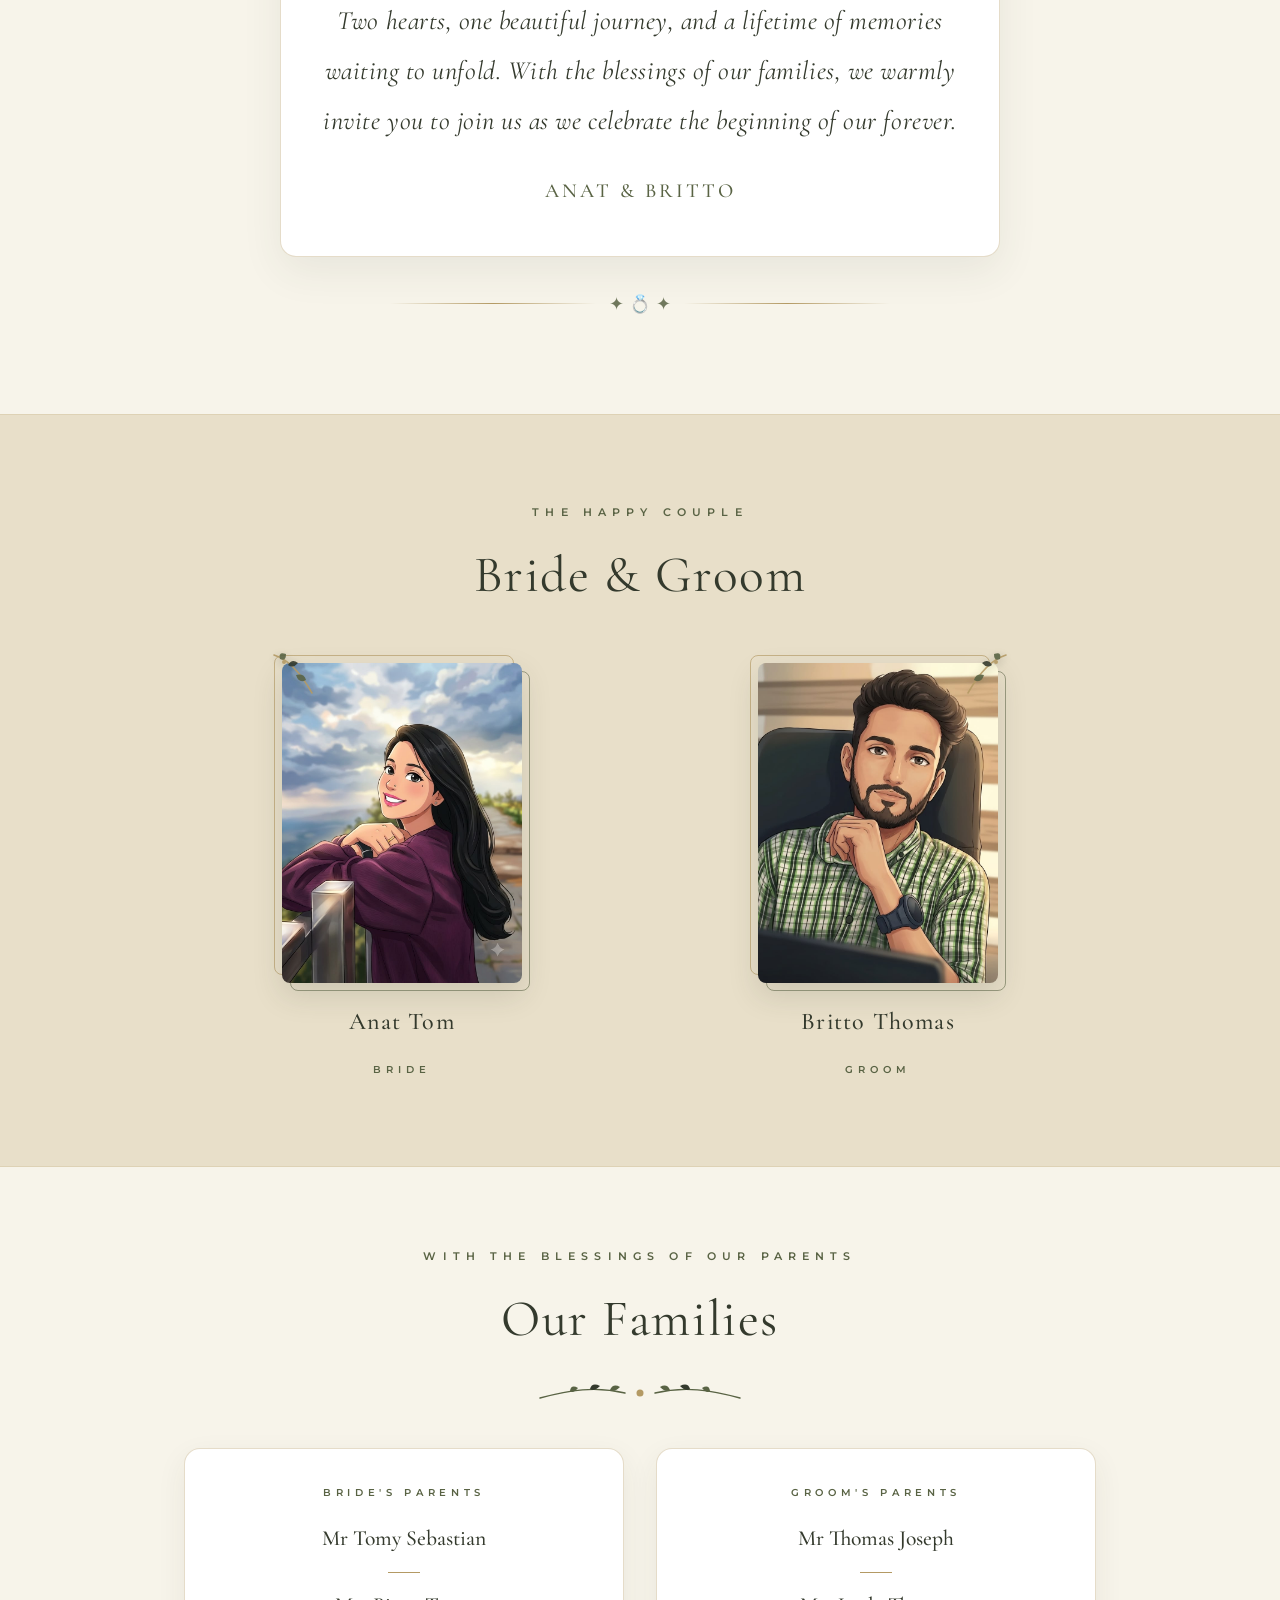
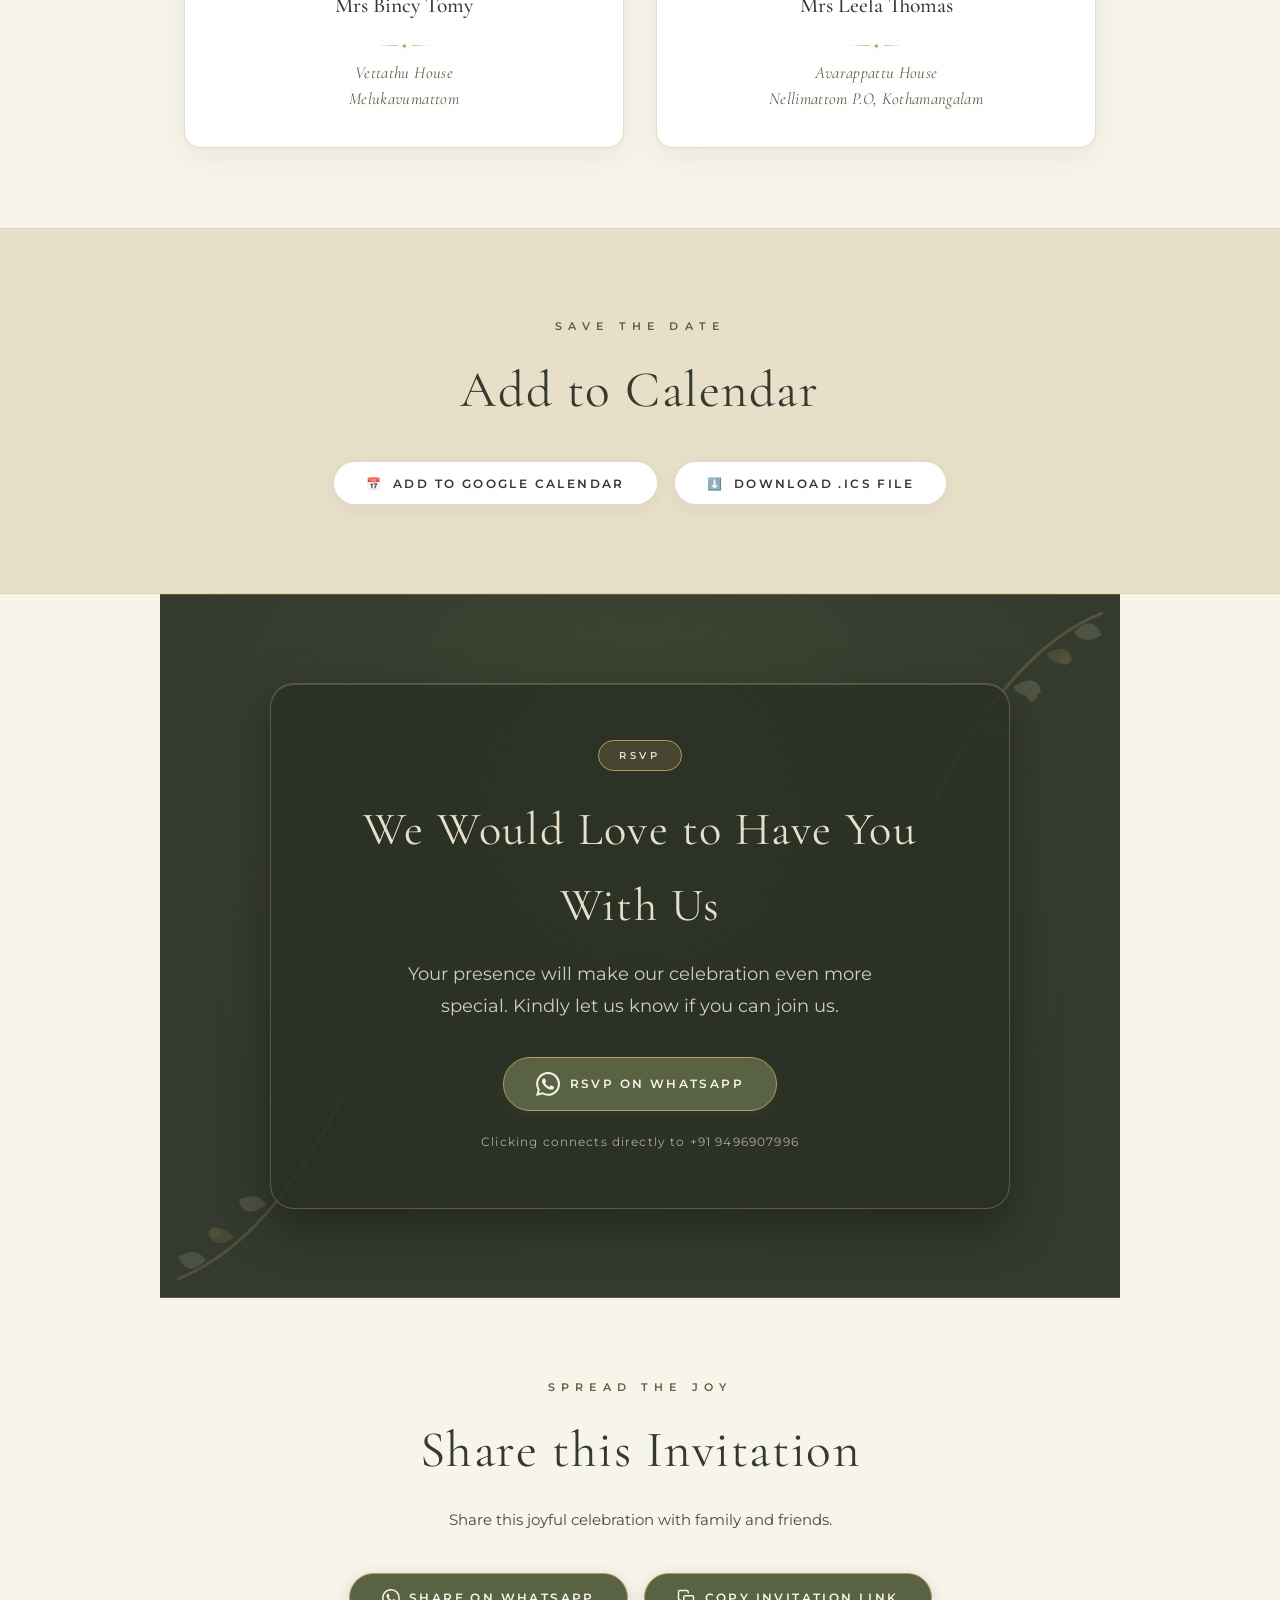
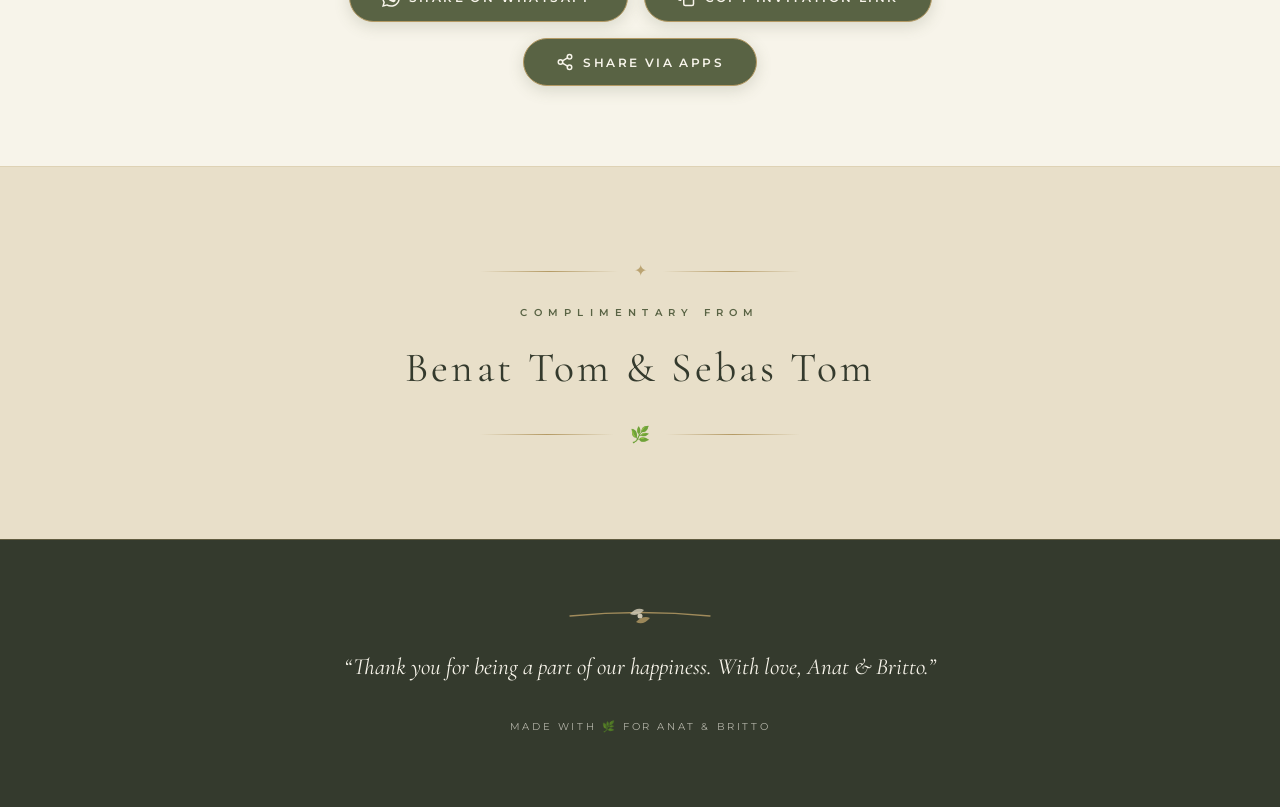
==== commit ba65e6a9: "Update groom family address to Avarappattu House Nellimattom PO Kothamangalam" ====
--- a/index.html
+++ b/index.html
@@ -34,7 +34,7 @@
     rel="stylesheet" />
 
   <!-- Styles (with cache-busting version) -->
-  <link rel="stylesheet" href="assets/css/style.css?v=10" />
+  <link rel="stylesheet" href="assets/css/style.css?v=11" />
 </head>
 
 <body>
@@ -571,7 +571,7 @@
         </div>
         <div class="family-address-block" id="groom-family-address-block">
           <div class="family-address-divider" aria-hidden="true"></div>
-          <p class="family-address" id="groom-family-address">Kalloor House<br>Melukavumattom</p>
+          <p class="family-address" id="groom-family-address">Avarappattu House<br>Nellimattom P.O, Kothamangalam</p>
         </div>
       </div>
 
@@ -757,8 +757,8 @@
   </footer>
 
   <!-- Scripts (with cache-busting version) -->
-  <script src="assets/js/config.js?v=10"></script>
-  <script src="assets/js/main.js?v=10"></script>
+  <script src="assets/js/config.js?v=11"></script>
+  <script src="assets/js/main.js?v=11"></script>
 
 </body>
 
